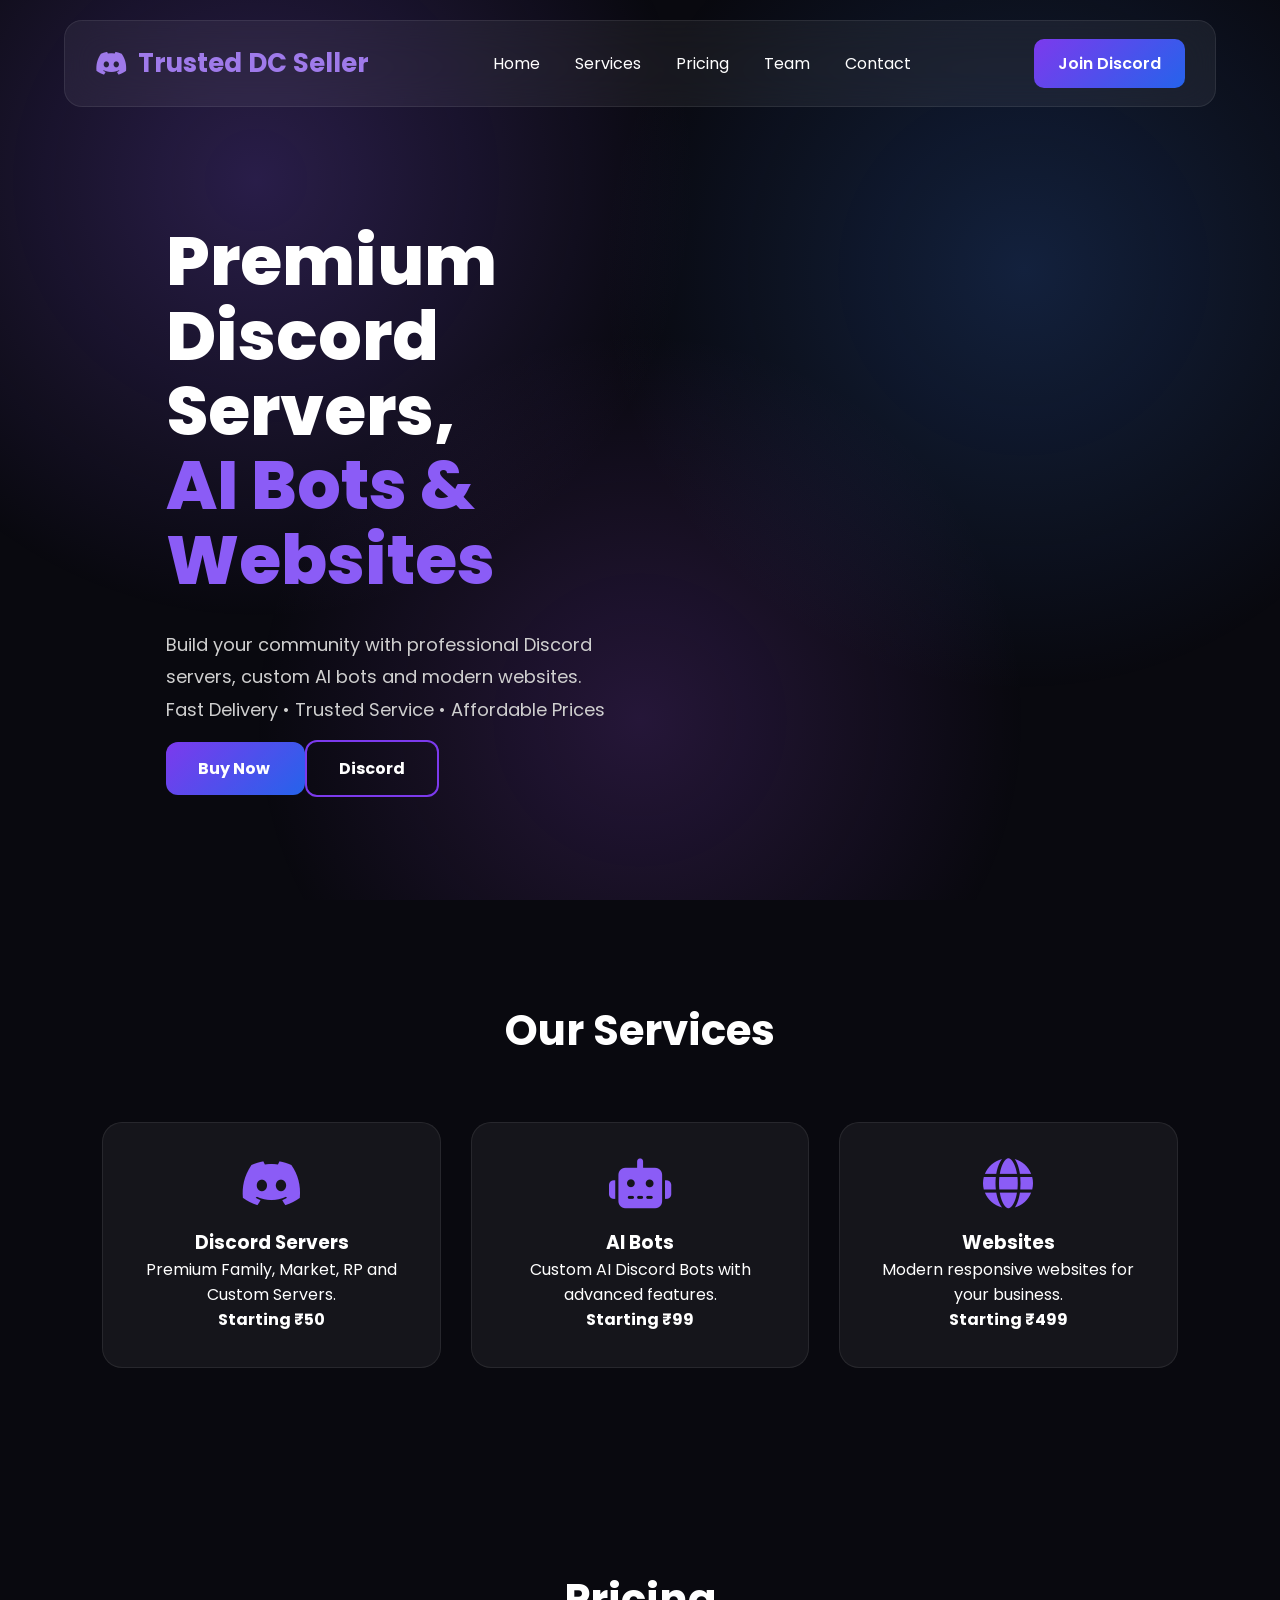
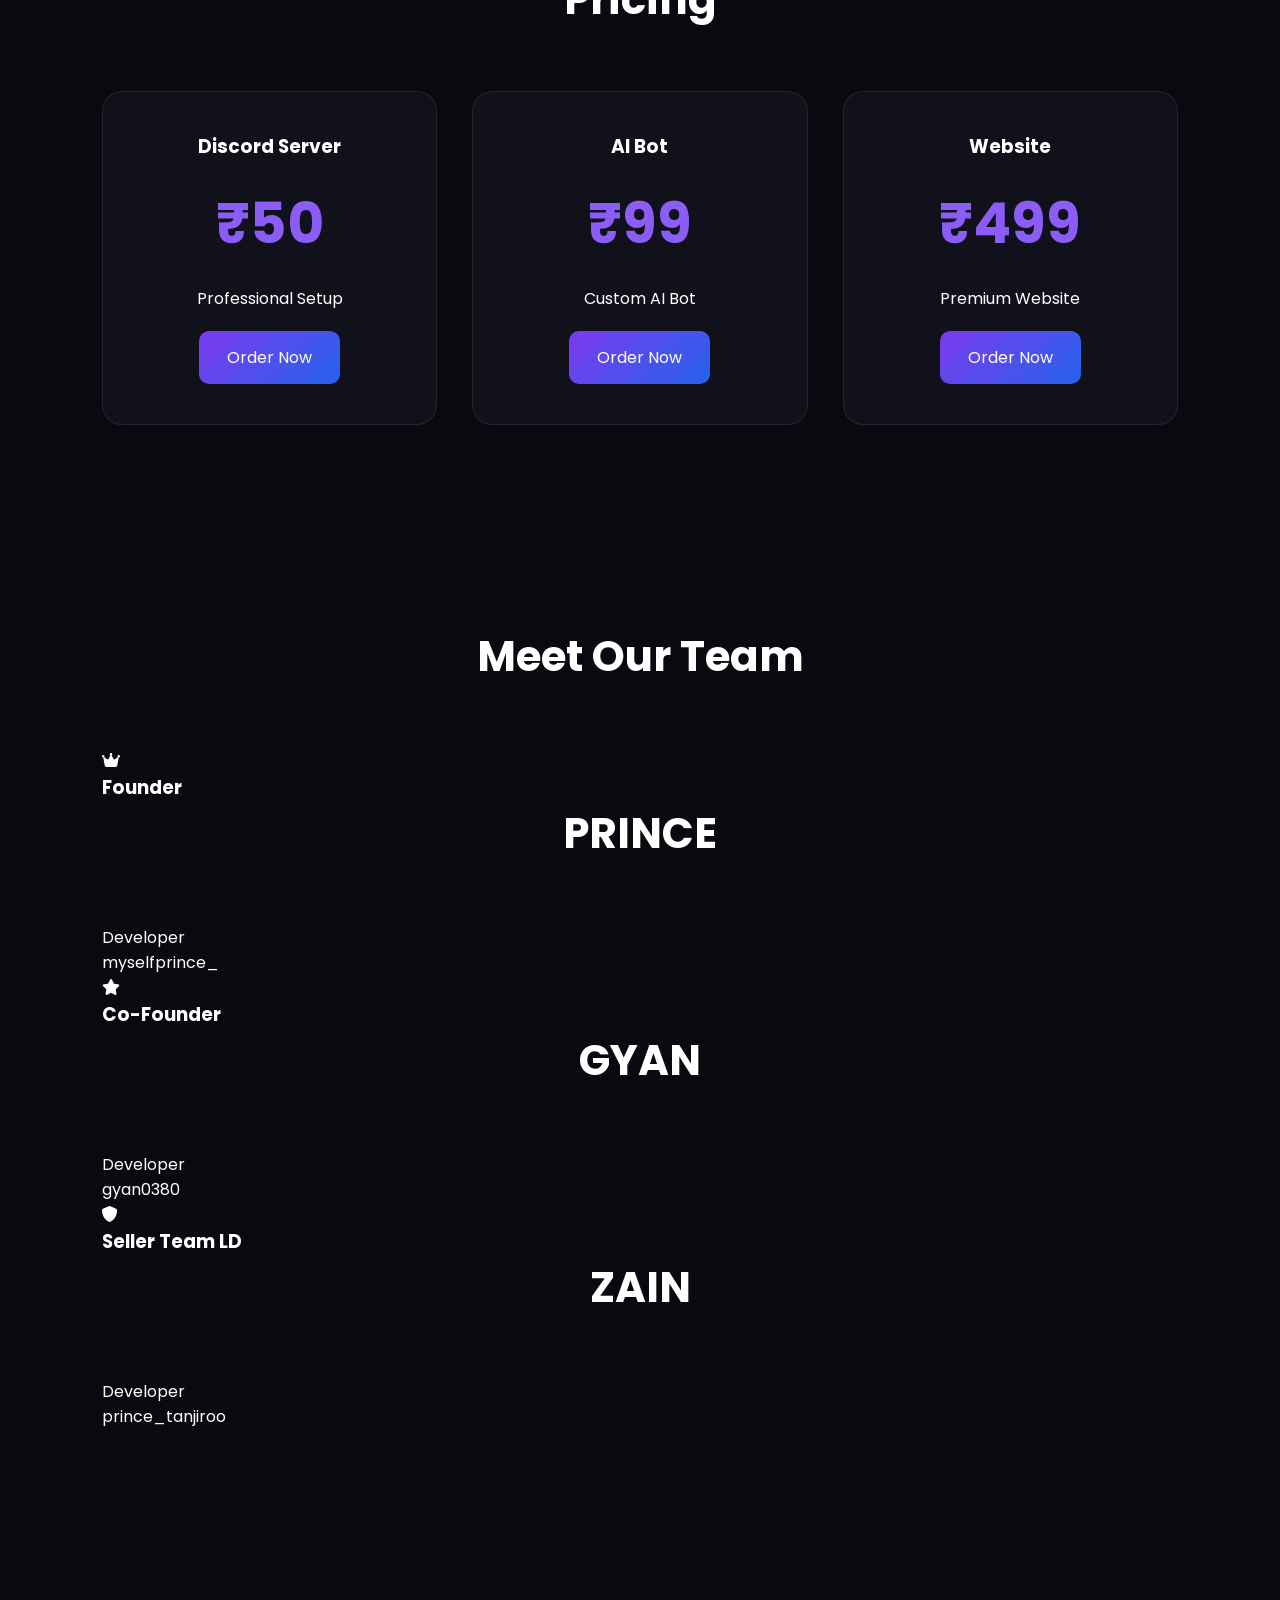
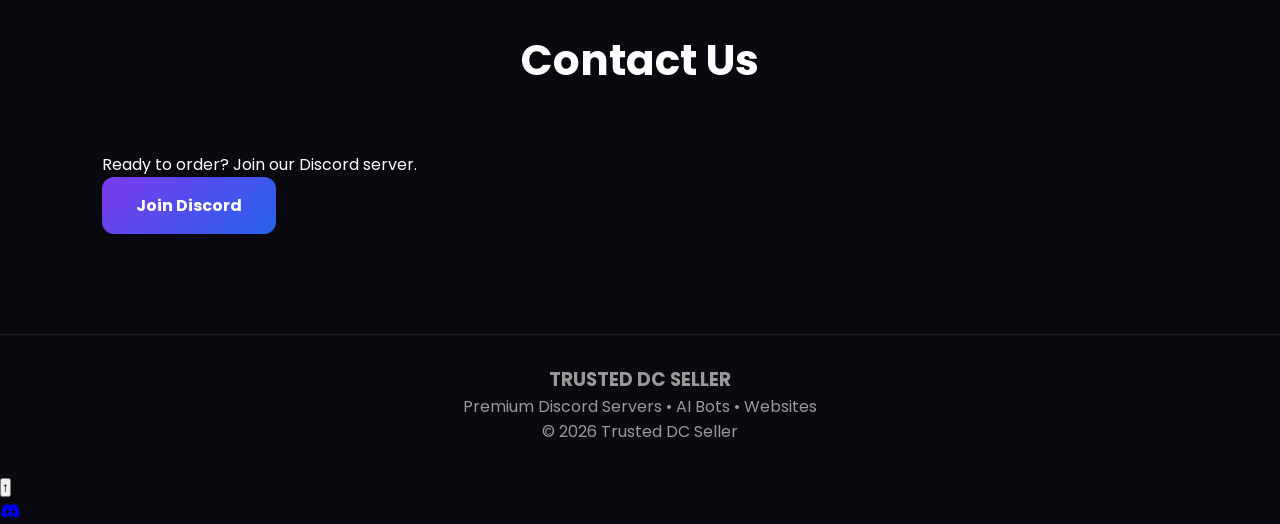
==== index.html @ 0cd04a30 "Update index.html" ====
<!DOCTYPE html>
<html lang="en">

<head>

<meta charset="UTF-8">
<meta name="viewport" content="width=device-width, initial-scale=1.0">

<title>Trusted DC Seller | Discord Servers, AI Bots & Websites</title>

<meta name="description" content="Trusted DC Seller - Premium Discord Servers, AI Bots and Websites at affordable prices.">

<link rel="stylesheet" href="style.css">

<link rel="stylesheet"
href="https://cdnjs.cloudflare.com/ajax/libs/font-awesome/6.7.0/css/all.min.css">

</head>


<body>


<!-- NAVBAR -->

<header>

<nav class="navbar">

<div class="logo">
<i class="fa-brands fa-discord"></i>
Trusted DC Seller
</div>


<ul>

<li><a href="#home">Home</a></li>

<li><a href="#services">Services</a></li>

<li><a href="#pricing">Pricing</a></li>

<li><a href="#team">Team</a></li>

<li><a href="#contact">Contact</a></li>

</ul>


<a href="https://discord.gg/3xh2aJM4d"
class="discord-btn"
target="_blank">

Join Discord

</a>


</nav>

</header>



<!-- HERO -->


<section class="hero" id="home">


<div class="hero-content">


<h1>

Premium Discord Servers,
<br>

<span>AI Bots & Websites</span>

</h1>


<p>

Build your community with professional Discord
servers, custom AI bots and modern websites.

Fast Delivery • Trusted Service • Affordable Prices

</p>


<div class="hero-buttons">


<a href="#pricing" class="btn1">

Buy Now

</a>


<a href="https://discord.gg/3xh2aJM4d"
target="_blank"
class="btn2">

Discord

</a>


</div>


</div>


</section>





<!-- SERVICES -->


<section id="services">


<h2>Our Services</h2>


<div class="service-grid">



<div class="card">

<i class="fa-brands fa-discord"></i>

<h3>Discord Servers</h3>

<p>

Premium Family, Market, RP and Custom Servers.

</p>

<h4>Starting ₹50</h4>

</div>



<div class="card">

<i class="fa-solid fa-robot"></i>

<h3>AI Bots</h3>

<p>

Custom AI Discord Bots with advanced features.

</p>

<h4>Starting ₹99</h4>

</div>




<div class="card">

<i class="fa-solid fa-globe"></i>

<h3>Websites</h3>

<p>

Modern responsive websites for your business.

</p>

<h4>Starting ₹499</h4>

</div>



</div>


</section>





<!-- PRICING -->


<section id="pricing">


<h2>Pricing</h2>


<div class="pricing-grid">



<div class="price-card">

<h3>Discord Server</h3>

<h1>₹50</h1>

<p>Professional Setup</p>

<a href="https://discord.gg/3xh2aJM4d">

Order Now

</a>

</div>




<div class="price-card popular">


<h3>AI Bot</h3>

<h1>₹99</h1>

<p>Custom AI Bot</p>

<a href="https://discord.gg/3xh2aJM4d">

Order Now

</a>


</div>





<div class="price-card">

<h3>Website</h3>

<h1>₹499</h1>

<p>Premium Website</p>

<a href="https://discord.gg/3xh2aJM4d">

Order Now

</a>


</div>



</div>


</section>





<!-- TEAM SECTION -->


<section id="team">


<h2>Meet Our Team</h2>



<div class="team-grid">



<div class="team-card">

<i class="fa-solid fa-crown"></i>

<h3>Founder</h3>

<h2>PRINCE</h2>

<p>

Developer

<br>

myselfprince_

</p>


</div>





<div class="team-card">

<i class="fa-solid fa-star"></i>

<h3>Co-Founder</h3>

<h2>GYAN</h2>

<p>

Developer

<br>

gyan0380

</p>


</div>





<div class="team-card">

<i class="fa-solid fa-shield"></i>

<h3>Seller Team LD</h3>

<h2>ZAIN</h2>

<p>

Developer

<br>

prince_tanjiroo

</p>


</div>



</div>


</section>






<!-- CONTACT -->


<section id="contact">


<h2>Contact Us</h2>


<p>

Ready to order? Join our Discord server.

</p>


<a href="https://discord.gg/3xh2aJM4d"
target="_blank"
class="contact-btn">

Join Discord

</a>


</section>





<footer>


<h3>

TRUSTED DC SELLER

</h3>


<p>

Premium Discord Servers • AI Bots • Websites

</p>


<p>

© 2026 Trusted DC Seller

</p>


</footer>



<script src="script.js"></script>


</body>

</html>
---- style.css ----
/* ===========================
   TRUSTED DC SELLER - V2 CSS
   =========================== */

@import url('https://fonts.googleapis.com/css2?family=Poppins:wght@300;400;500;600;700;800&display=swap');

*{
    margin:0;
    padding:0;
    box-sizing:border-box;
    scroll-behavior:smooth;
}

body{
    font-family:'Poppins',sans-serif;
    background:#09090f;
    color:#fff;
    overflow-x:hidden;
}

/* Animated Background */

body::before{
    content:"";
    position:fixed;
    inset:0;
    background:
    radial-gradient(circle at 20% 20%,rgba(139,92,246,.25),transparent 35%),
    radial-gradient(circle at 80% 30%,rgba(59,130,246,.20),transparent 35%),
    radial-gradient(circle at 50% 80%,rgba(168,85,247,.18),transparent 40%);
    animation:bgMove 18s ease infinite alternate;
    z-index:-2;
}

@keyframes bgMove{
    from{
        transform:scale(1);
    }
    to{
        transform:scale(1.15) rotate(4deg);
    }
}

.bg-animation{
    position:fixed;
    inset:0;
    background-image:
    linear-gradient(rgba(255,255,255,.03) 1px,transparent 1px),
    linear-gradient(90deg,rgba(255,255,255,.03) 1px,transparent 1px);
    background-size:40px 40px;
    z-index:-1;
}

/* Navbar */

.navbar{
    width:90%;
    max-width:1400px;
    margin:auto;
    margin-top:20px;
    padding:18px 30px;
    display:flex;
    justify-content:space-between;
    align-items:center;
    background:rgba(255,255,255,.06);
    backdrop-filter:blur(18px);
    border:1px solid rgba(255,255,255,.08);
    border-radius:18px;
}

.logo{
    display:flex;
    align-items:center;
    gap:10px;
    font-size:26px;
    font-weight:700;
    color:#9f7aea;
}

.navbar ul{
    display:flex;
    gap:35px;
    list-style:none;
}

.navbar a{
    color:white;
    text-decoration:none;
    transition:.3s;
}

.navbar ul a:hover{
    color:#8b5cf6;
}

.discord-btn{
    background:linear-gradient(135deg,#7c3aed,#2563eb);
    padding:12px 24px;
    border-radius:10px;
    font-weight:600;
    transition:.3s;
}

.discord-btn:hover{
    transform:translateY(-4px);
    box-shadow:0 0 25px rgba(124,58,237,.45);
}

/* Hero */

.hero{
    width:90%;
    max-width:1400px;
    margin:auto;
    min-height:88vh;
    display:grid;
    grid-template-columns:repeat(2,1fr);
    align-items:center;
    gap:60px;
}

.hero h1{
    font-size:68px;
    line-height:1.1;
    font-weight:800;
}

.hero span{
    color:#8b5cf6;
}

.hero p{
    margin:30px 0;
    color:#cfcfcf;
    font-size:18px;
    line-height:1.8;
}

.buttons{
    display:flex;
    gap:20px;
}

.btn1,
.btn2{
    text-decoration:none;
    padding:15px 32px;
    border-radius:12px;
    font-weight:700;
    transition:.35s;
}

.btn1{
    background:linear-gradient(135deg,#7c3aed,#2563eb);
    color:#fff;
}

.btn2{
    border:2px solid #7c3aed;
    color:white;
}

.btn1:hover,
.btn2:hover{
    transform:translateY(-5px);
    box-shadow:0 0 30px rgba(124,58,237,.45);
}

/* Glass Card */

.glass-card{
    background:rgba(255,255,255,.06);
    border:1px solid rgba(255,255,255,.08);
    backdrop-filter:blur(18px);
    border-radius:24px;
    padding:35px;
    box-shadow:0 25px 60px rgba(0,0,0,.45);
}

.price-box{
    display:grid;
    gap:18px;
    margin-top:20px;
}

.price-box div{
    display:flex;
    justify-content:space-between;
    padding:16px 20px;
    background:rgba(255,255,255,.05);
    border-radius:12px;
}

.price-box span{
    color:#8b5cf6;
    font-weight:700;
}

/* Sections */

section{
    padding:100px 8%;
}

section h2{
    text-align:center;
    font-size:42px;
    margin-bottom:60px;
}

/* Service Cards */

.service-grid{
    display:grid;
    grid-template-columns:repeat(auto-fit,minmax(280px,1fr));
    gap:30px;
}

.card{
    background:rgba(255,255,255,.05);
    border:1px solid rgba(255,255,255,.08);
    border-radius:20px;
    padding:35px;
    text-align:center;
    transition:.35s;
}

.card i{
    font-size:50px;
    color:#8b5cf6;
    margin-bottom:20px;
}

.card:hover{
    transform:translateY(-10px);
    box-shadow:0 20px 50px rgba(124,58,237,.25);
}

/* Pricing */

.pricing-grid{
    display:grid;
    grid-template-columns:repeat(auto-fit,minmax(280px,1fr));
    gap:35px;
}

.price-card{
    position:relative;
    background:#11111b;
    border-radius:20px;
    padding:40px;
    text-align:center;
    border:1px solid rgba(255,255,255,.08);
    transition:.35s;
}

.price-card:hover{
    transform:scale(1.05);
    box-shadow:0 20px 60px rgba(124,58,237,.35);
}

.price-card h1{
    font-size:56px;
    color:#8b5cf6;
    margin:20px 0;
}

.price-card a{
    display:inline-block;
    margin-top:20px;
    padding:14px 28px;
    border-radius:10px;
    text-decoration:none;
    color:white;
    background:linear-gradient(135deg,#7c3aed,#2563eb);
}

.badge{
    position:absolute;
    top:-12px;
    right:20px;
    background:#8b5cf6;
    color:white;
    padding:8px 15px;
    border-radius:30px;
    font-size:13px;
}

/* Reviews */

.review-box{
    max-width:700px;
    margin:auto;
    padding:30px;
    background:rgba(255,255,255,.05);
    border-radius:18px;
    text-align:center;
}

/* Contact */

.contact-btn{
    display:inline-block;
    padding:16px 34px;
    border-radius:12px;
    background:linear-gradient(135deg,#7c3aed,#2563eb);
    color:white;
    text-decoration:none;
    font-weight:700;
}

/* Footer */

footer{
    padding:30px;
    text-align:center;
    color:#999;
    border-top:1px solid rgba(255,255,255,.08);
}

/* Responsive */

@media(max-width:900px){

.hero{
grid-template-columns:1fr;
text-align:center;
}

.hero h1{
font-size:46px;
}

.navbar{
flex-direction:column;
gap:20px;
}

.navbar ul{
flex-wrap:wrap;
justify-content:center;
}

.buttons{
justify-content:center;
}

}
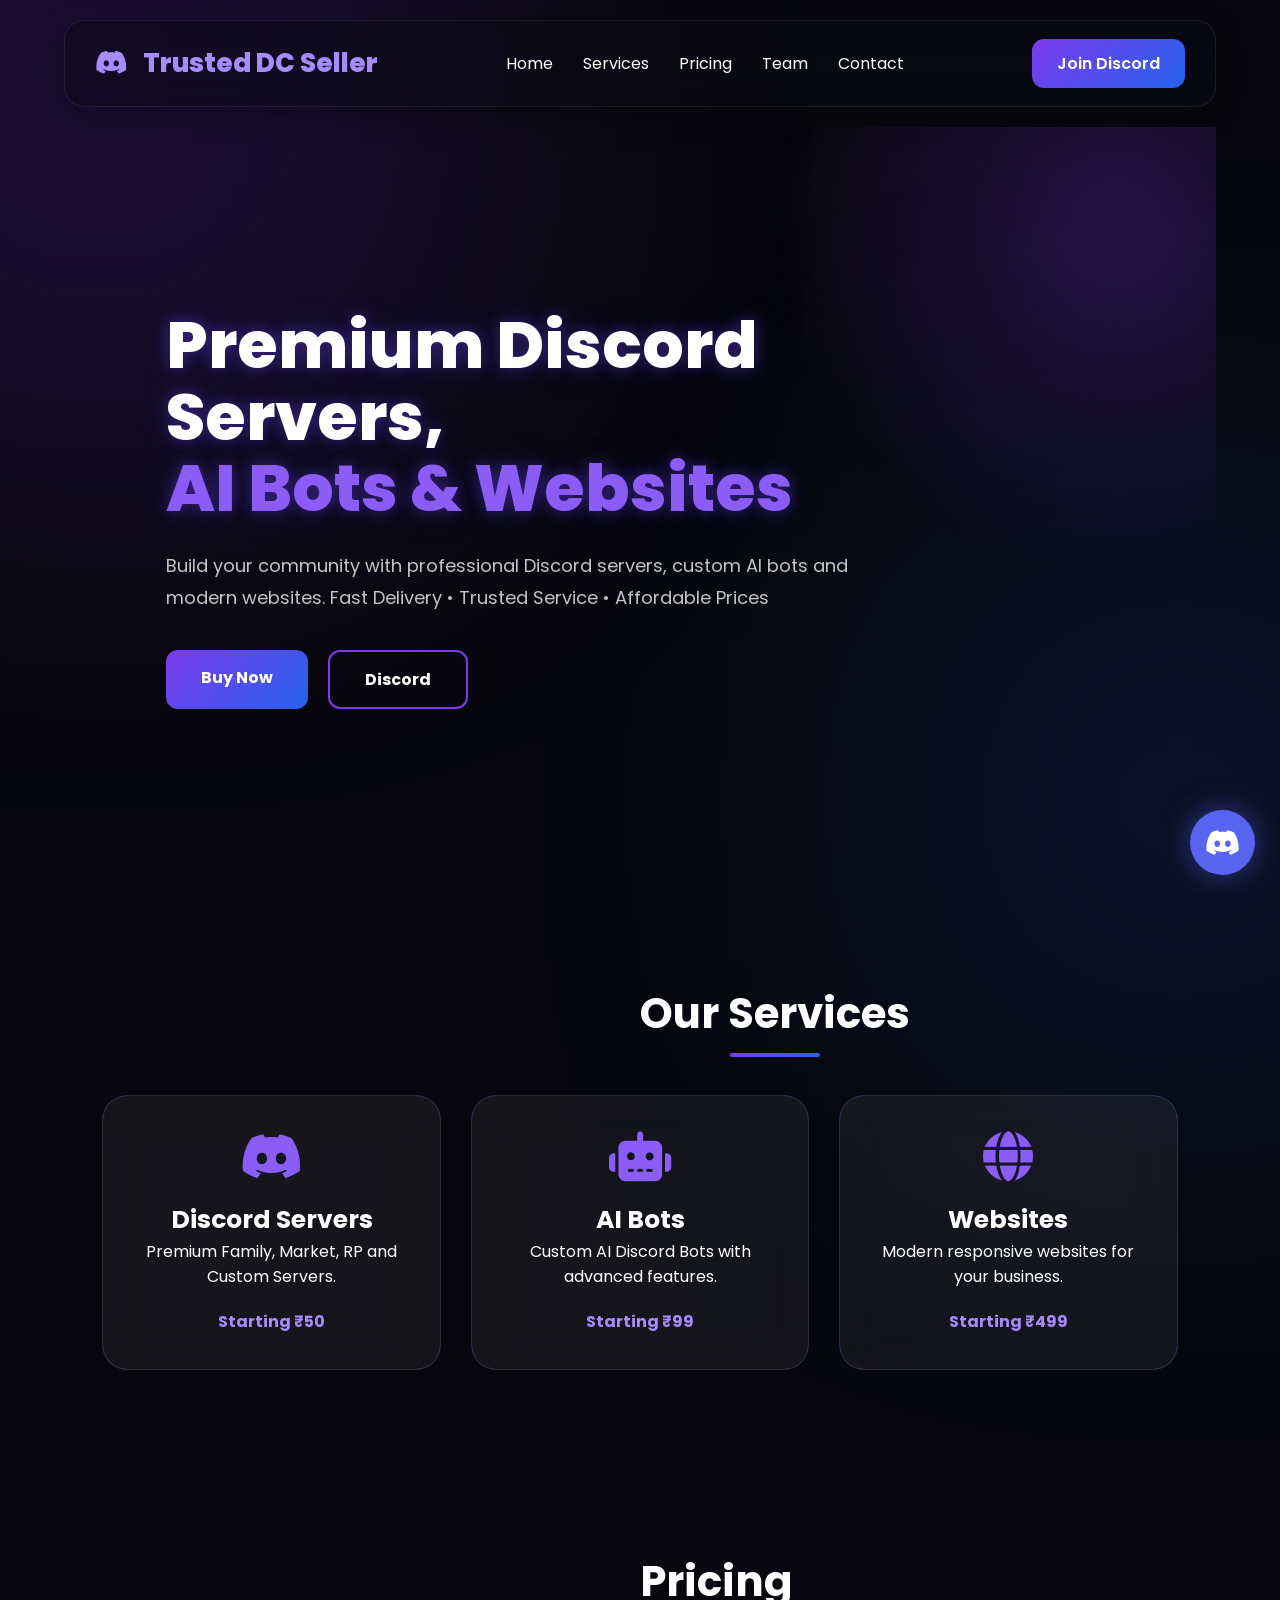
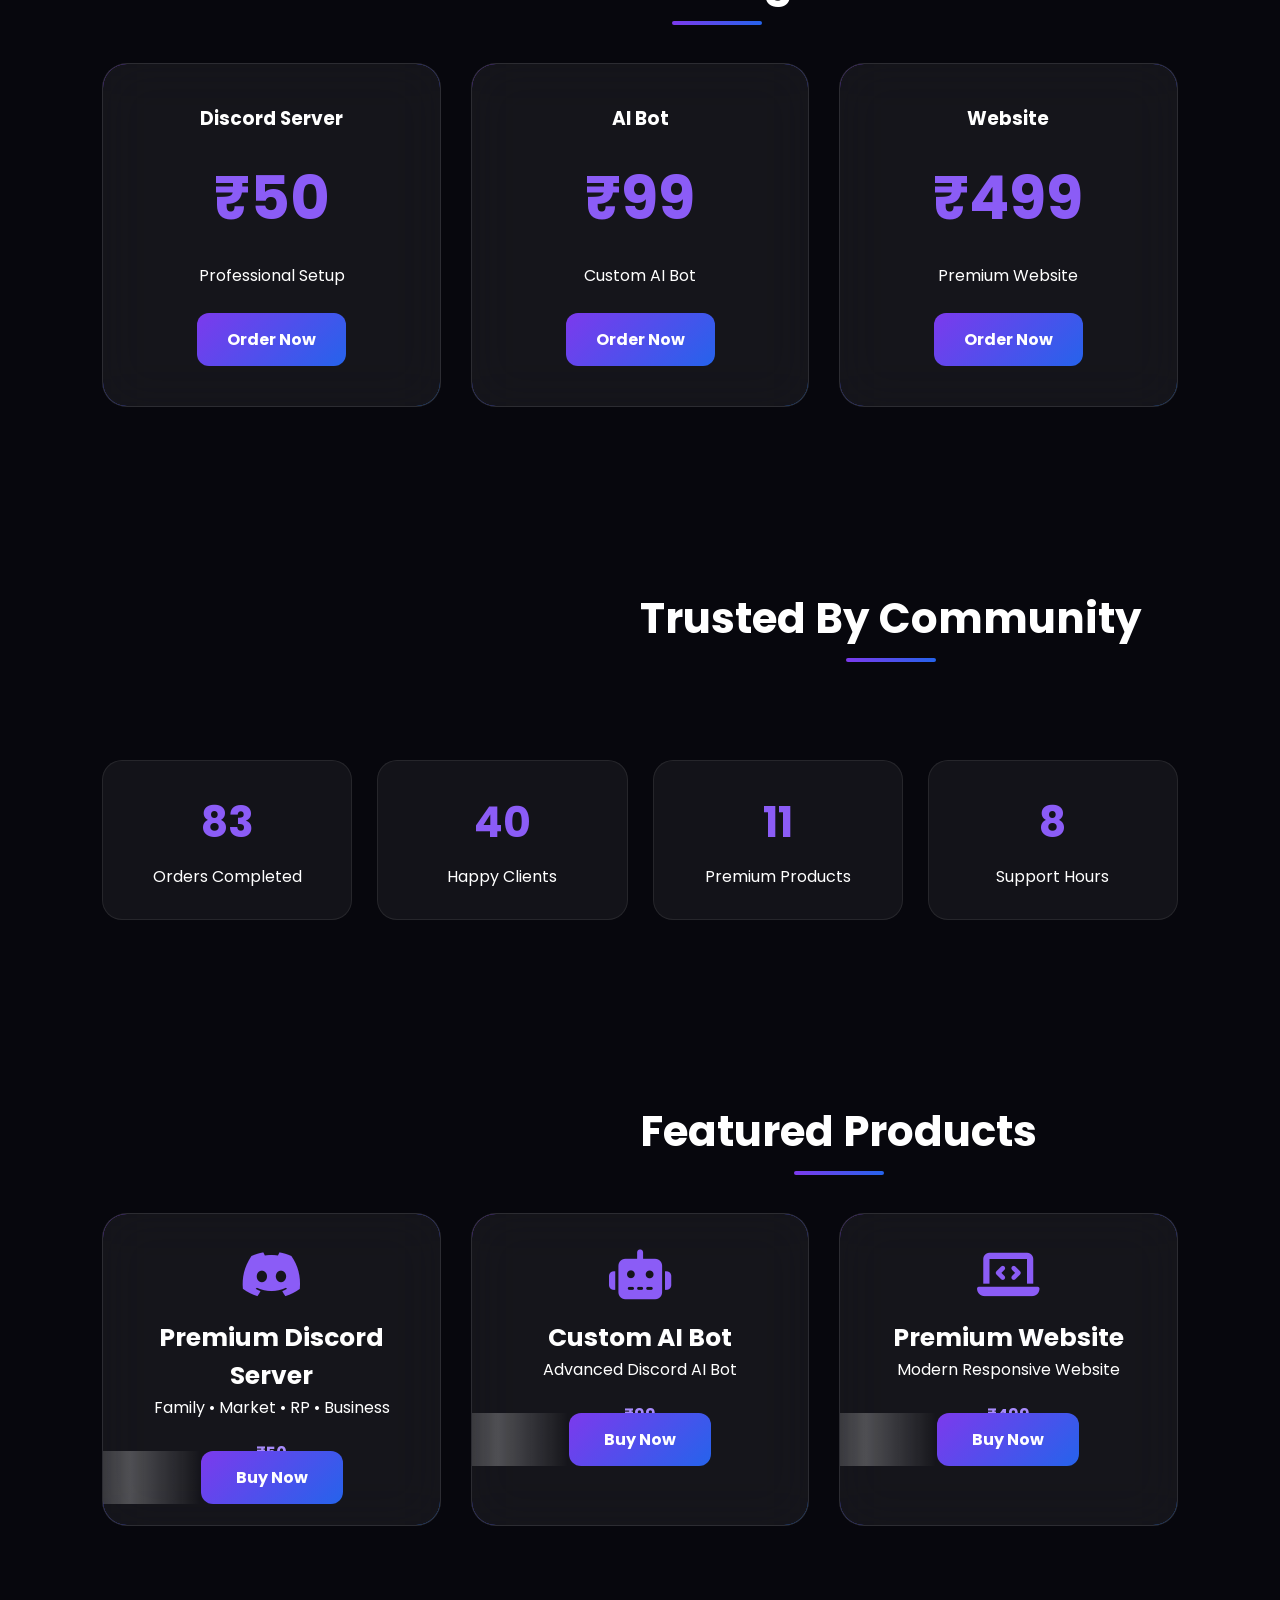
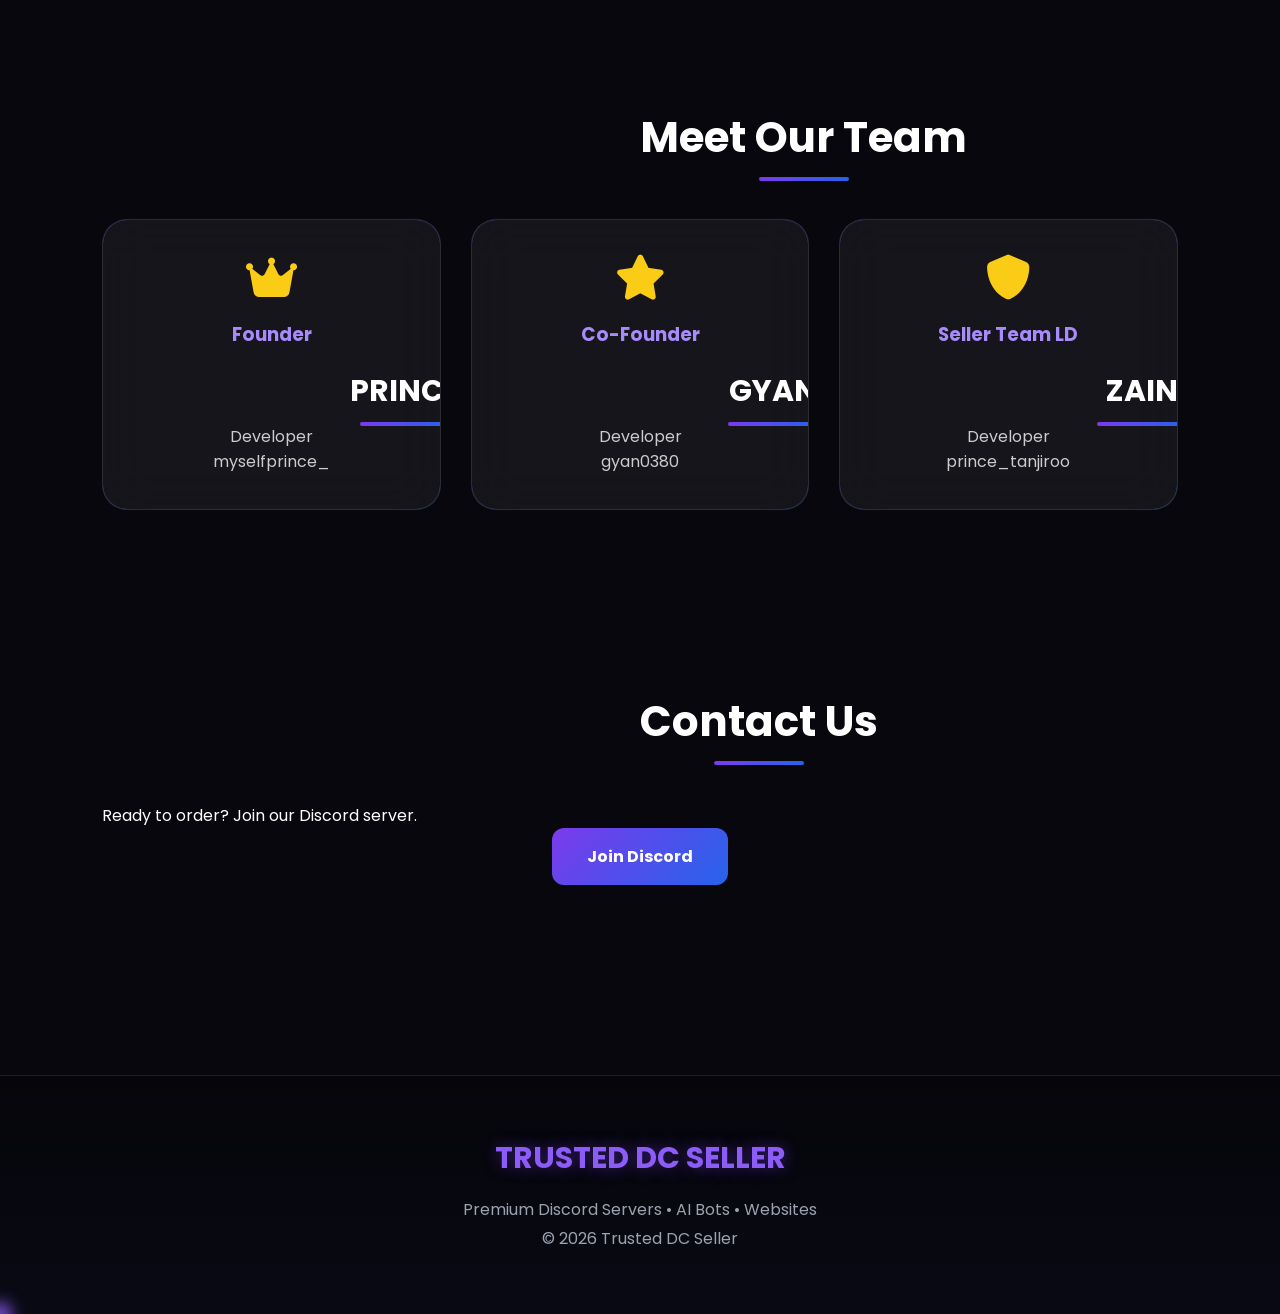
==== commit 6eeaa02d: "Update index.html" ====
--- a/index.html
+++ b/index.html
@@ -278,7 +278,121 @@
 
 </section>
 
-
+<!-- =========================
+     LIVE STATS
+========================== -->
+
+<section id="stats">
+
+<h2>Trusted By Community</h2>
+
+<div class="stats">
+
+<div class="stat-card">
+<h3 class="counter" data-target="250">0</h3>
+<p>Orders Completed</p>
+</div>
+
+<div class="stat-card">
+<h3 class="counter" data-target="120">0</h3>
+<p>Happy Clients</p>
+</div>
+
+<div class="stat-card">
+<h3 class="counter" data-target="35">0</h3>
+<p>Premium Products</p>
+</div>
+
+<div class="stat-card">
+<h3 class="counter" data-target="24">0</h3>
+<p>Support Hours</p>
+</div>
+
+</div>
+
+</section>
+
+<!-- =========================
+     FEATURED PRODUCTS
+========================== -->
+
+<section id="products">
+
+<h2>Featured Products</h2>
+
+<div class="service-grid">
+
+<div class="card">
+
+<i class="fa-brands fa-discord"></i>
+
+<h3>Premium Discord Server</h3>
+
+<p>
+Family • Market • RP • Business
+</p>
+
+<h4>₹50</h4>
+
+<a href="https://discord.gg/3xh2aJM4d"
+class="btn1"
+target="_blank">
+
+Buy Now
+
+</a>
+
+</div>
+
+
+<div class="card">
+
+<i class="fa-solid fa-robot"></i>
+
+<h3>Custom AI Bot</h3>
+
+<p>
+Advanced Discord AI Bot
+</p>
+
+<h4>₹99</h4>
+
+<a href="https://discord.gg/3xh2aJM4d"
+class="btn1"
+target="_blank">
+
+Buy Now
+
+</a>
+
+</div>
+
+
+<div class="card">
+
+<i class="fa-solid fa-laptop-code"></i>
+
+<h3>Premium Website</h3>
+
+<p>
+Modern Responsive Website
+</p>
+
+<h4>₹499</h4>
+
+<a href="https://discord.gg/3xh2aJM4d"
+class="btn1"
+target="_blank">
+
+Buy Now
+
+</a>
+
+</div>
+
+</div>
+
+</section>
 
 
 
--- a/style.css
+++ b/style.css
@@ -1,8 +1,10 @@
-/* ===========================
-   TRUSTED DC SELLER - V2 CSS
-   =========================== */
+/* =================================
+   TRUSTED DC SELLER
+   PREMIUM CSS V2
+================================= */
 
 @import url('https://fonts.googleapis.com/css2?family=Poppins:wght@300;400;500;600;700;800&display=swap');
+
 
 *{
     margin:0;
@@ -11,338 +13,2175 @@
     scroll-behavior:smooth;
 }
 
+
 body{
+
     font-family:'Poppins',sans-serif;
-    background:#09090f;
-    color:#fff;
+    background:#07070d;
+    color:white;
     overflow-x:hidden;
-}
-
-/* Animated Background */
+
+}
+
+
+/* Background Glow */
 
 body::before{
-    content:"";
+
+content:"";
+position:fixed;
+width:600px;
+height:600px;
+background:#7c3aed;
+filter:blur(180px);
+opacity:.25;
+top:-200px;
+left:-200px;
+z-index:-1;
+
+}
+
+
+body::after{
+
+content:"";
+position:fixed;
+width:500px;
+height:500px;
+background:#2563eb;
+filter:blur(180px);
+opacity:.20;
+right:-150px;
+bottom:-150px;
+z-index:-1;
+
+}
+
+
+
+/* NAVBAR */
+
+.navbar{
+
+width:90%;
+margin:20px auto;
+padding:18px 30px;
+
+display:flex;
+justify-content:space-between;
+align-items:center;
+
+background:rgba(255,255,255,.06);
+
+border:1px solid rgba(255,255,255,.1);
+
+backdrop-filter:blur(20px);
+
+border-radius:20px;
+
+}
+
+
+.logo{
+
+font-size:26px;
+font-weight:800;
+
+color:#a78bfa;
+
+}
+
+
+.logo i{
+
+margin-right:10px;
+
+}
+
+
+
+.navbar ul{
+
+display:flex;
+gap:30px;
+list-style:none;
+
+}
+
+
+.navbar ul a{
+
+text-decoration:none;
+color:white;
+transition:.3s;
+
+}
+
+
+.navbar ul a:hover{
+
+color:#8b5cf6;
+
+}
+
+
+
+.discord-btn{
+
+padding:12px 25px;
+
+background:linear-gradient(
+135deg,
+#7c3aed,
+#2563eb
+);
+
+border-radius:12px;
+
+text-decoration:none;
+color:white;
+
+font-weight:600;
+
+transition:.3s;
+
+}
+
+
+.discord-btn:hover{
+
+transform:translateY(-5px);
+
+box-shadow:
+0 0 30px #7c3aed;
+
+}
+
+
+
+/* HERO */
+
+
+.hero{
+
+min-height:85vh;
+
+display:flex;
+align-items:center;
+
+width:90%;
+margin:auto;
+
+}
+
+
+.hero-content{
+
+max-width:750px;
+
+}
+
+
+
+.hero h1{
+
+font-size:65px;
+font-weight:800;
+
+line-height:1.1;
+
+}
+
+
+.hero span{
+
+color:#8b5cf6;
+
+}
+
+
+.hero p{
+
+margin-top:25px;
+
+font-size:18px;
+
+color:#c4c4c4;
+
+line-height:1.8;
+
+}
+
+
+
+.hero-buttons{
+
+display:flex;
+gap:20px;
+
+margin-top:35px;
+
+}
+
+
+
+.btn1,
+.btn2{
+
+padding:15px 35px;
+
+border-radius:12px;
+
+text-decoration:none;
+
+font-weight:700;
+
+transition:.3s;
+
+}
+
+
+
+.btn1{
+
+background:
+linear-gradient(135deg,#7c3aed,#2563eb);
+
+color:white;
+
+}
+
+
+
+.btn2{
+
+border:2px solid #7c3aed;
+
+color:white;
+
+}
+
+
+
+.btn1:hover,
+.btn2:hover{
+
+transform:translateY(-5px);
+
+box-shadow:
+0 0 30px #7c3aed;
+
+}
+
+
+
+/* SECTION */
+
+section{
+
+padding:90px 8%;
+
+}
+
+
+section h2{
+
+text-align:center;
+
+font-size:42px;
+
+margin-bottom:50px;
+
+color:#fff;
+
+}
+
+
+
+
+/* SERVICES */
+
+
+.service-grid{
+
+display:grid;
+
+grid-template-columns:
+repeat(auto-fit,minmax(280px,1fr));
+
+gap:30px;
+
+}
+
+
+
+.card{
+
+background:
+rgba(255,255,255,.06);
+
+border:
+
+1px solid rgba(255,255,255,.1);
+
+padding:35px;
+
+border-radius:25px;
+
+text-align:center;
+
+transition:.4s;
+
+backdrop-filter:blur(20px);
+
+}
+
+
+
+.card i{
+
+font-size:50px;
+
+color:#8b5cf6;
+
+margin-bottom:20px;
+
+}
+
+
+
+.card h3{
+
+font-size:25px;
+
+}
+
+
+
+.card h4{
+
+margin-top:20px;
+
+color:#a78bfa;
+
+}
+
+
+
+.card:hover{
+
+transform:
+translateY(-12px);
+
+box-shadow:
+
+0 20px 50px
+rgba(124,58,237,.35);
+
+}
+
+
+
+
+
+/* PRICING */
+
+
+.pricing-grid{
+
+display:grid;
+
+grid-template-columns:
+repeat(auto-fit,minmax(280px,1fr));
+
+gap:30px;
+
+}
+
+
+
+.price-card{
+
+
+background:
+
+rgba(255,255,255,.06);
+
+
+border:
+
+1px solid rgba(255,255,255,.1);
+
+
+padding:40px;
+
+
+border-radius:25px;
+
+
+text-align:center;
+
+
+transition:.4s;
+
+
+}
+
+
+
+.price-card h1{
+
+font-size:60px;
+
+color:#8b5cf6;
+
+margin:20px;
+
+}
+
+
+
+.price-card a{
+
+
+display:inline-block;
+
+
+margin-top:25px;
+
+
+padding:14px 30px;
+
+
+background:
+
+linear-gradient(
+135deg,
+#7c3aed,
+#2563eb
+);
+
+
+border-radius:12px;
+
+
+color:white;
+
+
+text-decoration:none;
+
+
+font-weight:700;
+
+
+}
+
+
+
+.price-card:hover{
+
+
+transform:scale(1.05);
+
+
+box-shadow:
+
+0 0 40px
+rgba(124,58,237,.4);
+
+
+}
+
+
+
+
+/* TEAM SECTION */
+
+
+.team-grid{
+
+
+display:grid;
+
+
+grid-template-columns:
+
+repeat(auto-fit,minmax(250px,1fr));
+
+
+gap:30px;
+
+
+}
+
+
+
+.team-card{
+
+
+background:
+
+rgba(255,255,255,.06);
+
+
+border:
+
+1px solid rgba(255,255,255,.1);
+
+
+padding:35px;
+
+
+border-radius:25px;
+
+
+text-align:center;
+
+
+transition:.4s;
+
+
+}
+
+
+
+.team-card i{
+
+
+font-size:45px;
+
+
+color:#facc15;
+
+
+margin-bottom:20px;
+
+
+}
+
+
+
+.team-card h3{
+
+
+color:#a78bfa;
+
+
+margin-bottom:10px;
+
+
+}
+
+
+
+.team-card h2{
+
+
+font-size:30px;
+
+
+margin:10px 0;
+
+
+}
+
+
+
+.team-card p{
+
+
+color:#ccc;
+
+
+}
+
+
+
+.team-card:hover{
+
+
+transform:
+translateY(-12px);
+
+
+box-shadow:
+
+0 20px 50px
+rgba(124,58,237,.35);
+
+
+}
+
+
+
+
+
+/* CONTACT */
+
+
+.contact-btn{
+
+
+display:block;
+
+
+width:max-content;
+
+
+margin:auto;
+
+
+padding:16px 35px;
+
+
+background:
+
+linear-gradient(
+135deg,
+#7c3aed,
+#2563eb
+);
+
+
+border-radius:12px;
+
+
+color:white;
+
+
+text-decoration:none;
+
+
+font-weight:700;
+
+
+}
+
+
+
+
+/* FOOTER */
+
+
+footer{
+
+
+text-align:center;
+
+
+padding:40px;
+
+
+border-top:
+
+1px solid rgba(255,255,255,.1);
+
+
+color:#aaa;
+
+
+}
+
+
+
+
+/* MOBILE */
+
+
+@media(max-width:900px){
+
+
+.navbar{
+
+flex-direction:column;
+
+gap:20px;
+
+}
+
+
+.navbar ul{
+
+flex-wrap:wrap;
+
+justify-content:center;
+
+}
+
+
+
+.hero h1{
+
+font-size:42px;
+
+}
+
+
+.hero-buttons{
+
+justify-content:center;
+
+}
+
+
+}
+/* ==========================================
+   TRUSTED DC SELLER
+   V3 PREMIUM EFFECTS
+========================================== */
+
+/* Aurora Animation */
+
+@keyframes auroraMove{
+    0%{
+        transform:translate(-10%,-10%) rotate(0deg);
+    }
+    100%{
+        transform:translate(10%,10%) rotate(360deg);
+    }
+}
+
+.aurora{
     position:fixed;
     inset:0;
-    background:
-    radial-gradient(circle at 20% 20%,rgba(139,92,246,.25),transparent 35%),
-    radial-gradient(circle at 80% 30%,rgba(59,130,246,.20),transparent 35%),
-    radial-gradient(circle at 50% 80%,rgba(168,85,247,.18),transparent 40%);
-    animation:bgMove 18s ease infinite alternate;
-    z-index:-2;
-}
-
-@keyframes bgMove{
+    overflow:hidden;
+    z-index:-5;
+}
+
+.aurora::before,
+.aurora::after{
+
+content:"";
+position:absolute;
+width:700px;
+height:700px;
+border-radius:50%;
+filter:blur(150px);
+
+}
+
+.aurora::before{
+
+background:#7c3aed;
+top:-250px;
+left:-250px;
+
+animation:auroraMove 18s linear infinite;
+
+}
+
+.aurora::after{
+
+background:#2563eb;
+
+bottom:-250px;
+right:-250px;
+
+animation:auroraMove 25s linear infinite reverse;
+
+}
+
+
+/* Cursor Glow */
+
+.cursor-glow{
+
+position:fixed;
+
+width:22px;
+height:22px;
+
+background:#8b5cf6;
+
+border-radius:50%;
+
+pointer-events:none;
+
+transform:translate(-50%,-50%);
+
+filter:blur(8px);
+
+z-index:99999;
+
+transition:
+left .08s linear,
+top .08s linear;
+
+}
+
+
+/* Floating Discord */
+
+.floating-discord{
+
+position:fixed;
+
+bottom:25px;
+right:25px;
+
+width:65px;
+height:65px;
+
+display:flex;
+
+justify-content:center;
+align-items:center;
+
+background:#5865F2;
+
+border-radius:50%;
+
+font-size:28px;
+
+color:white;
+
+text-decoration:none;
+
+box-shadow:
+0 0 30px rgba(88,101,242,.5);
+
+z-index:999;
+
+transition:.35s;
+
+}
+
+.floating-discord:hover{
+
+transform:
+translateY(-8px)
+scale(1.1);
+
+}
+
+
+/* Ripple */
+
+.ripple{
+
+position:absolute;
+
+width:10px;
+height:10px;
+
+background:white;
+
+border-radius:50%;
+
+opacity:.45;
+
+transform:translate(-50%,-50%);
+
+animation:ripple .7s linear;
+
+}
+
+@keyframes ripple{
+
+to{
+
+width:320px;
+height:320px;
+
+opacity:0;
+
+}
+
+}
+
+
+/* Scroll Reveal */
+
+.hidden{
+
+opacity:0;
+
+transform:
+translateY(70px);
+
+transition:1s;
+
+}
+
+.show{
+
+opacity:1;
+
+transform:
+translateY(0);
+
+}
+
+
+/* Back To Top */
+
+.top-btn{
+
+position:fixed;
+
+bottom:110px;
+right:25px;
+
+width:55px;
+height:55px;
+
+border:none;
+
+border-radius:50%;
+
+background:
+linear-gradient(135deg,#7c3aed,#2563eb);
+
+color:white;
+
+font-size:24px;
+
+cursor:pointer;
+
+opacity:0;
+
+pointer-events:none;
+
+transition:.35s;
+
+z-index:999;
+
+}
+
+.show-top{
+
+opacity:1;
+
+pointer-events:auto;
+
+}
+
+
+/* Navbar Sticky */
+
+.sticky{
+
+position:fixed;
+
+top:15px;
+
+left:50%;
+
+transform:translateX(-50%);
+
+width:90%;
+
+z-index:1000;
+
+animation:sticky .4s ease;
+
+}
+
+@keyframes sticky{
+
+from{
+
+opacity:0;
+transform:
+translate(-50%,-30px);
+
+}
+
+to{
+
+opacity:1;
+transform:
+translate(-50%,0);
+
+}
+
+}
+
+
+/* Toast */
+
+.toast{
+
+position:fixed;
+
+top:25px;
+right:25px;
+
+background:#111827;
+
+color:white;
+
+padding:15px 22px;
+
+border-left:5px solid #8b5cf6;
+
+border-radius:12px;
+
+opacity:0;
+
+transform:translateX(100px);
+
+transition:.35s;
+
+z-index:9999;
+
+}
+
+.toast.show{
+
+opacity:1;
+
+transform:translateX(0);
+
+}
+
+
+/* Glass Hover */
+
+.card,
+.team-card,
+.price-card{
+
+overflow:hidden;
+position:relative;
+
+}
+
+.card::before,
+.team-card::before,
+.price-card::before{
+
+content:"";
+
+position:absolute;
+
+top:-120%;
+left:-50%;
+
+width:80px;
+height:300%;
+
+background:
+rgba(255,255,255,.18);
+
+transform:
+rotate(25deg);
+
+transition:.7s;
+
+}
+
+.card:hover::before,
+.team-card:hover::before,
+.price-card:hover::before{
+
+left:140%;
+
+}
+
+
+/* Selection */
+
+::selection{
+
+background:#8b5cf6;
+
+color:white;
+
+}
+
+
+/* Scrollbar */
+
+::-webkit-scrollbar{
+
+width:10px;
+
+}
+
+::-webkit-scrollbar-track{
+
+background:#09090f;
+
+}
+
+::-webkit-scrollbar-thumb{
+
+background:#7c3aed;
+
+border-radius:20px;
+
+}
+
+::-webkit-scrollbar-thumb:hover{
+
+background:#9f7aea;
+
+}
+
+
+/* Loader */
+
+.loader{
+
+position:fixed;
+
+inset:0;
+
+background:#050505;
+
+display:flex;
+
+justify-content:center;
+
+align-items:center;
+
+z-index:999999;
+
+}
+
+.loader::before{
+
+content:"";
+
+width:80px;
+height:80px;
+
+border:6px solid rgba(255,255,255,.15);
+
+border-top:6px solid #8b5cf6;
+
+border-radius:50%;
+
+animation:spin 1s linear infinite;
+
+}
+
+@keyframes spin{
+
+100%{
+
+transform:rotate(360deg);
+
+}
+
+}
+
+
+/* Premium Hover */
+
+.discord-btn,
+.btn1,
+.btn2,
+.contact-btn{
+
+position:relative;
+
+overflow:hidden;
+
+}
+
+.discord-btn::before,
+.btn1::before,
+.btn2::before,
+.contact-btn::before{
+
+content:"";
+
+position:absolute;
+
+top:0;
+left:-100%;
+
+width:100%;
+height:100%;
+
+background:
+linear-gradient(
+90deg,
+transparent,
+rgba(255,255,255,.25),
+transparent);
+
+transition:.6s;
+
+}
+
+.discord-btn:hover::before,
+.btn1:hover::before,
+.btn2:hover::before,
+.contact-btn:hover::before{
+
+left:100%;
+
+}
+/* ==========================================
+   TRUSTED DC SELLER
+   V4 CSS PART 1
+========================================== */
+
+/* Premium Stars */
+
+.stars{
+    position:fixed;
+    inset:0;
+    z-index:-10;
+    overflow:hidden;
+}
+
+.star{
+
+    position:absolute;
+
+    width:2px;
+    height:2px;
+
+    background:#fff;
+
+    border-radius:50%;
+
+    animation:twinkle 4s infinite ease-in-out;
+
+}
+
+@keyframes twinkle{
+
+0%,100%{
+
+opacity:.2;
+
+transform:scale(.5);
+
+}
+
+50%{
+
+opacity:1;
+
+transform:scale(1.8);
+
+}
+
+}
+
+
+/* Animated Border */
+
+.card,
+.team-card,
+.price-card{
+
+position:relative;
+
+}
+
+.card::after,
+.team-card::after,
+.price-card::after{
+
+content:"";
+
+position:absolute;
+
+inset:-1px;
+
+border-radius:25px;
+
+padding:1px;
+
+background:
+linear-gradient(
+135deg,
+#7c3aed,
+#2563eb,
+#06b6d4,
+#7c3aed);
+
+background-size:400%;
+
+animation:borderMove 8s linear infinite;
+
+-webkit-mask:
+linear-gradient(#fff 0 0) content-box,
+linear-gradient(#fff 0 0);
+
+-webkit-mask-composite:xor;
+
+mask-composite:exclude;
+
+pointer-events:none;
+
+}
+
+@keyframes borderMove{
+
+0%{
+
+background-position:0%;
+
+}
+
+100%{
+
+background-position:400%;
+
+}
+
+}
+
+
+/* Floating Cards */
+
+.card,
+.team-card,
+.price-card{
+
+animation:floatCard 5s ease-in-out infinite;
+
+}
+
+.card:nth-child(2){
+
+animation-delay:.5s;
+
+}
+
+.card:nth-child(3){
+
+animation-delay:1s;
+
+}
+
+@keyframes floatCard{
+
+0%{
+
+transform:translateY(0px);
+
+}
+
+50%{
+
+transform:translateY(-12px);
+
+}
+
+100%{
+
+transform:translateY(0px);
+
+}
+
+}
+
+
+/* Neon Text */
+
+.hero h1{
+
+text-shadow:
+
+0 0 15px rgba(124,58,237,.4),
+
+0 0 35px rgba(37,99,235,.2);
+
+}
+
+
+/* Pricing Glow */
+
+.price-card h1{
+
+animation:priceGlow 2s infinite alternate;
+
+}
+
+@keyframes priceGlow{
+
+from{
+
+text-shadow:
+
+0 0 10px #7c3aed;
+
+}
+
+to{
+
+text-shadow:
+
+0 0 30px #2563eb,
+
+0 0 60px #7c3aed;
+
+}
+
+}
+
+
+/* Hero Background */
+
+.hero{
+
+position:relative;
+
+overflow:hidden;
+
+}
+
+.hero::before{
+
+content:"";
+
+position:absolute;
+
+width:700px;
+height:700px;
+
+background:
+radial-gradient(circle,
+rgba(124,58,237,.25),
+transparent 70%);
+
+top:-250px;
+right:-250px;
+
+animation:rotateHero 20s linear infinite;
+
+}
+
+@keyframes rotateHero{
+
+100%{
+
+transform:rotate(360deg);
+
+}
+
+}
+
+
+/* Team Icons */
+
+.team-card i{
+
+transition:.4s;
+
+}
+
+.team-card:hover i{
+
+transform:scale(1.3) rotate(10deg);
+
+color:#FFD700;
+
+}
+
+
+/* Glass Blur */
+
+.card,
+.team-card,
+.price-card{
+
+backdrop-filter:blur(25px);
+
+-webkit-backdrop-filter:blur(25px);
+
+}
+
+
+/* Better Shadows */
+
+.card:hover,
+.team-card:hover,
+.price-card:hover{
+
+box-shadow:
+
+0 20px 80px rgba(124,58,237,.4),
+
+0 10px 40px rgba(37,99,235,.25);
+
+}
+/* ==========================================
+   TRUSTED DC SELLER
+   V4 CSS PART 2
+========================================== */
+
+/* Animated Grid Background */
+
+.grid-bg{
+    position:fixed;
+    inset:0;
+    z-index:-20;
+    background-image:
+        linear-gradient(rgba(255,255,255,.04) 1px, transparent 1px),
+        linear-gradient(90deg, rgba(255,255,255,.04) 1px, transparent 1px);
+    background-size:60px 60px;
+    animation:gridMove 18s linear infinite;
+}
+
+@keyframes gridMove{
     from{
-        transform:scale(1);
+        transform:translateY(0);
     }
     to{
-        transform:scale(1.15) rotate(4deg);
+        transform:translateY(60px);
     }
 }
 
-.bg-animation{
+/* Section Title */
+
+section h2{
+    position:relative;
+    display:inline-block;
+    left:50%;
+    transform:translateX(-50%);
+}
+
+section h2::after{
+
+content:"";
+
+position:absolute;
+
+left:50%;
+bottom:-12px;
+
+transform:translateX(-50%);
+
+width:90px;
+height:4px;
+
+border-radius:10px;
+
+background:linear-gradient(90deg,#7c3aed,#2563eb);
+
+}
+
+
+/* Hero Badge */
+
+.hero-badge{
+
+display:inline-block;
+
+padding:10px 20px;
+
+margin-bottom:20px;
+
+border-radius:30px;
+
+background:rgba(124,58,237,.15);
+
+border:1px solid rgba(124,58,237,.35);
+
+color:#c4b5fd;
+
+font-weight:600;
+
+}
+
+
+/* Floating Shapes */
+
+.shape{
+
+position:absolute;
+
+border-radius:50%;
+
+filter:blur(3px);
+
+opacity:.2;
+
+animation:floatShape 12s ease-in-out infinite;
+
+}
+
+.shape.one{
+
+width:120px;
+height:120px;
+
+background:#7c3aed;
+
+top:15%;
+left:10%;
+
+}
+
+.shape.two{
+
+width:180px;
+height:180px;
+
+background:#2563eb;
+
+bottom:15%;
+right:8%;
+
+animation-delay:3s;
+
+}
+
+@keyframes floatShape{
+
+0%,100%{
+
+transform:translateY(0);
+
+}
+
+50%{
+
+transform:translateY(-40px);
+
+}
+
+}
+
+
+/* Stats Cards */
+
+.stats{
+
+display:grid;
+
+grid-template-columns:repeat(auto-fit,minmax(220px,1fr));
+
+gap:25px;
+
+margin-top:60px;
+
+}
+
+.stat-card{
+
+padding:30px;
+
+text-align:center;
+
+border-radius:20px;
+
+background:rgba(255,255,255,.05);
+
+border:1px solid rgba(255,255,255,.08);
+
+transition:.35s;
+
+}
+
+.stat-card h3{
+
+font-size:42px;
+
+color:#8b5cf6;
+
+margin-bottom:10px;
+
+}
+
+.stat-card:hover{
+
+transform:translateY(-10px);
+
+box-shadow:0 20px 50px rgba(124,58,237,.35);
+
+}
+
+
+/* Premium Footer */
+
+footer{
+
+background:#05050a;
+
+margin-top:100px;
+
+padding:60px 20px;
+
+text-align:center;
+
+border-top:1px solid rgba(255,255,255,.08);
+
+}
+
+footer h3{
+
+font-size:30px;
+
+margin-bottom:15px;
+
+color:#8b5cf6;
+
+}
+
+footer p{
+
+color:#9ca3af;
+
+line-height:1.8;
+
+}
+
+
+/* Footer Social */
+
+.footer-social{
+
+display:flex;
+
+justify-content:center;
+
+gap:18px;
+
+margin-top:25px;
+
+}
+
+.footer-social a{
+
+width:48px;
+
+height:48px;
+
+display:flex;
+
+align-items:center;
+
+justify-content:center;
+
+border-radius:50%;
+
+background:rgba(255,255,255,.06);
+
+color:white;
+
+font-size:20px;
+
+text-decoration:none;
+
+transition:.3s;
+
+}
+
+.footer-social a:hover{
+
+background:#7c3aed;
+
+transform:translateY(-6px);
+
+}
+
+
+/* Better Mobile */
+
+@media(max-width:768px){
+
+.hero{
+
+text-align:center;
+
+padding-top:80px;
+
+}
+
+.hero h1{
+
+font-size:42px;
+
+}
+
+.hero-buttons{
+
+justify-content:center;
+
+flex-wrap:wrap;
+
+}
+
+.navbar{
+
+padding:15px;
+
+}
+
+.navbar ul{
+
+gap:15px;
+
+}
+
+.team-grid,
+.service-grid,
+.pricing-grid{
+
+grid-template-columns:1fr;
+
+}
+
+}
+/* ==========================================
+   TRUSTED DC SELLER
+   V4 CSS PART 3
+========================================== */
+
+/* =============================
+   Aurora Background
+============================= */
+
+body::before,
+body::after{
+    animation:auroraRotate 30s linear infinite;
+}
+
+@keyframes auroraRotate{
+    0%{
+        transform:rotate(0deg) scale(1);
+    }
+    50%{
+        transform:rotate(180deg) scale(1.15);
+    }
+    100%{
+        transform:rotate(360deg) scale(1);
+    }
+}
+
+/* =============================
+   Shooting Stars
+============================= */
+
+.shooting-star{
+
     position:fixed;
-    inset:0;
-    background-image:
-    linear-gradient(rgba(255,255,255,.03) 1px,transparent 1px),
-    linear-gradient(90deg,rgba(255,255,255,.03) 1px,transparent 1px);
-    background-size:40px 40px;
-    z-index:-1;
-}
-
-/* Navbar */
+
+    width:160px;
+    height:2px;
+
+    background:linear-gradient(
+    90deg,
+    #ffffff,
+    transparent);
+
+    border-radius:20px;
+
+    opacity:.7;
+
+    animation:shoot 8s linear infinite;
+
+    z-index:-3;
+
+}
+
+@keyframes shoot{
+
+0%{
+
+transform:
+translate(-200px,-200px)
+rotate(35deg);
+
+opacity:0;
+
+}
+
+15%{
+
+opacity:1;
+
+}
+
+100%{
+
+transform:
+translate(1800px,900px)
+rotate(35deg);
+
+opacity:0;
+
+}
+
+}
+
+/* =============================
+   Mouse Spotlight
+============================= */
+
+.spotlight{
+
+position:fixed;
+
+width:250px;
+height:250px;
+
+border-radius:50%;
+
+background:
+radial-gradient(circle,
+rgba(124,58,237,.20),
+transparent 70%);
+
+pointer-events:none;
+
+transform:
+translate(-50%,-50%);
+
+z-index:-2;
+
+filter:blur(25px);
+
+}
+
+/* =============================
+   Hero Floating Animation
+============================= */
+
+.hero-content{
+
+animation:heroFloat 6s ease-in-out infinite;
+
+}
+
+@keyframes heroFloat{
+
+0%{
+
+transform:
+translateY(0);
+
+}
+
+50%{
+
+transform:
+translateY(-12px);
+
+}
+
+100%{
+
+transform:
+translateY(0);
+
+}
+
+}
+
+/* =============================
+   Animated Logo
+============================= */
+
+.logo{
+
+animation:logoGlow 2.5s infinite alternate;
+
+}
+
+@keyframes logoGlow{
+
+from{
+
+text-shadow:
+0 0 10px #7c3aed;
+
+}
+
+to{
+
+text-shadow:
+0 0 35px #2563eb;
+
+}
+
+}
+
+/* =============================
+   Premium Image Effect
+============================= */
+
+.hero img{
+
+width:100%;
+
+animation:imageFloat 7s ease-in-out infinite;
+
+filter:
+drop-shadow(
+0 0 35px
+rgba(124,58,237,.4));
+
+}
+
+@keyframes imageFloat{
+
+0%{
+
+transform:
+translateY(0);
+
+}
+
+50%{
+
+transform:
+translateY(-20px);
+
+}
+
+100%{
+
+transform:
+translateY(0);
+
+}
+
+}
+
+/* =============================
+   Glass Navbar
+============================= */
 
 .navbar{
-    width:90%;
-    max-width:1400px;
-    margin:auto;
-    margin-top:20px;
-    padding:18px 30px;
-    display:flex;
-    justify-content:space-between;
-    align-items:center;
-    background:rgba(255,255,255,.06);
-    backdrop-filter:blur(18px);
-    border:1px solid rgba(255,255,255,.08);
-    border-radius:18px;
+
+background:
+rgba(10,10,20,.55);
+
+backdrop-filter:blur(24px);
+
+-webkit-backdrop-filter:blur(24px);
+
+border:
+1px solid rgba(255,255,255,.08);
+
+box-shadow:
+0 8px 30px rgba(0,0,0,.35);
+
+}
+
+/* =============================
+   Footer Glow
+============================= */
+
+footer{
+
+background:
+linear-gradient(
+180deg,
+#05050a,
+#090914);
+
+}
+
+footer h3{
+
+text-shadow:
+0 0 15px rgba(124,58,237,.5);
+
+}
+
+/* =============================
+   Premium Button Hover
+============================= */
+
+.btn1:hover,
+.btn2:hover,
+.discord-btn:hover,
+.contact-btn:hover{
+
+transform:
+translateY(-6px)
+scale(1.04);
+
+transition:.35s;
+
+}
+
+/* =============================
+   Card Shine
+============================= */
+
+.card,
+.team-card,
+.price-card{
+
+transition:
+transform .35s,
+box-shadow .35s;
+
+}
+
+.card:hover,
+.team-card:hover,
+.price-card:hover{
+
+transform:
+translateY(-12px)
+scale(1.03);
+
+}
+
+/* =============================
+   Better Responsive
+============================= */
+
+@media(max-width:600px){
+
+.hero{
+
+padding-top:60px;
+
+}
+
+.hero h1{
+
+font-size:34px;
+
+}
+
+.hero p{
+
+font-size:16px;
+
 }
 
 .logo{
-    display:flex;
-    align-items:center;
-    gap:10px;
-    font-size:26px;
-    font-weight:700;
-    color:#9f7aea;
-}
-
-.navbar ul{
-    display:flex;
-    gap:35px;
-    list-style:none;
-}
-
-.navbar a{
-    color:white;
-    text-decoration:none;
-    transition:.3s;
-}
-
-.navbar ul a:hover{
-    color:#8b5cf6;
-}
-
-.discord-btn{
-    background:linear-gradient(135deg,#7c3aed,#2563eb);
-    padding:12px 24px;
-    border-radius:10px;
-    font-weight:600;
-    transition:.3s;
-}
-
-.discord-btn:hover{
-    transform:translateY(-4px);
-    box-shadow:0 0 25px rgba(124,58,237,.45);
-}
-
-/* Hero */
-
-.hero{
-    width:90%;
-    max-width:1400px;
-    margin:auto;
-    min-height:88vh;
-    display:grid;
-    grid-template-columns:repeat(2,1fr);
-    align-items:center;
-    gap:60px;
-}
-
-.hero h1{
-    font-size:68px;
-    line-height:1.1;
-    font-weight:800;
-}
-
-.hero span{
-    color:#8b5cf6;
-}
-
-.hero p{
-    margin:30px 0;
-    color:#cfcfcf;
-    font-size:18px;
-    line-height:1.8;
-}
-
-.buttons{
-    display:flex;
-    gap:20px;
-}
-
-.btn1,
-.btn2{
-    text-decoration:none;
-    padding:15px 32px;
-    border-radius:12px;
-    font-weight:700;
-    transition:.35s;
-}
-
-.btn1{
-    background:linear-gradient(135deg,#7c3aed,#2563eb);
-    color:#fff;
-}
-
-.btn2{
-    border:2px solid #7c3aed;
-    color:white;
-}
-
-.btn1:hover,
-.btn2:hover{
-    transform:translateY(-5px);
-    box-shadow:0 0 30px rgba(124,58,237,.45);
-}
-
-/* Glass Card */
-
-.glass-card{
-    background:rgba(255,255,255,.06);
-    border:1px solid rgba(255,255,255,.08);
-    backdrop-filter:blur(18px);
-    border-radius:24px;
-    padding:35px;
-    box-shadow:0 25px 60px rgba(0,0,0,.45);
-}
-
-.price-box{
-    display:grid;
-    gap:18px;
-    margin-top:20px;
-}
-
-.price-box div{
-    display:flex;
-    justify-content:space-between;
-    padding:16px 20px;
-    background:rgba(255,255,255,.05);
-    border-radius:12px;
-}
-
-.price-box span{
-    color:#8b5cf6;
-    font-weight:700;
-}
-
-/* Sections */
-
-section{
-    padding:100px 8%;
-}
-
-section h2{
-    text-align:center;
-    font-size:42px;
-    margin-bottom:60px;
-}
-
-/* Service Cards */
-
-.service-grid{
-    display:grid;
-    grid-template-columns:repeat(auto-fit,minmax(280px,1fr));
-    gap:30px;
-}
-
-.card{
-    background:rgba(255,255,255,.05);
-    border:1px solid rgba(255,255,255,.08);
-    border-radius:20px;
-    padding:35px;
-    text-align:center;
-    transition:.35s;
-}
-
-.card i{
-    font-size:50px;
-    color:#8b5cf6;
-    margin-bottom:20px;
-}
-
-.card:hover{
-    transform:translateY(-10px);
-    box-shadow:0 20px 50px rgba(124,58,237,.25);
-}
-
-/* Pricing */
-
-.pricing-grid{
-    display:grid;
-    grid-template-columns:repeat(auto-fit,minmax(280px,1fr));
-    gap:35px;
-}
-
-.price-card{
-    position:relative;
-    background:#11111b;
-    border-radius:20px;
-    padding:40px;
-    text-align:center;
-    border:1px solid rgba(255,255,255,.08);
-    transition:.35s;
-}
-
-.price-card:hover{
-    transform:scale(1.05);
-    box-shadow:0 20px 60px rgba(124,58,237,.35);
-}
-
-.price-card h1{
-    font-size:56px;
-    color:#8b5cf6;
-    margin:20px 0;
-}
-
-.price-card a{
-    display:inline-block;
-    margin-top:20px;
-    padding:14px 28px;
-    border-radius:10px;
-    text-decoration:none;
-    color:white;
-    background:linear-gradient(135deg,#7c3aed,#2563eb);
-}
-
-.badge{
-    position:absolute;
-    top:-12px;
-    right:20px;
-    background:#8b5cf6;
-    color:white;
-    padding:8px 15px;
-    border-radius:30px;
-    font-size:13px;
-}
-
-/* Reviews */
-
-.review-box{
-    max-width:700px;
-    margin:auto;
-    padding:30px;
-    background:rgba(255,255,255,.05);
-    border-radius:18px;
-    text-align:center;
-}
-
-/* Contact */
-
-.contact-btn{
-    display:inline-block;
-    padding:16px 34px;
-    border-radius:12px;
-    background:linear-gradient(135deg,#7c3aed,#2563eb);
-    color:white;
-    text-decoration:none;
-    font-weight:700;
-}
-
-/* Footer */
-
-footer{
-    padding:30px;
-    text-align:center;
-    color:#999;
-    border-top:1px solid rgba(255,255,255,.08);
-}
-
-/* Responsive */
-
-@media(max-width:900px){
-
-.hero{
-grid-template-columns:1fr;
-text-align:center;
-}
-
-.hero h1{
-font-size:46px;
+
+font-size:22px;
+
 }
 
 .navbar{
-flex-direction:column;
-gap:20px;
-}
-
-.navbar ul{
-flex-wrap:wrap;
-justify-content:center;
-}
-
-.buttons{
-justify-content:center;
-}
-
-}
+
+padding:14px;
+
+}
+
+}
+
+/* =============================
+   Smooth Fade
+============================= */
+
+body{
+
+animation:fadePage .8s ease;
+
+}
+
+@keyframes fadePage{
+
+from{
+
+opacity:0;
+
+}
+
+to{
+
+opacity:1;
+
+}
+
+}
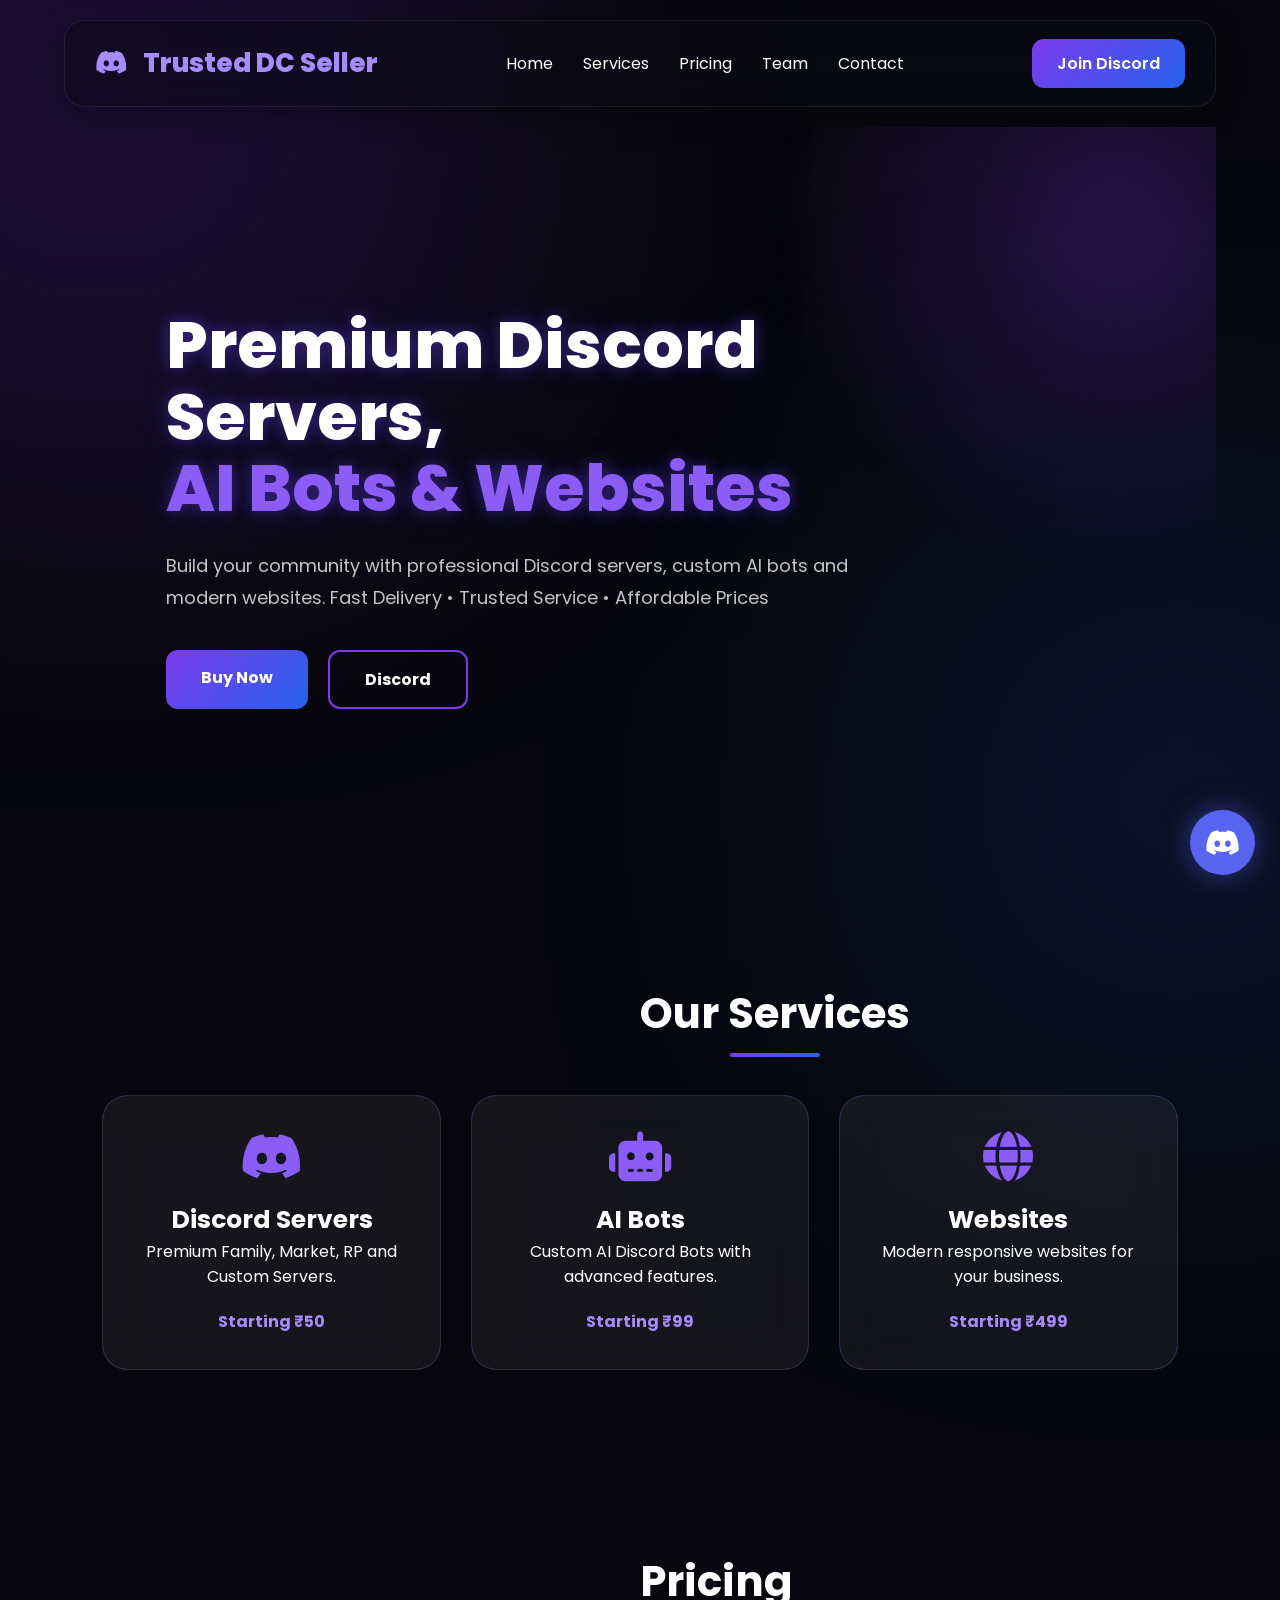
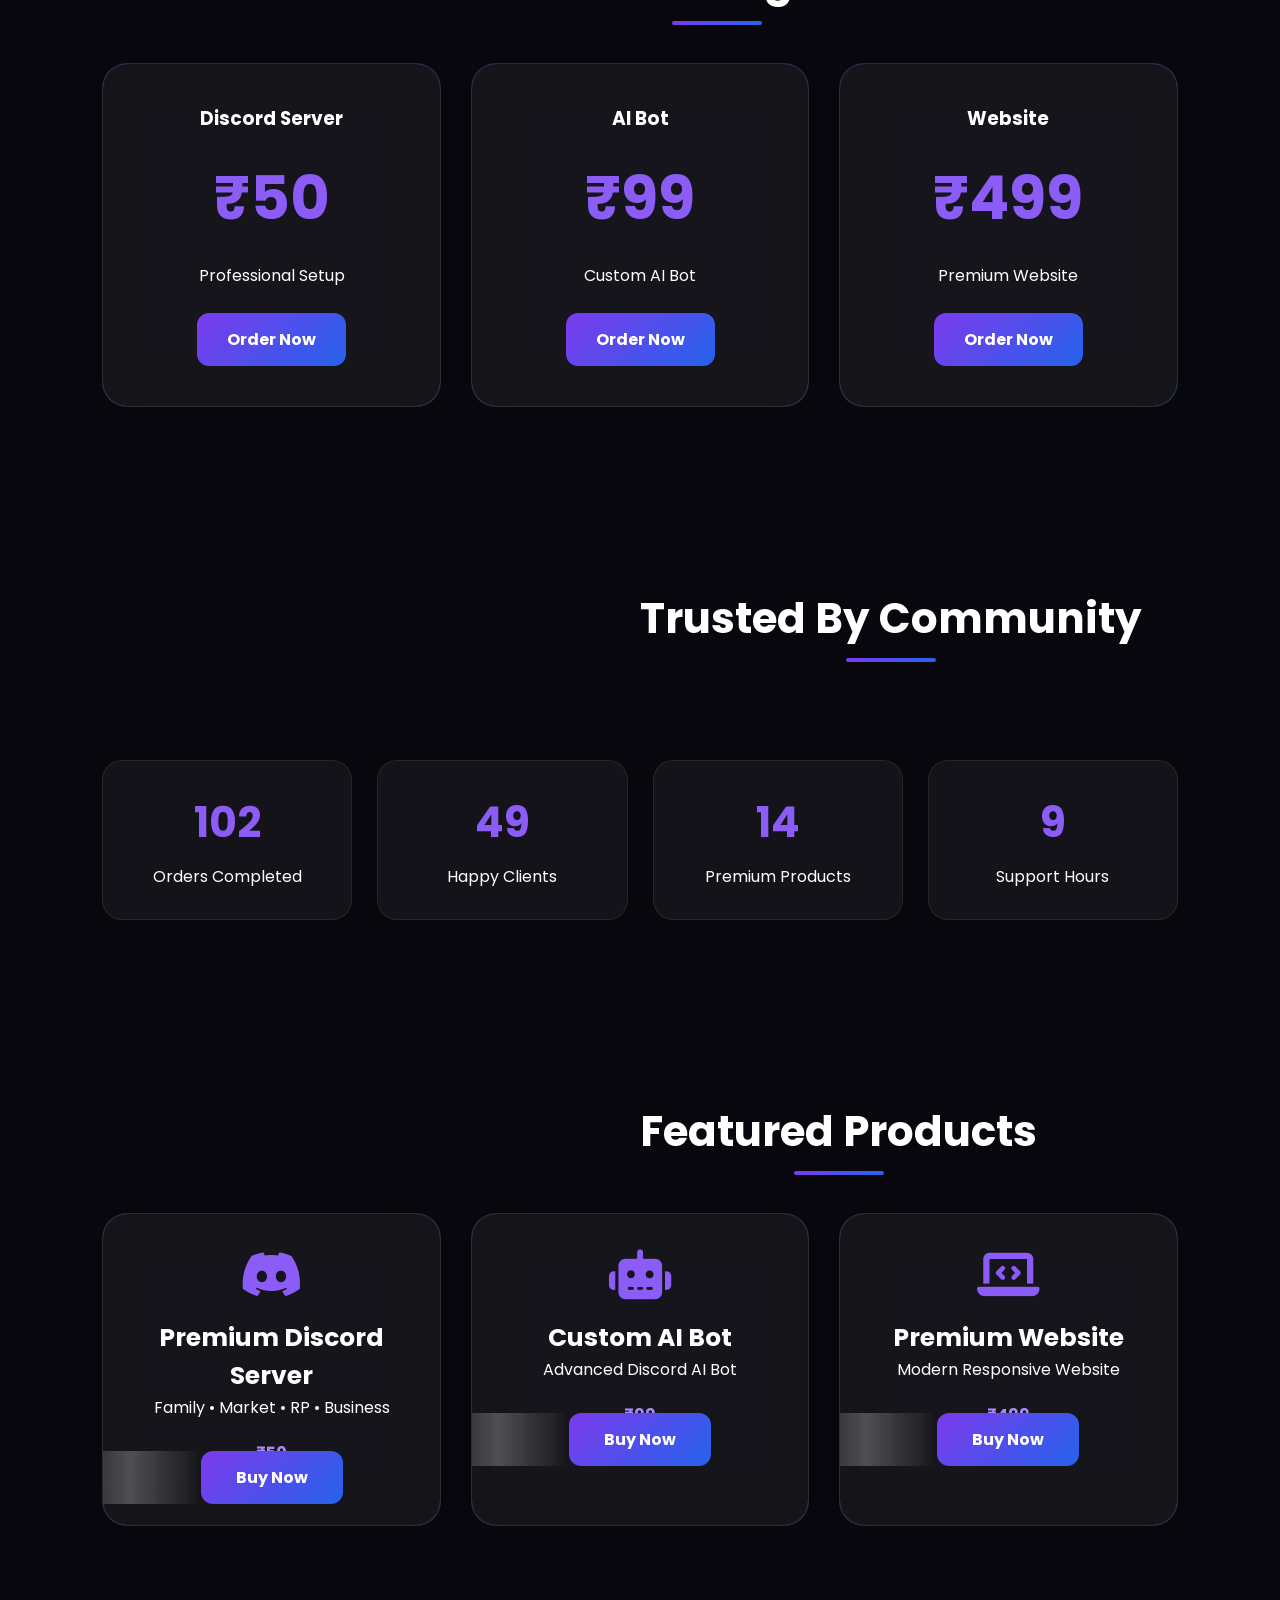
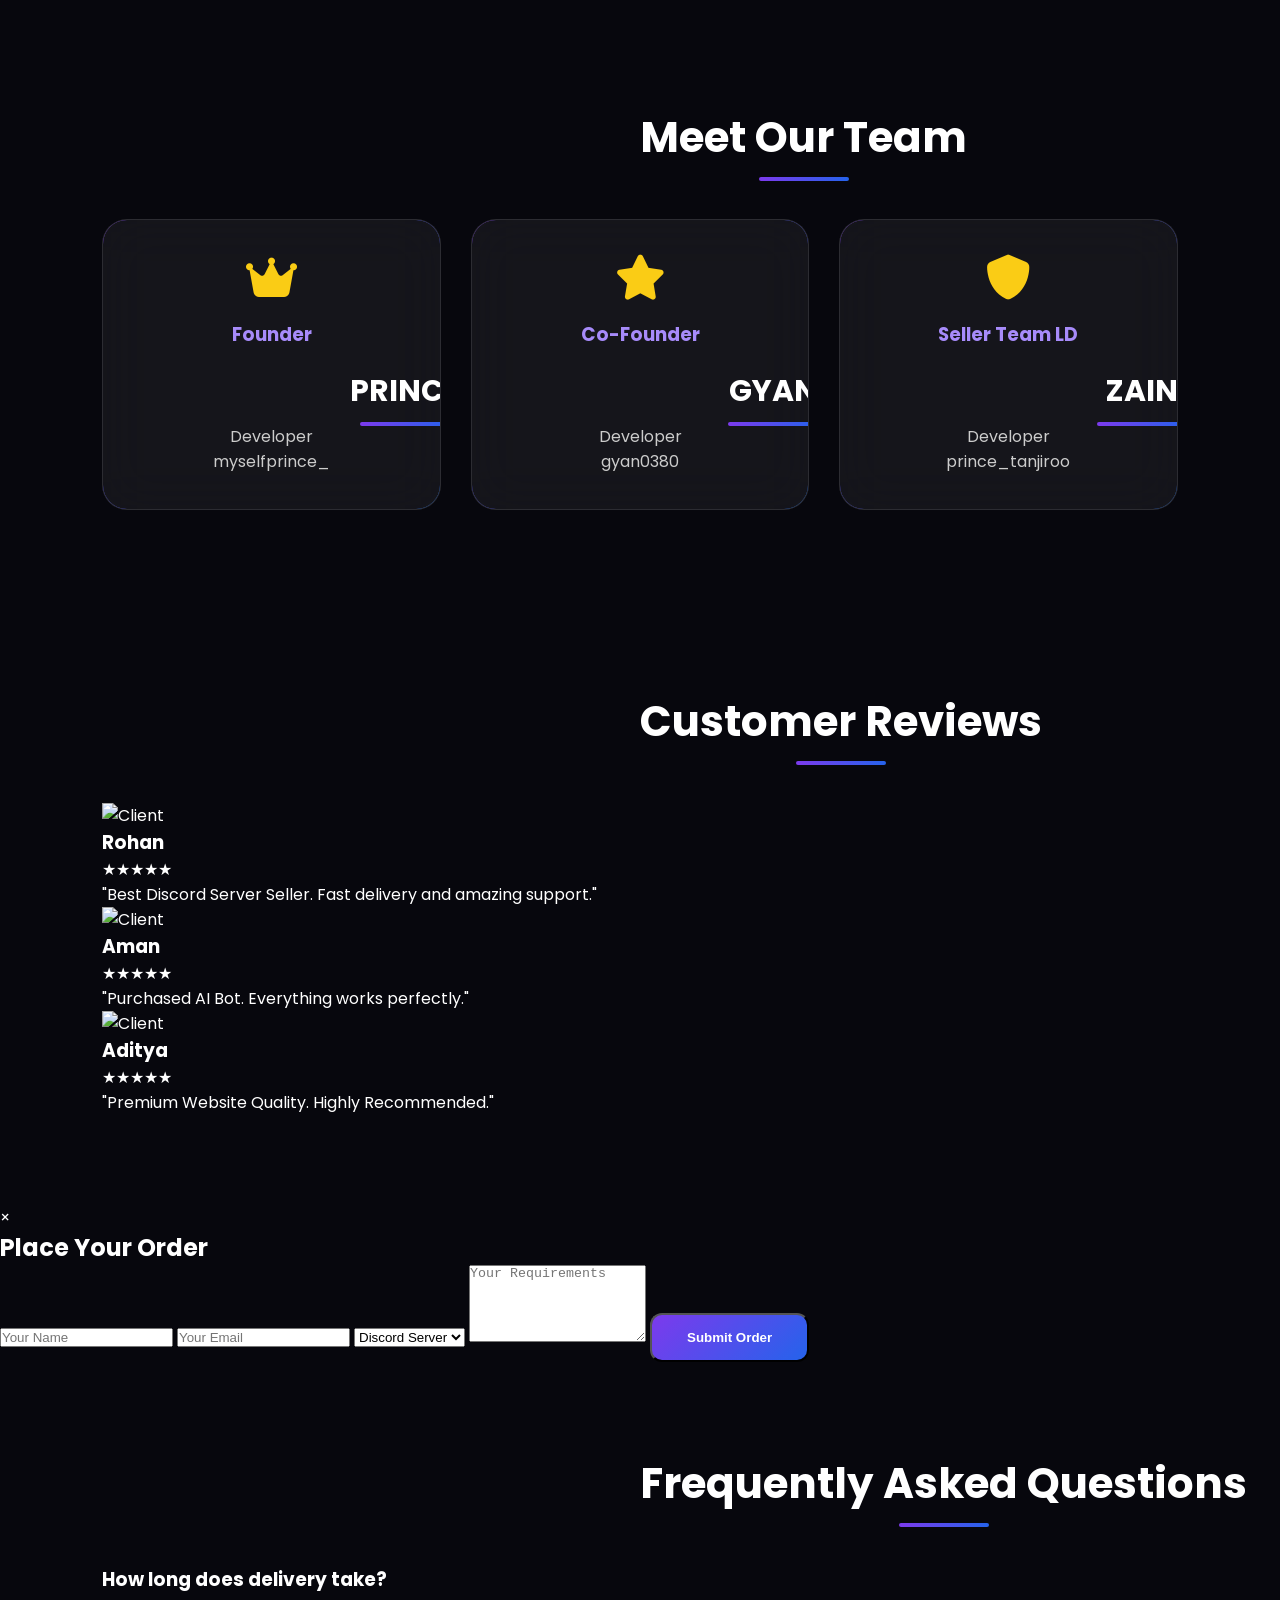
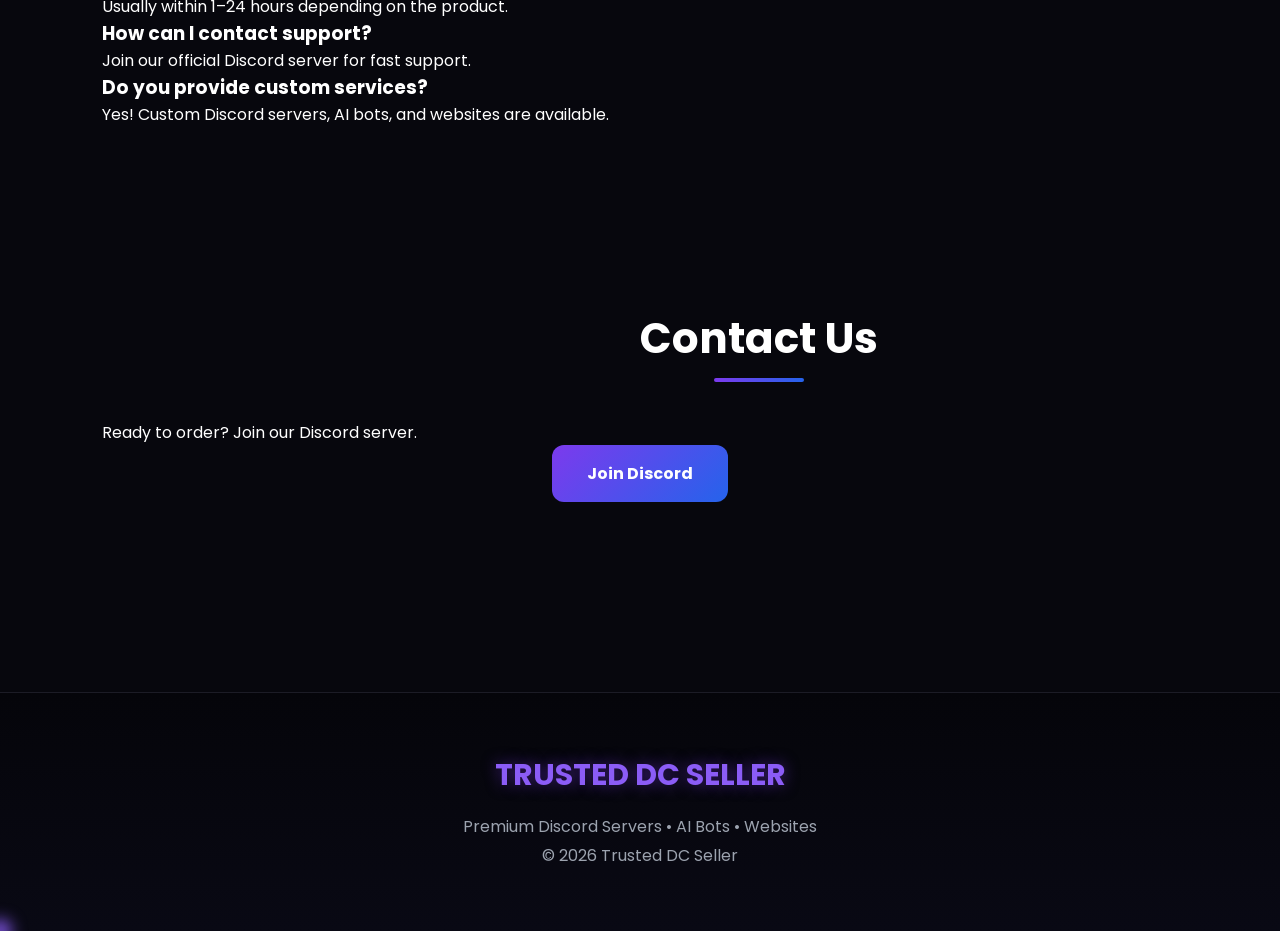
==== commit bd5bb07c: "Update index.html" ====
--- a/index.html
+++ b/index.html
@@ -488,7 +488,176 @@
 
 </section>
 
-
+<!-- =========================
+     CUSTOMER REVIEWS
+========================== -->
+
+<section id="reviews">
+
+<h2>Customer Reviews</h2>
+
+<div class="review-slider">
+
+<div class="review-box">
+
+<img src="https://i.pravatar.cc/120?img=1" alt="Client">
+
+<h3>Rohan</h3>
+
+★★★★★
+
+<p>
+
+"Best Discord Server Seller.
+Fast delivery and amazing support."
+
+</p>
+
+</div>
+
+
+<div class="review-box">
+
+<img src="https://i.pravatar.cc/120?img=8" alt="Client">
+
+<h3>Aman</h3>
+
+★★★★★
+
+<p>
+
+"Purchased AI Bot.
+Everything works perfectly."
+
+</p>
+
+</div>
+
+
+<div class="review-box">
+
+<img src="https://i.pravatar.cc/120?img=12" alt="Client">
+
+<h3>Aditya</h3>
+
+★★★★★
+
+<p>
+
+"Premium Website Quality.
+Highly Recommended."
+
+</p>
+
+</div>
+
+</div>
+
+</section>
+
+<!-- =========================
+     ORDER POPUP
+========================== -->
+
+<div id="orderModal" class="modal">
+
+<div class="modal-content">
+
+<span class="close">&times;</span>
+
+<h2>Place Your Order</h2>
+
+<form>
+
+<input
+type="text"
+placeholder="Your Name"
+required>
+
+<input
+type="email"
+placeholder="Your Email"
+required>
+
+<select>
+
+<option>
+Discord Server
+</option>
+
+<option>
+AI Bot
+</option>
+
+<option>
+Website
+</option>
+
+</select>
+
+<textarea
+placeholder="Your Requirements"
+rows="5"></textarea>
+
+<button
+type="submit"
+class="btn1">
+
+Submit Order
+
+</button>
+
+</form>
+
+</div>
+
+</div>
+
+<!-- =========================
+     FAQ
+========================== -->
+
+<section id="faq">
+
+<h2>Frequently Asked Questions</h2>
+
+<div class="faq-item">
+
+<h3>
+How long does delivery take?
+</h3>
+
+<p>
+Usually within 1–24 hours depending on the product.
+</p>
+
+</div>
+
+<div class="faq-item">
+
+<h3>
+How can I contact support?
+</h3>
+
+<p>
+Join our official Discord server for fast support.
+</p>
+
+</div>
+
+<div class="faq-item">
+
+<h3>
+Do you provide custom services?
+</h3>
+
+<p>
+Yes! Custom Discord servers, AI bots, and websites are available.
+</p>
+
+</div>
+
+</section>
 
 
 
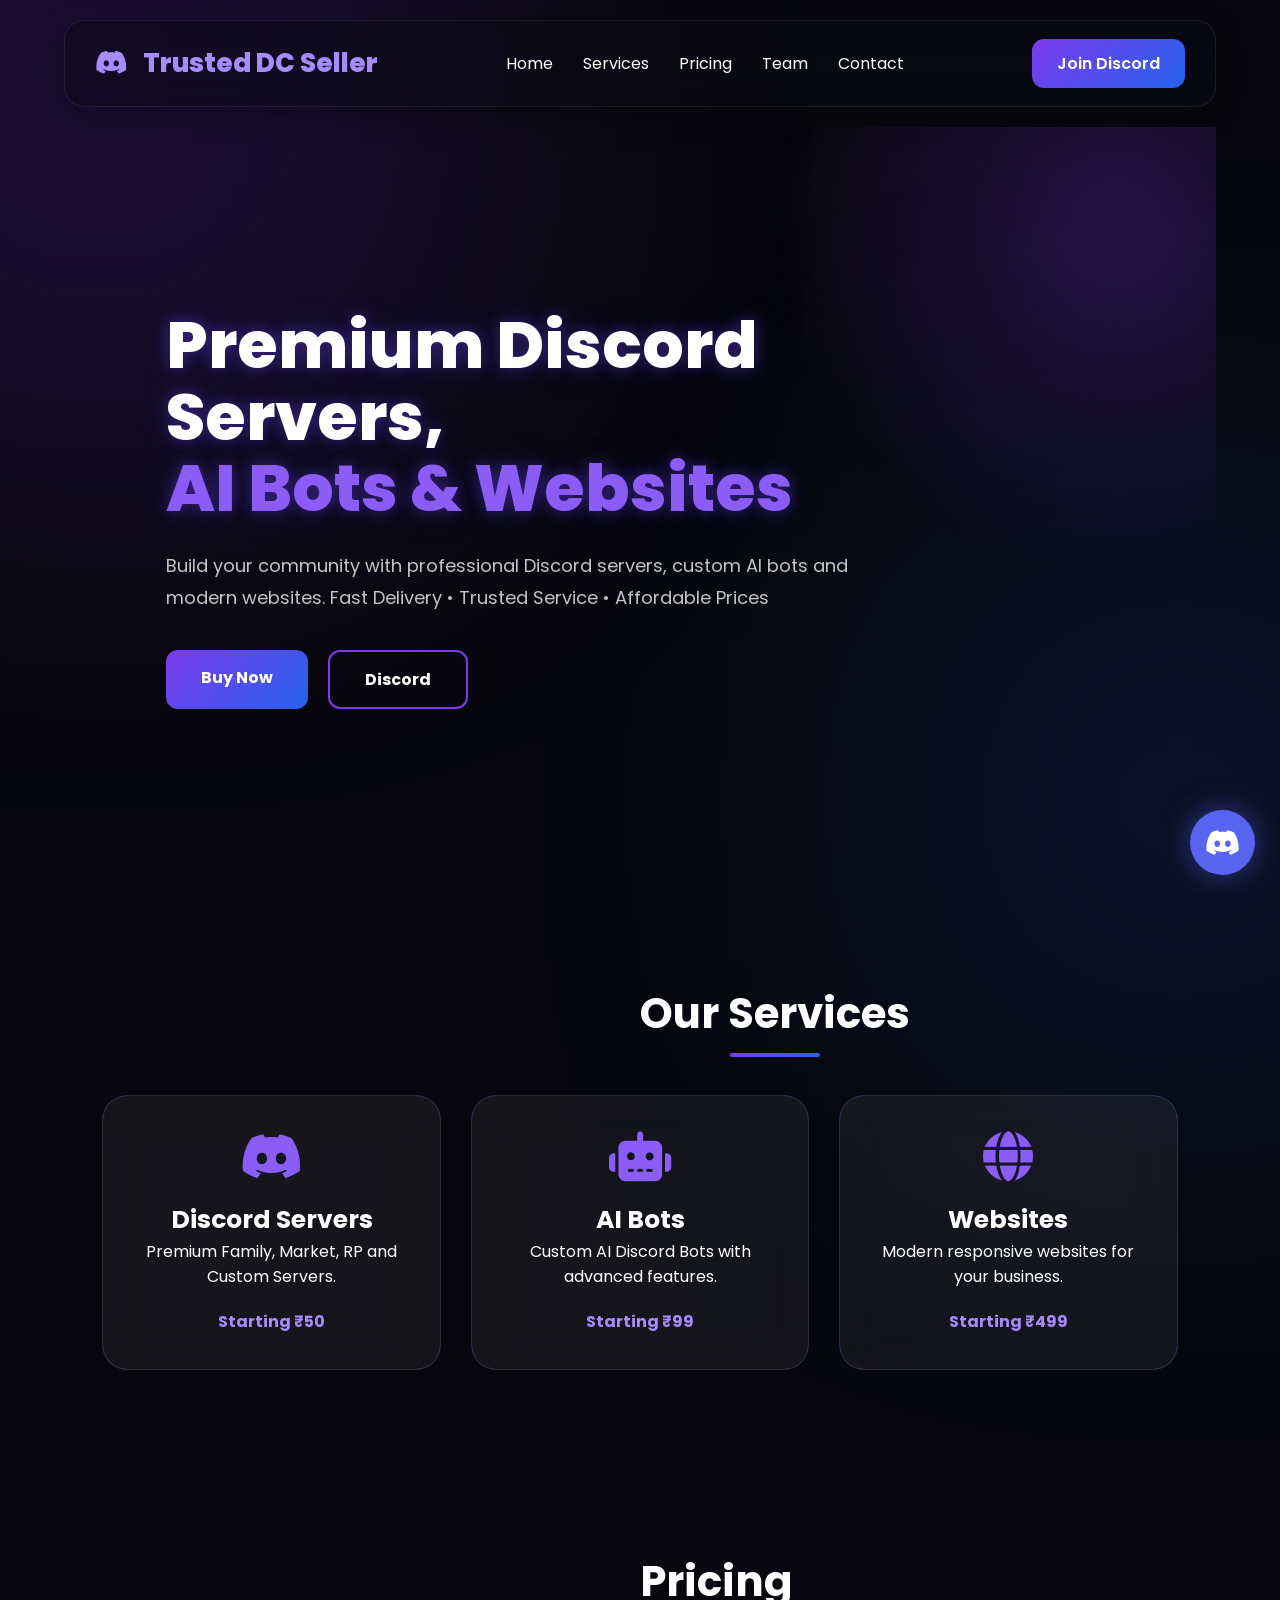
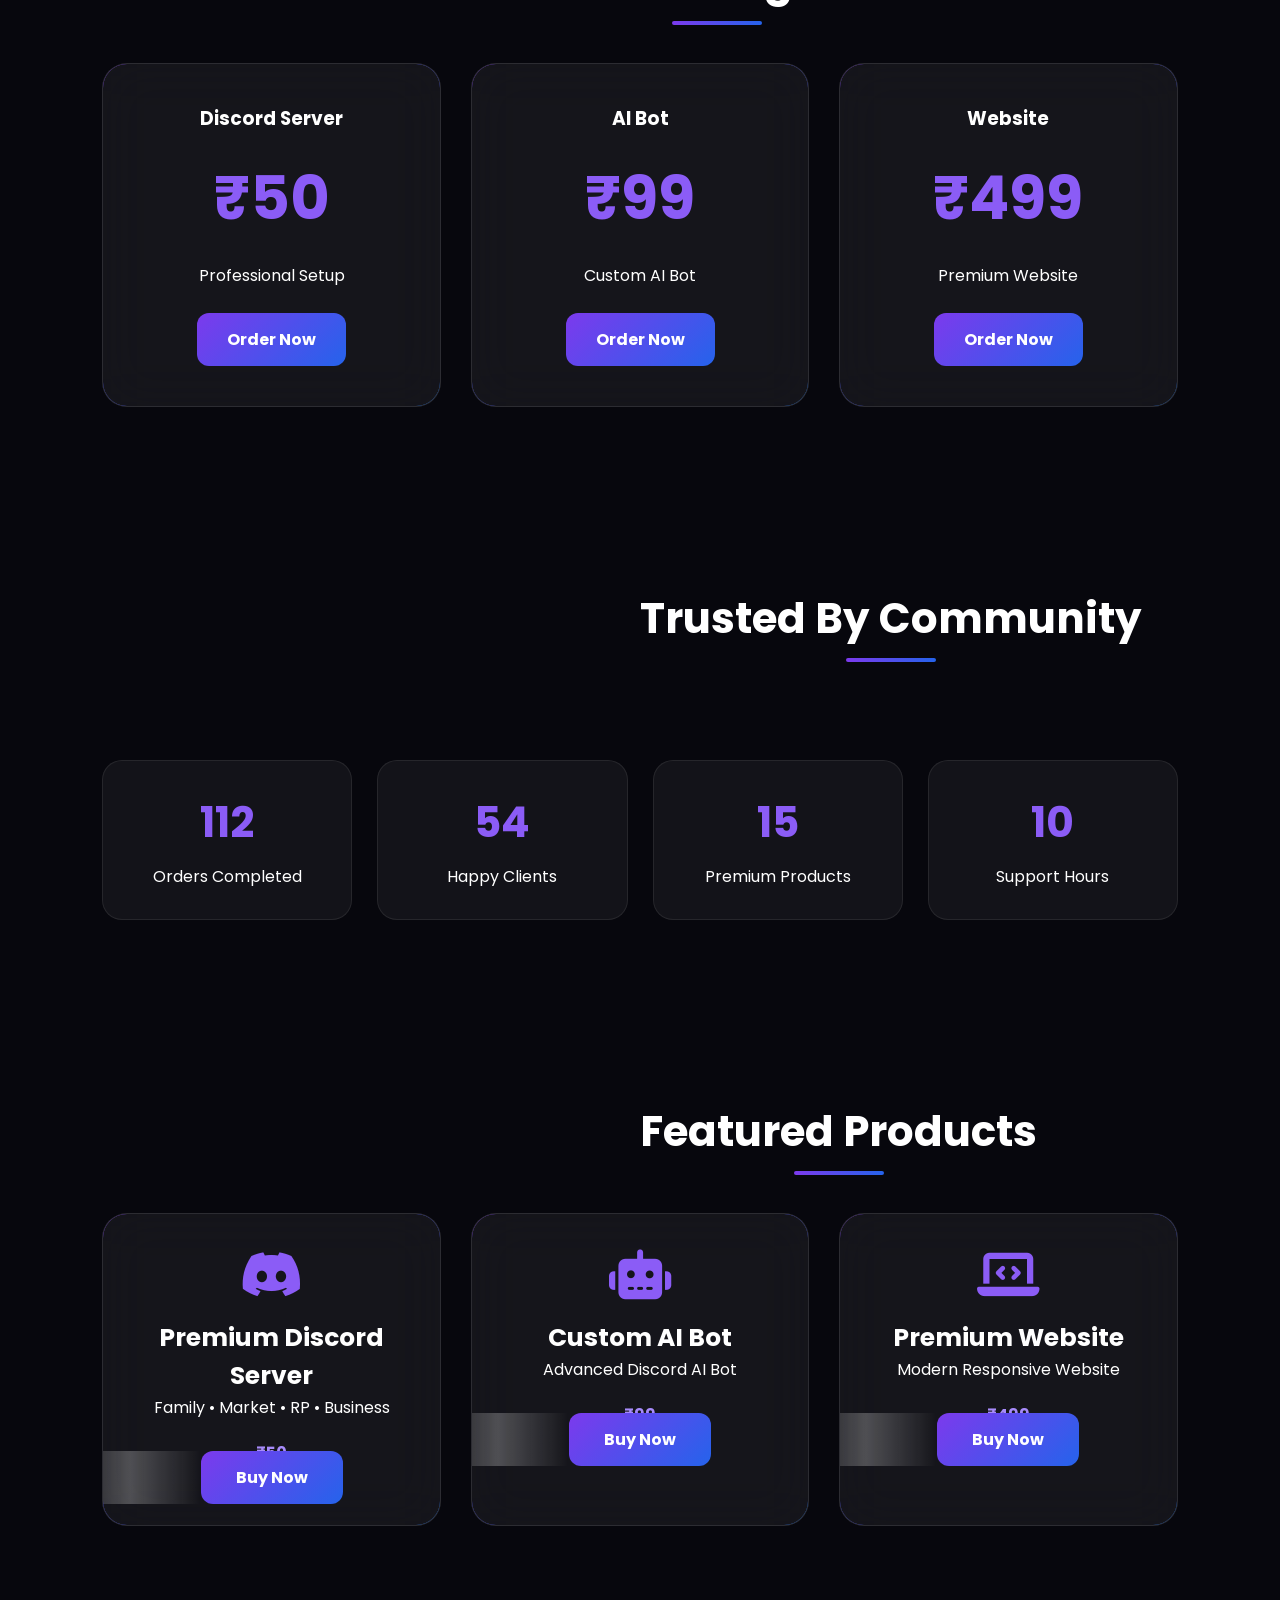
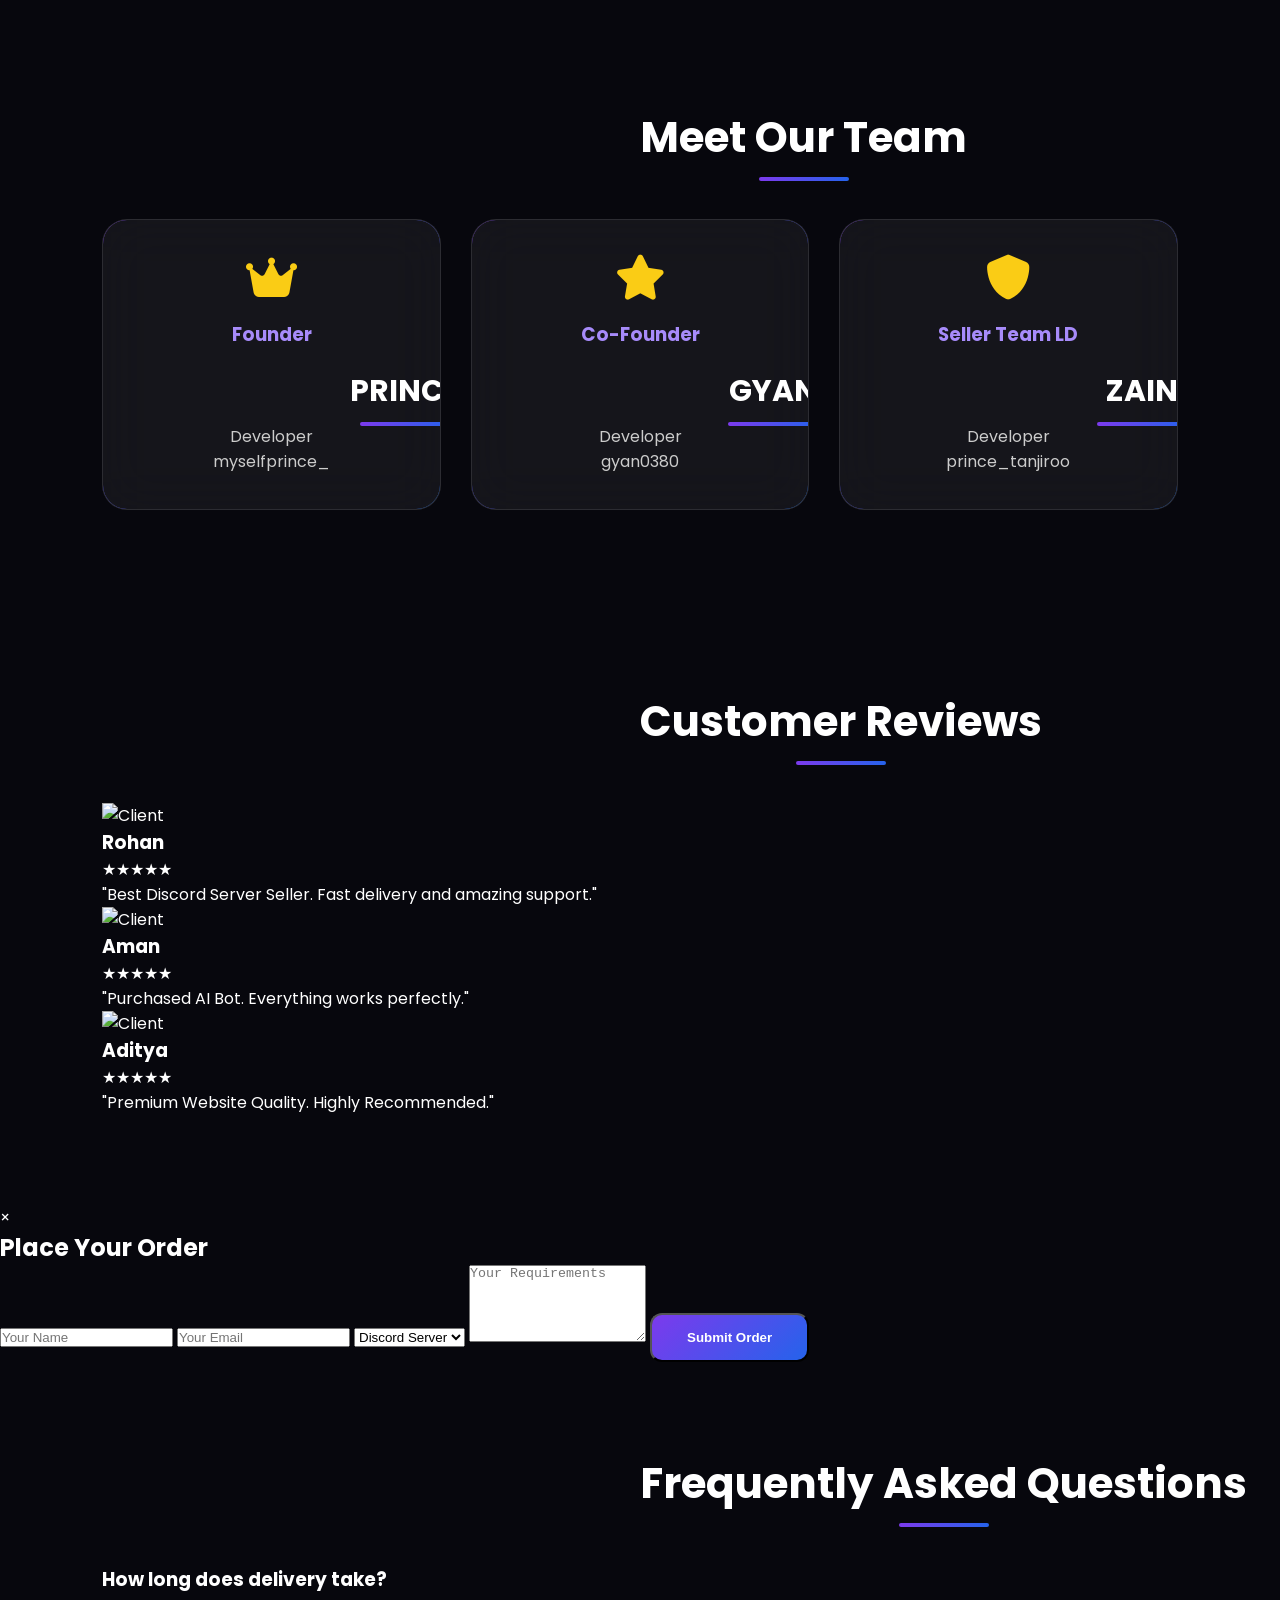
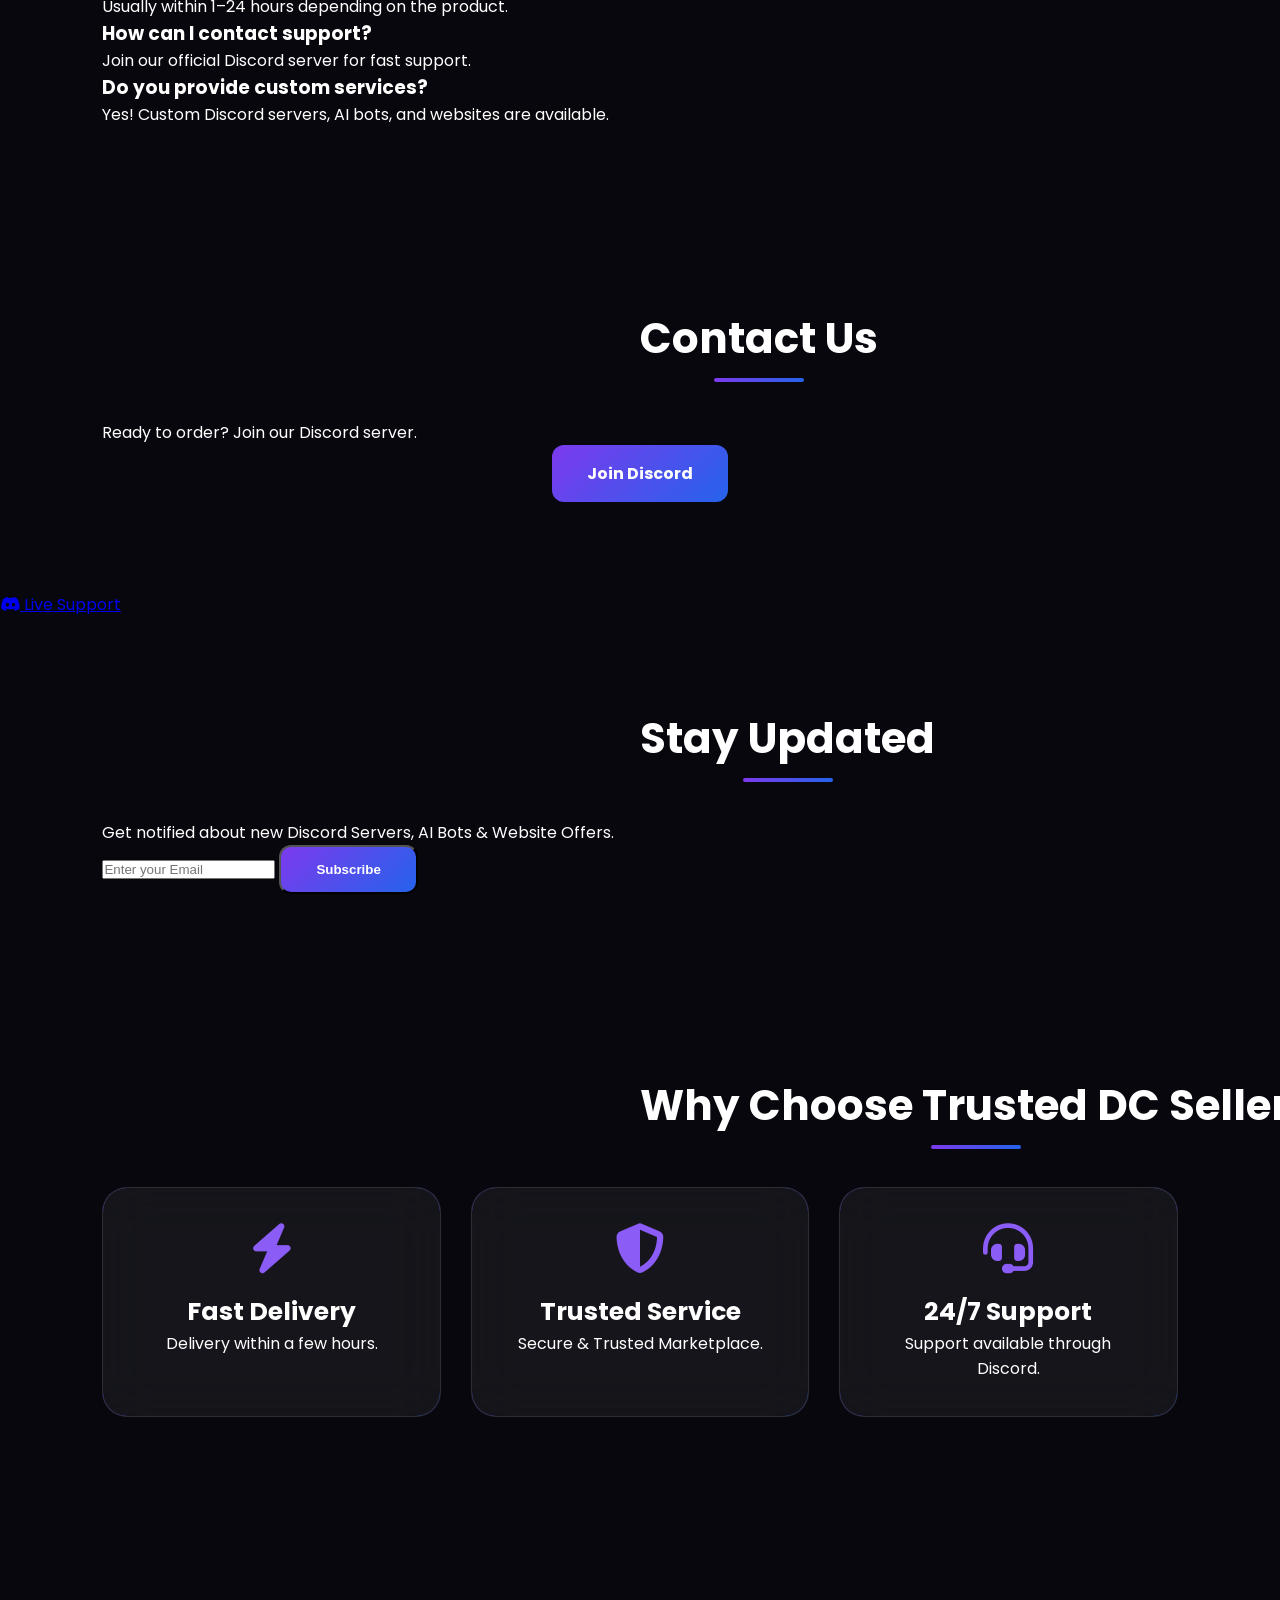
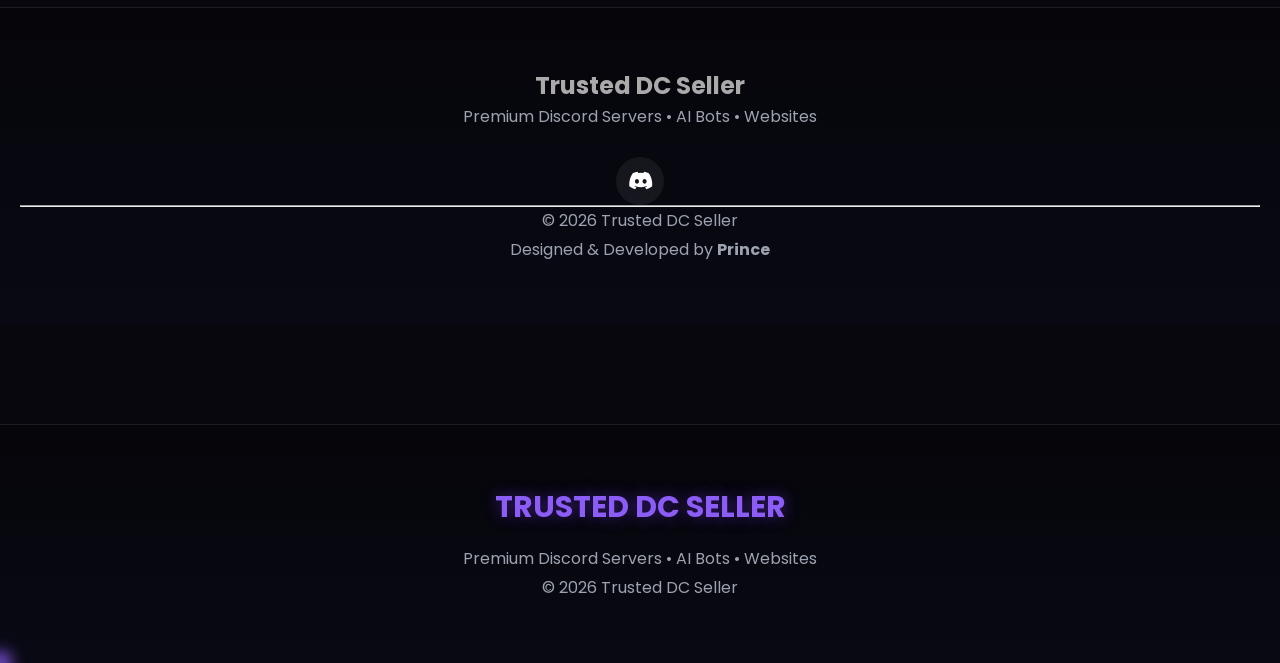
==== commit 32770153: "Update index.html" ====
--- a/index.html
+++ b/index.html
@@ -689,12 +689,151 @@
 
 </section>
 
-
-
-
+<!-- ==========================================
+     TRUSTED DC SELLER - V5 PART 3
+========================================== -->
+
+<!-- LIVE CHAT BUTTON -->
+
+<a href="https://discord.gg/3xh2aJM4d"
+target="_blank"
+class="live-chat">
+
+<i class="fa-brands fa-discord"></i>
+
+Live Support
+
+</a>
+
+
+<!-- NEWSLETTER -->
+
+<section id="newsletter">
+
+<h2>Stay Updated</h2>
+
+<p>
+
+Get notified about new Discord Servers,
+AI Bots & Website Offers.
+
+</p>
+
+<form class="newsletter-form">
+
+<input
+type="email"
+placeholder="Enter your Email"
+required>
+
+<button class="btn1">
+
+Subscribe
+
+</button>
+
+</form>
+
+</section>
+
+
+<!-- WHY CHOOSE US -->
+
+<section id="why">
+
+<h2>Why Choose Trusted DC Seller?</h2>
+
+<div class="service-grid">
+
+<div class="card">
+
+<i class="fa-solid fa-bolt"></i>
+
+<h3>Fast Delivery</h3>
+
+<p>
+
+Delivery within a few hours.
+
+</p>
+
+</div>
+
+<div class="card">
+
+<i class="fa-solid fa-shield-halved"></i>
+
+<h3>Trusted Service</h3>
+
+<p>
+
+Secure & Trusted Marketplace.
+
+</p>
+
+</div>
+
+<div class="card">
+
+<i class="fa-solid fa-headset"></i>
+
+<h3>24/7 Support</h3>
+
+<p>
+
+Support available through Discord.
+
+</p>
+
+</div>
+
+</div>
+
+</section>
+
+
+<!-- FINAL FOOTER -->
 
 <footer>
 
+<h2>Trusted DC Seller</h2>
+
+<p>
+
+Premium Discord Servers • AI Bots • Websites
+
+</p>
+
+<div class="footer-social">
+
+<a href="https://discord.gg/3xh2aJM4d" target="_blank">
+
+<i class="fa-brands fa-discord"></i>
+
+</a>
+
+</div>
+
+<hr>
+
+<p>
+
+© 2026 Trusted DC Seller
+
+<br>
+
+Designed & Developed by
+
+<strong>Prince</strong>
+
+</p>
+
+</footer>
+
+
+
+<footer>
+
 
 <h3>
 
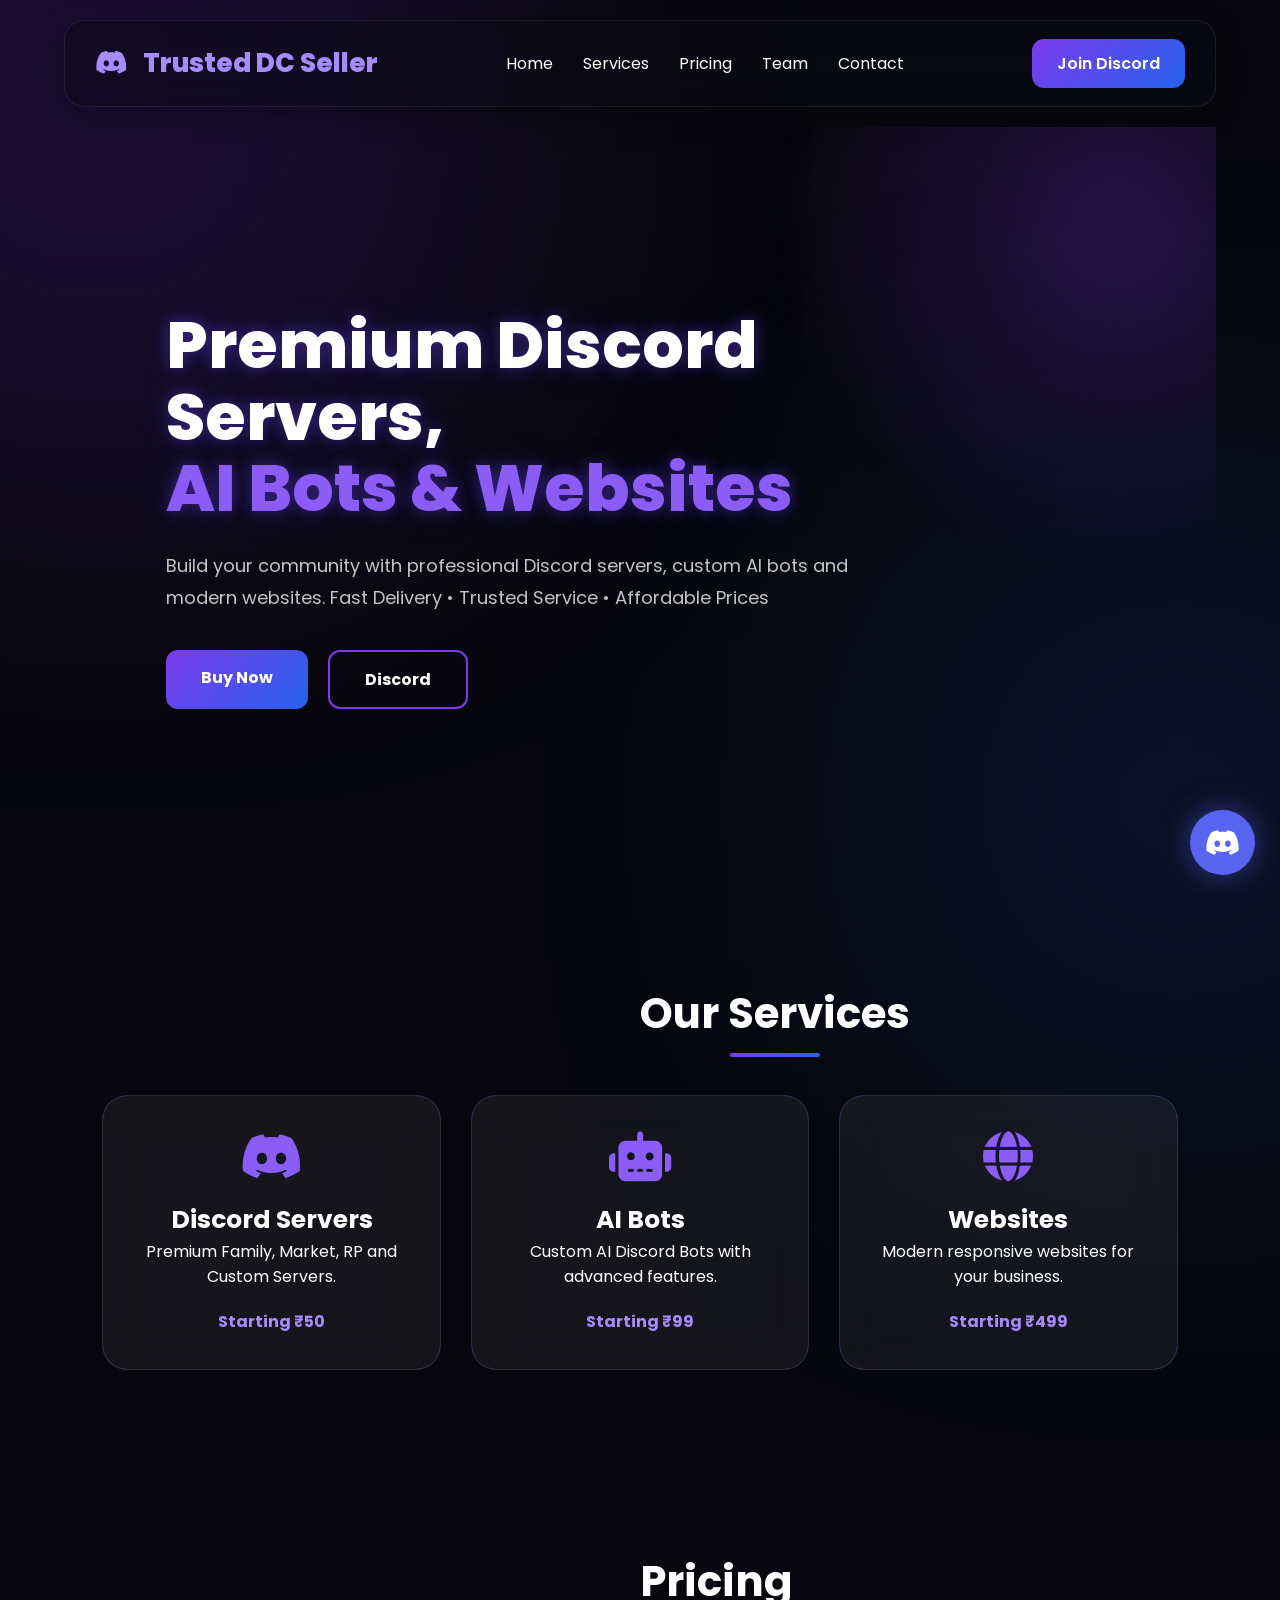
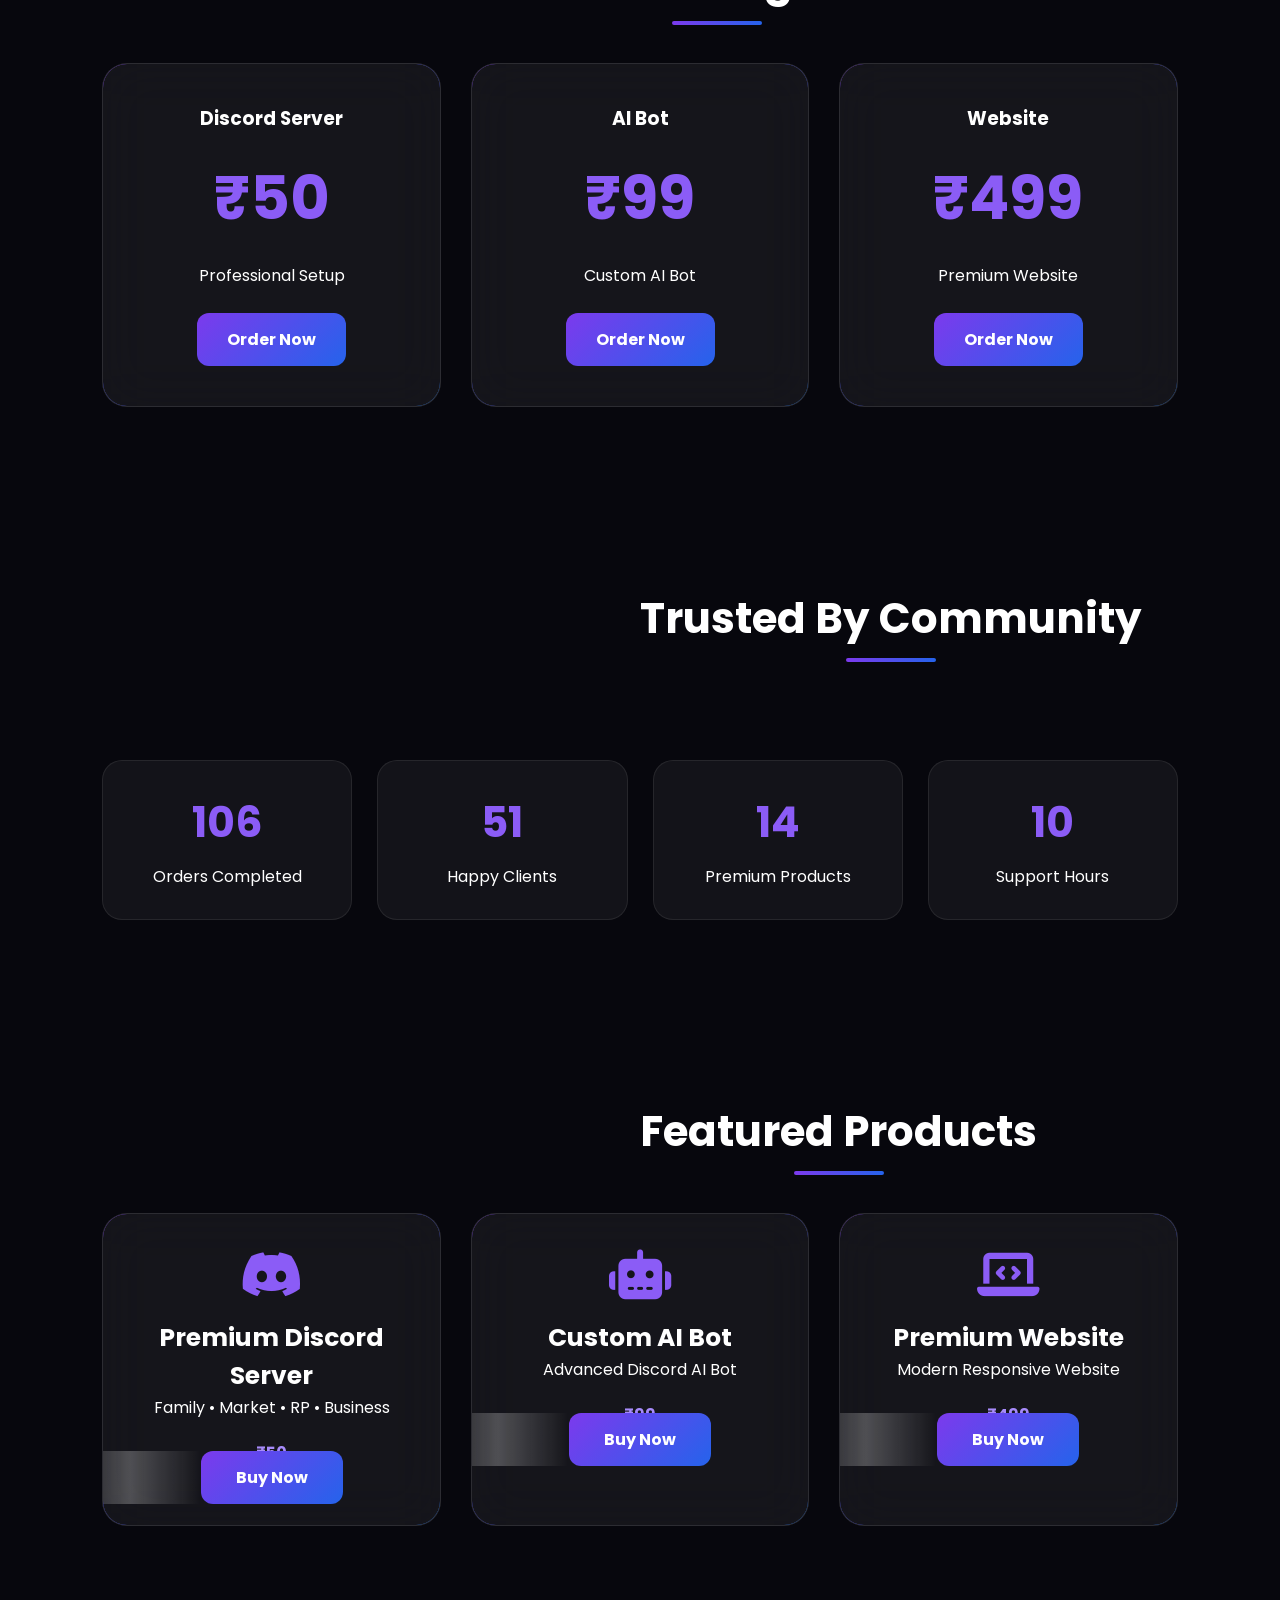
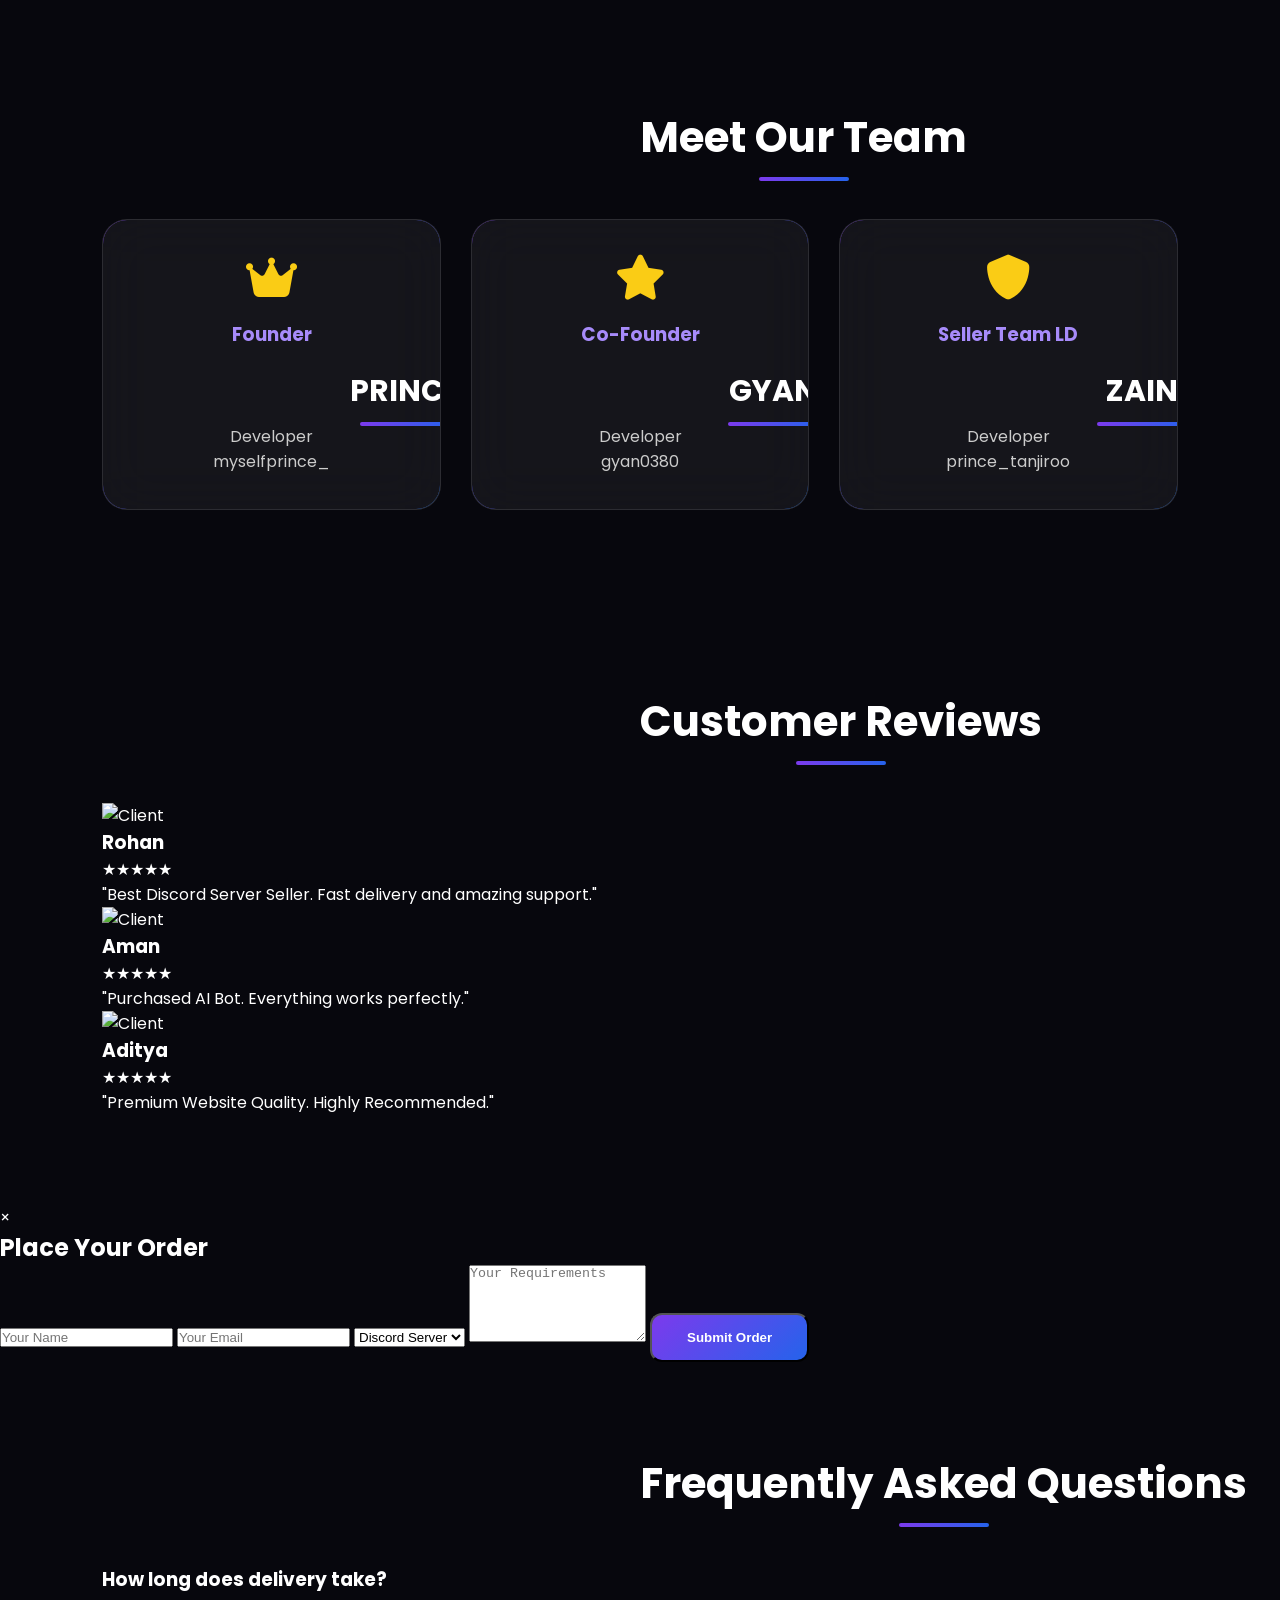
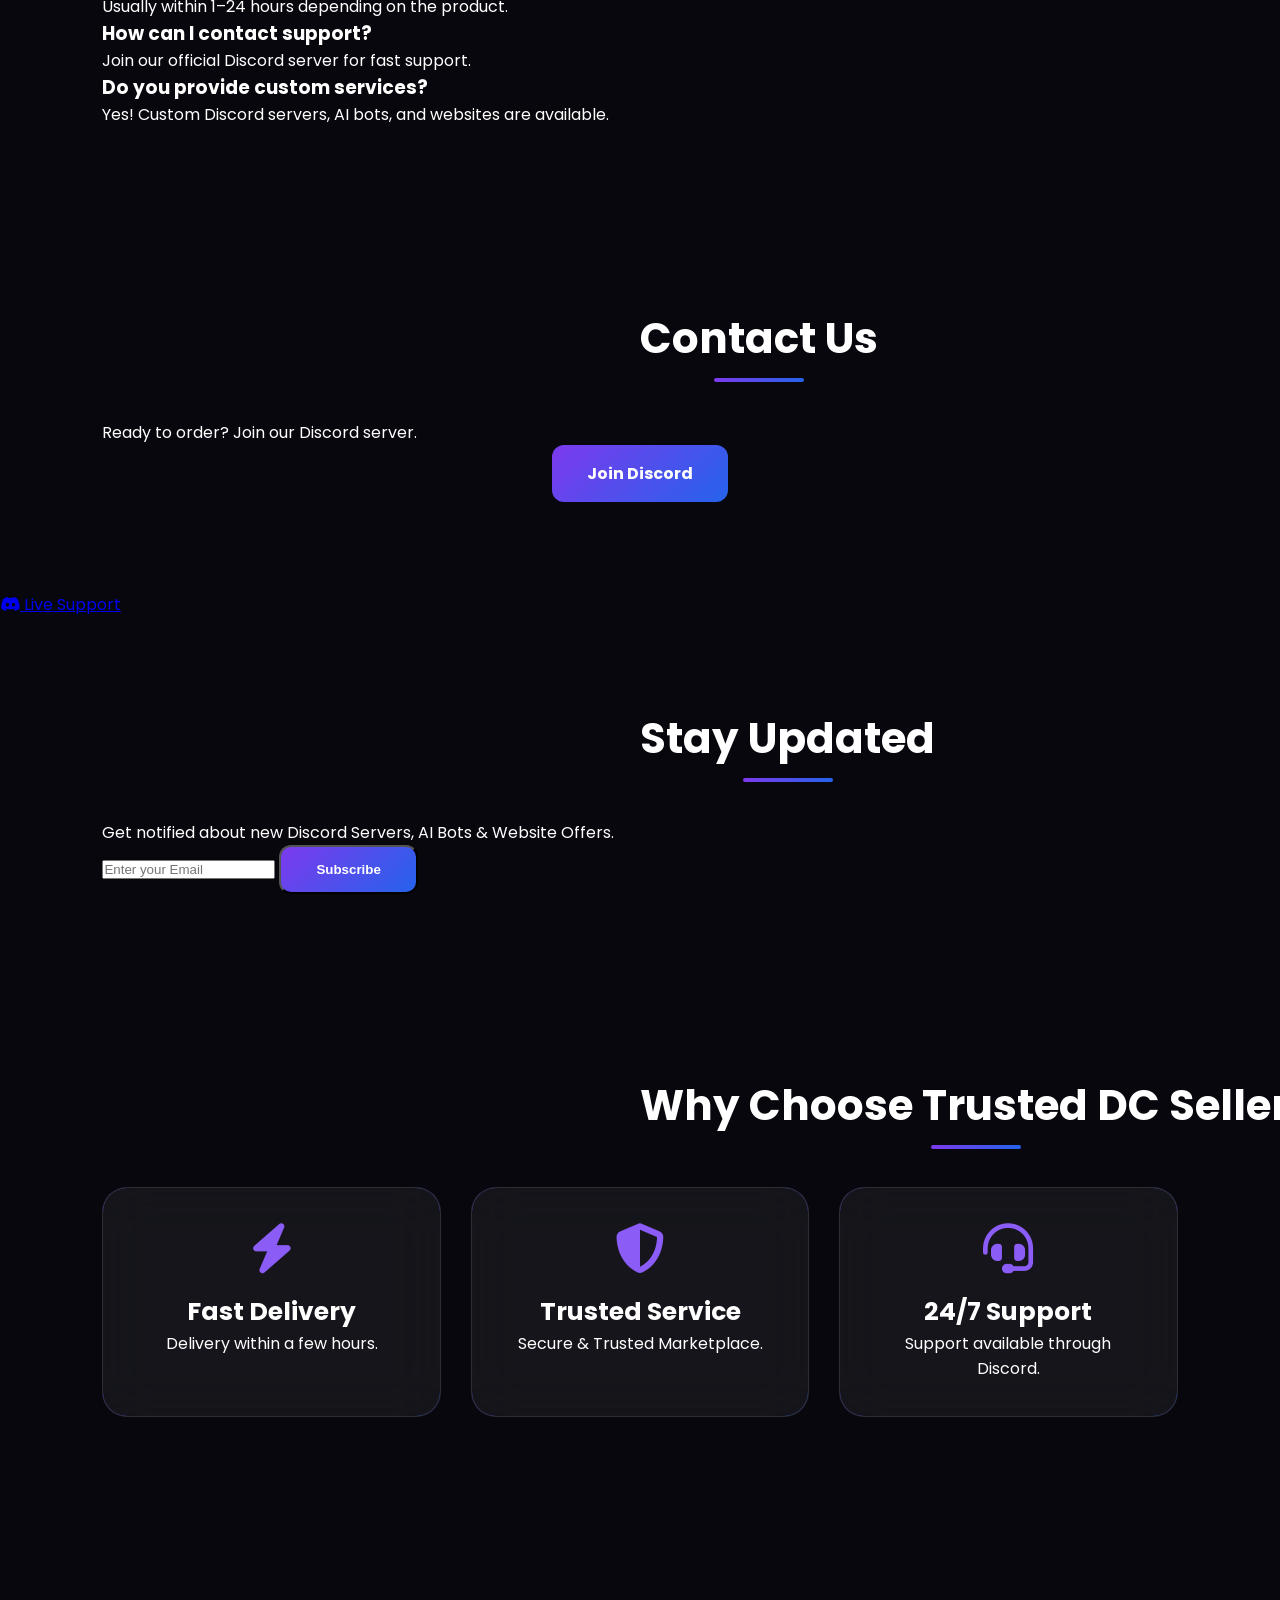
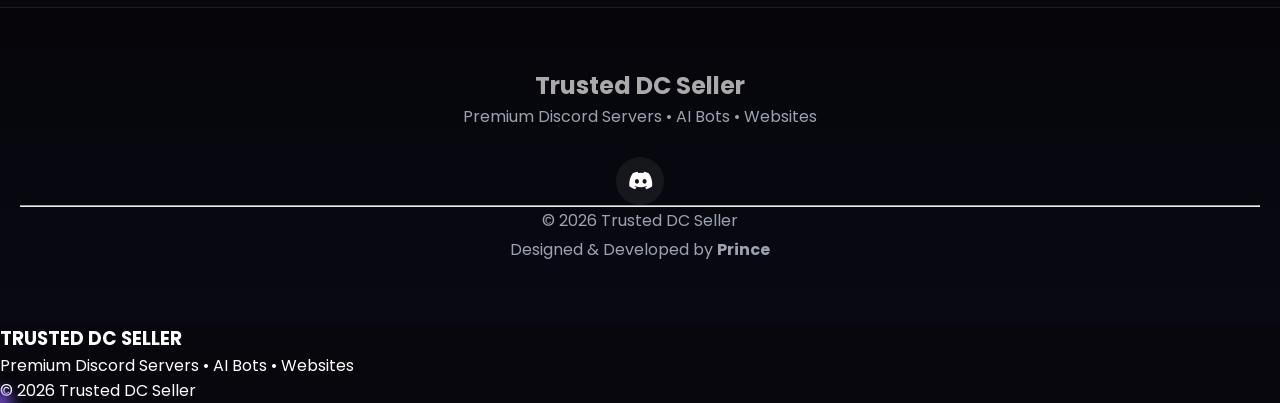
==== commit 468423b9: "Update index.html" ====
--- a/index.html
+++ b/index.html
@@ -830,11 +830,6 @@
 
 </footer>
 
-
-
-<footer>
-
-
 <h3>
 
 TRUSTED DC SELLER
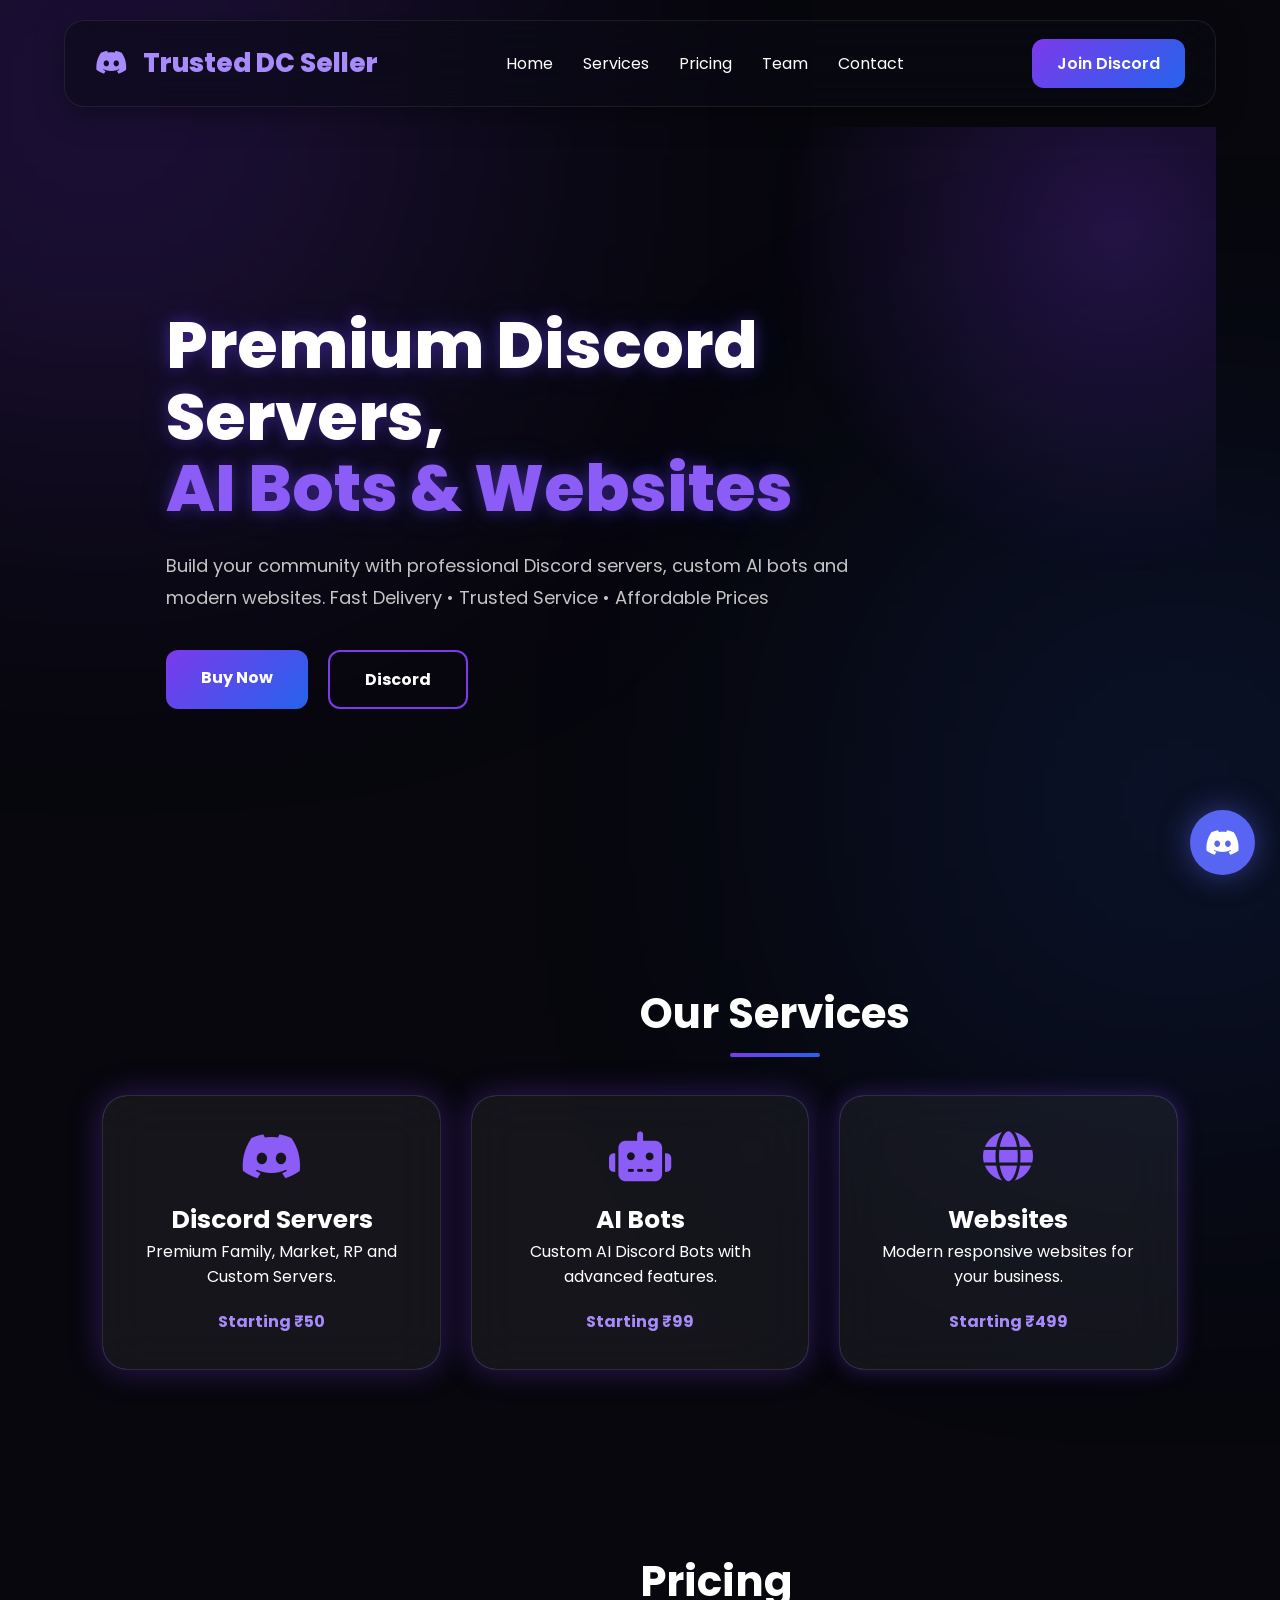
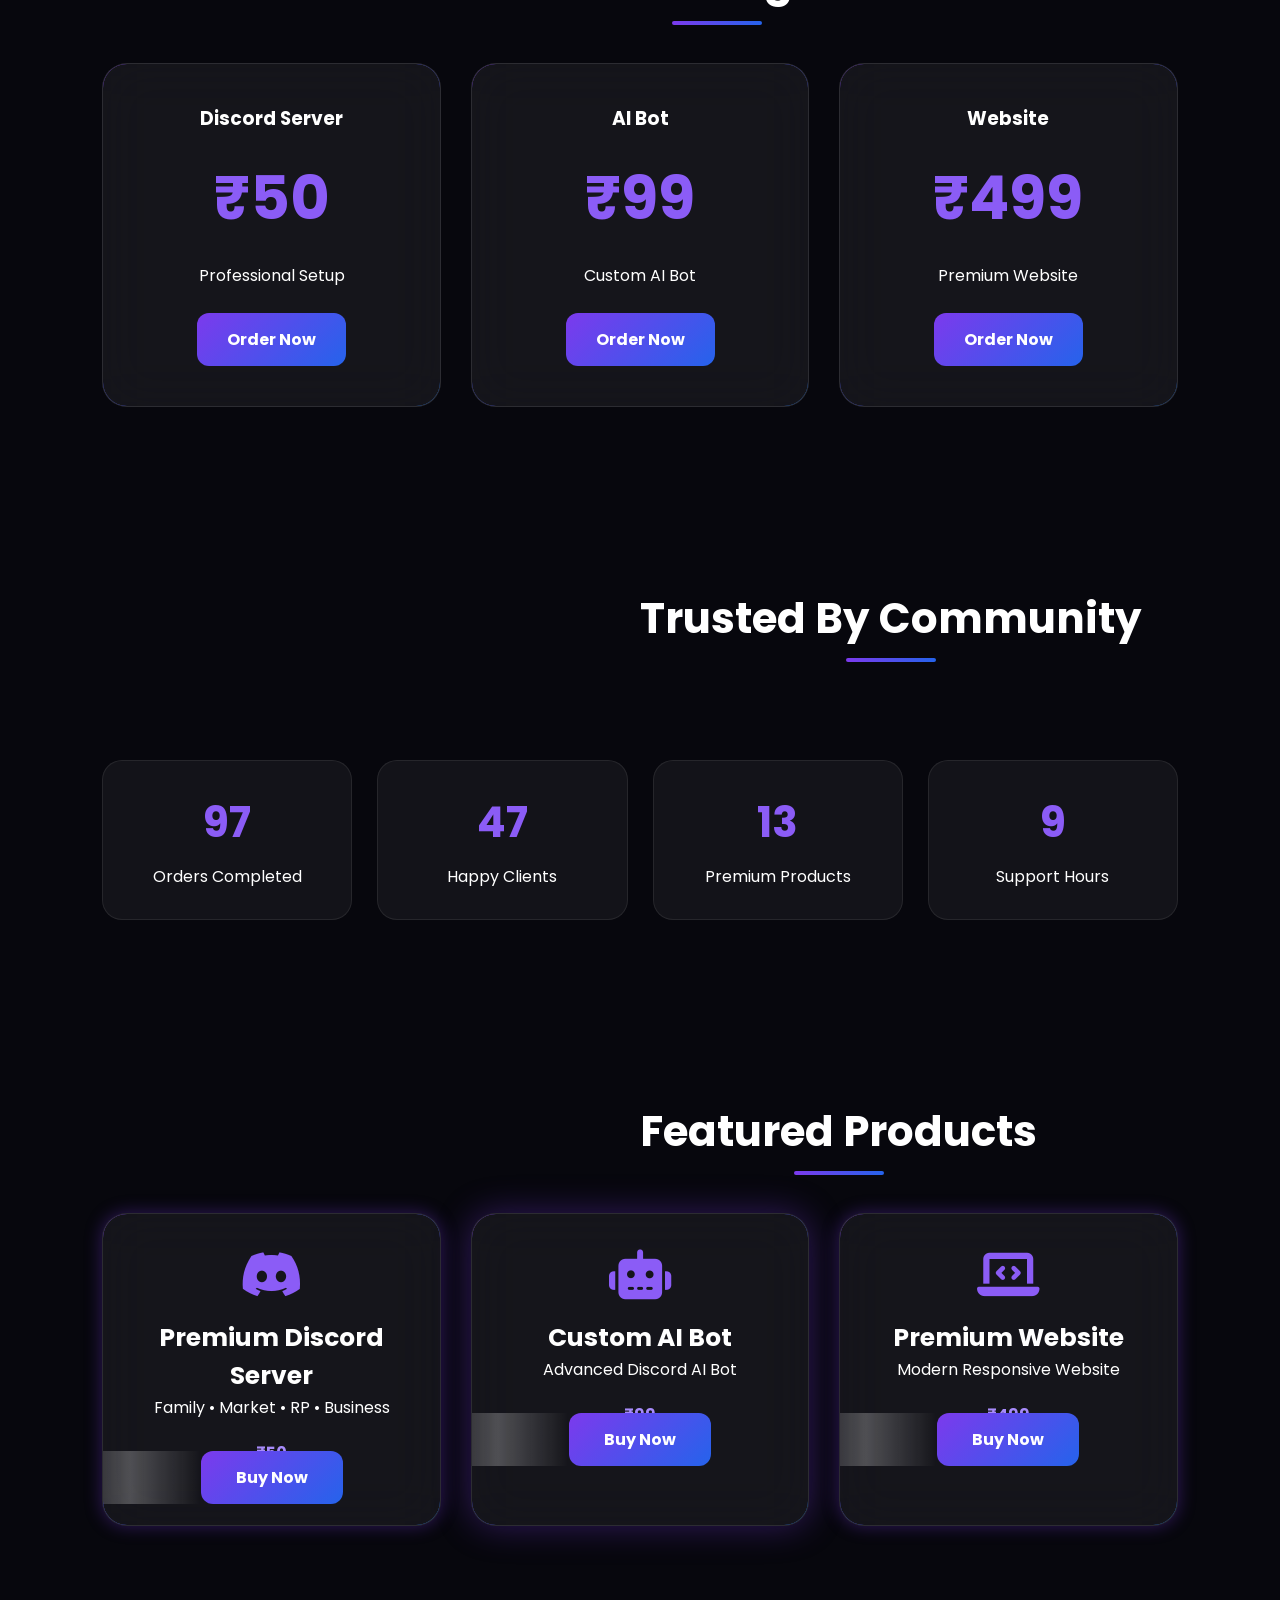
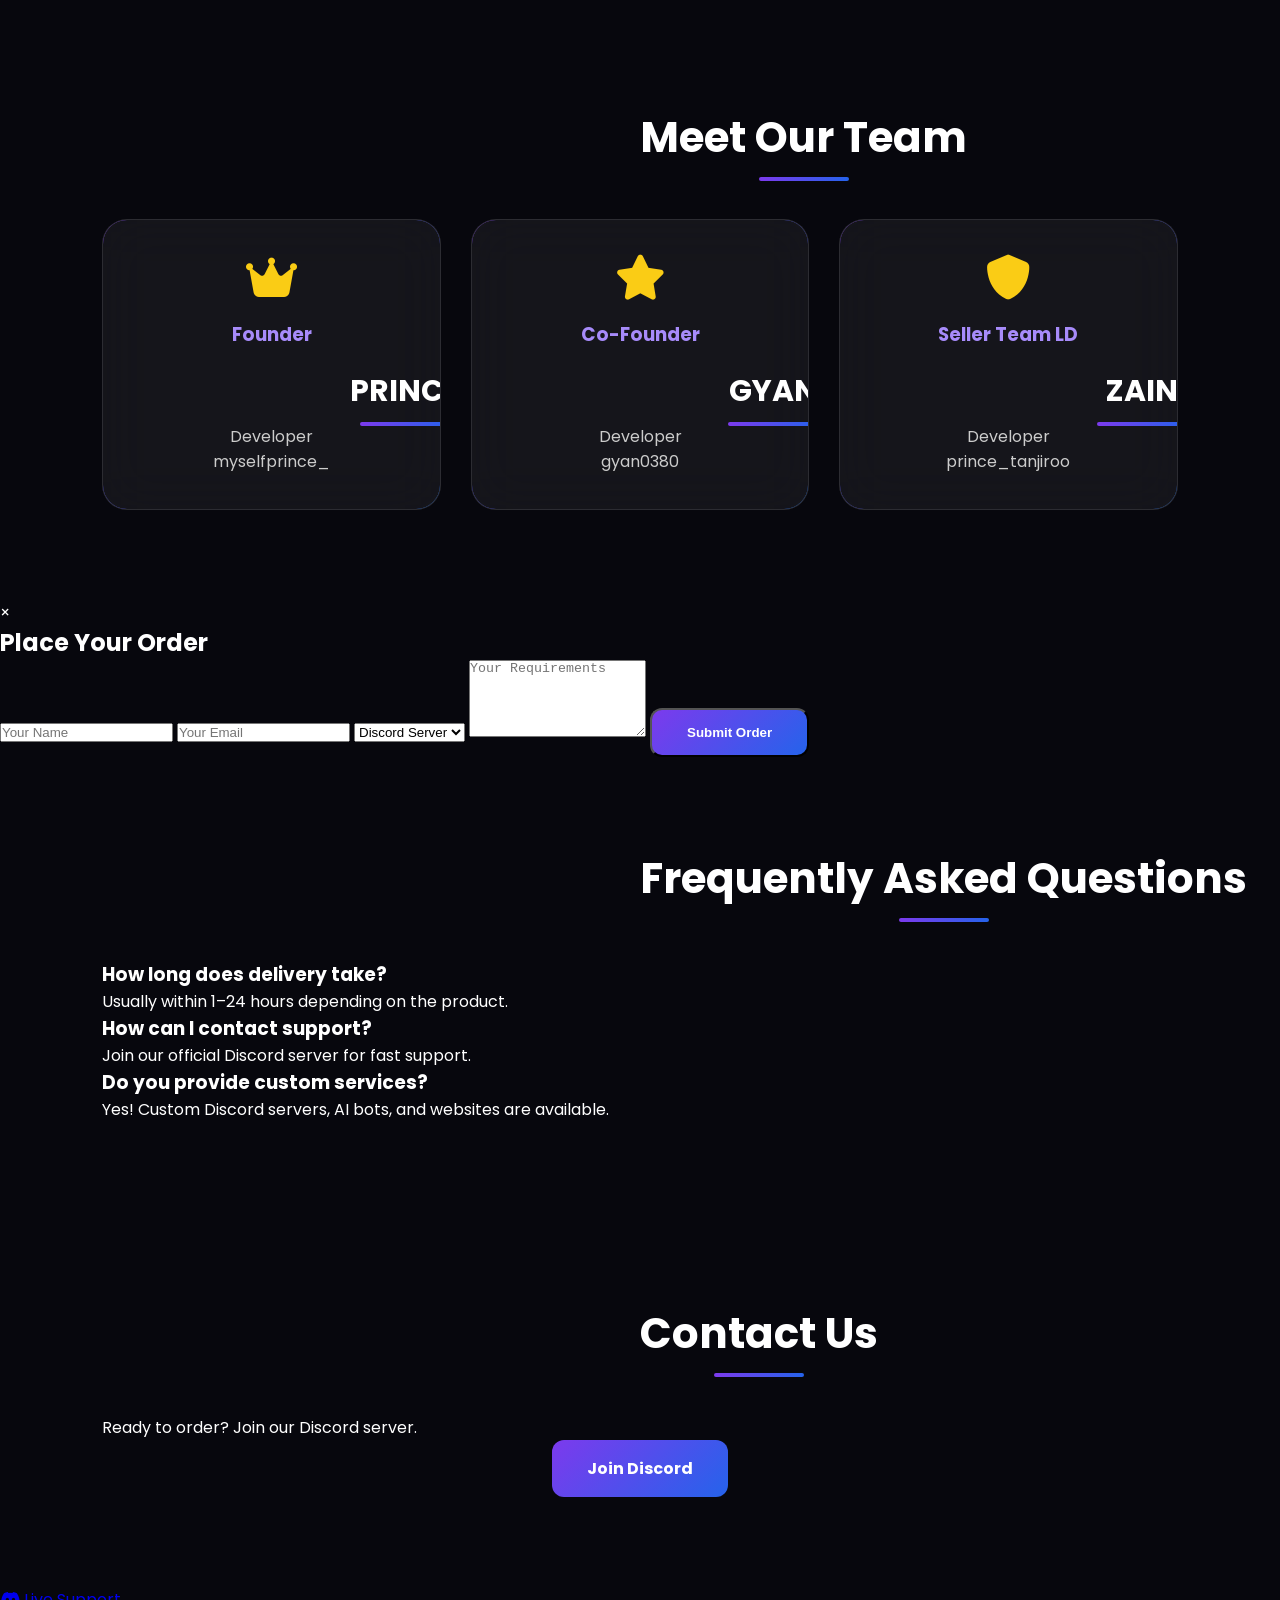
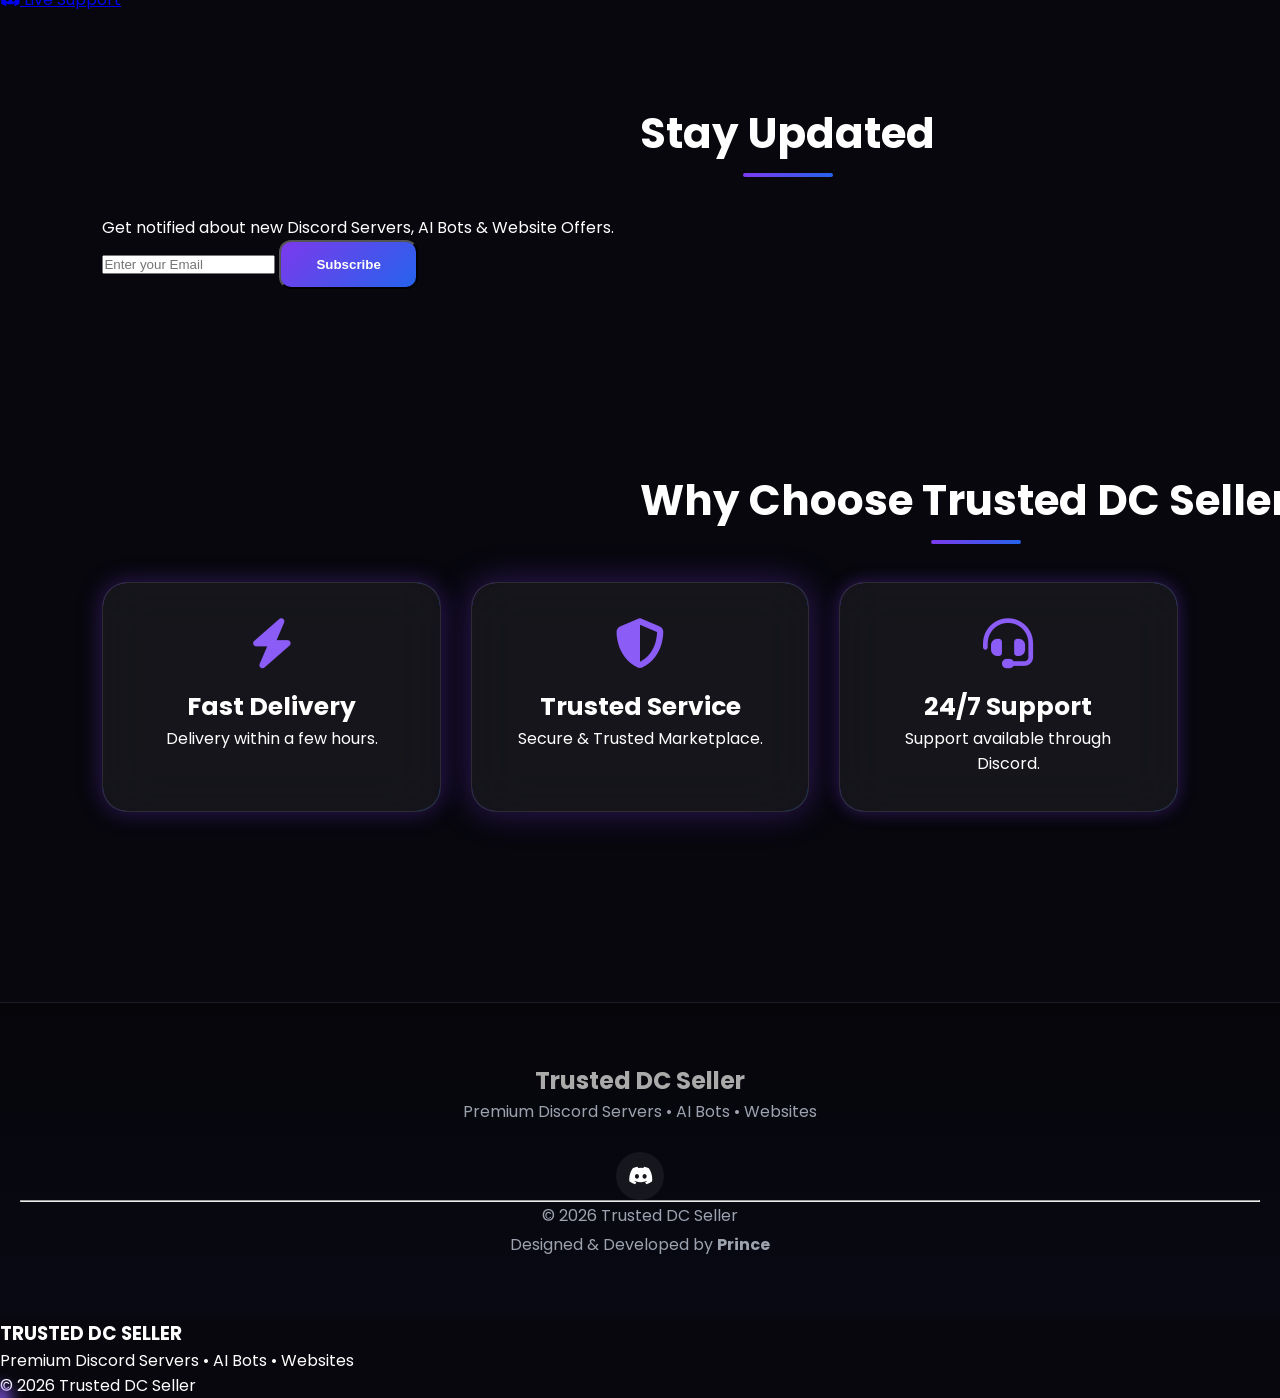
==== commit df720317: "Update index.html" ====
--- a/index.html
+++ b/index.html
@@ -488,72 +488,7 @@
 
 </section>
 
-<!-- =========================
-     CUSTOMER REVIEWS
-========================== -->
-
-<section id="reviews">
-
-<h2>Customer Reviews</h2>
-
-<div class="review-slider">
-
-<div class="review-box">
-
-<img src="https://i.pravatar.cc/120?img=1" alt="Client">
-
-<h3>Rohan</h3>
-
-★★★★★
-
-<p>
-
-"Best Discord Server Seller.
-Fast delivery and amazing support."
-
-</p>
-
-</div>
-
-
-<div class="review-box">
-
-<img src="https://i.pravatar.cc/120?img=8" alt="Client">
-
-<h3>Aman</h3>
-
-★★★★★
-
-<p>
-
-"Purchased AI Bot.
-Everything works perfectly."
-
-</p>
-
-</div>
-
-
-<div class="review-box">
-
-<img src="https://i.pravatar.cc/120?img=12" alt="Client">
-
-<h3>Aditya</h3>
-
-★★★★★
-
-<p>
-
-"Premium Website Quality.
-Highly Recommended."
-
-</p>
-
-</div>
-
-</div>
-
-</section>
+
 
 <!-- =========================
      ORDER POPUP
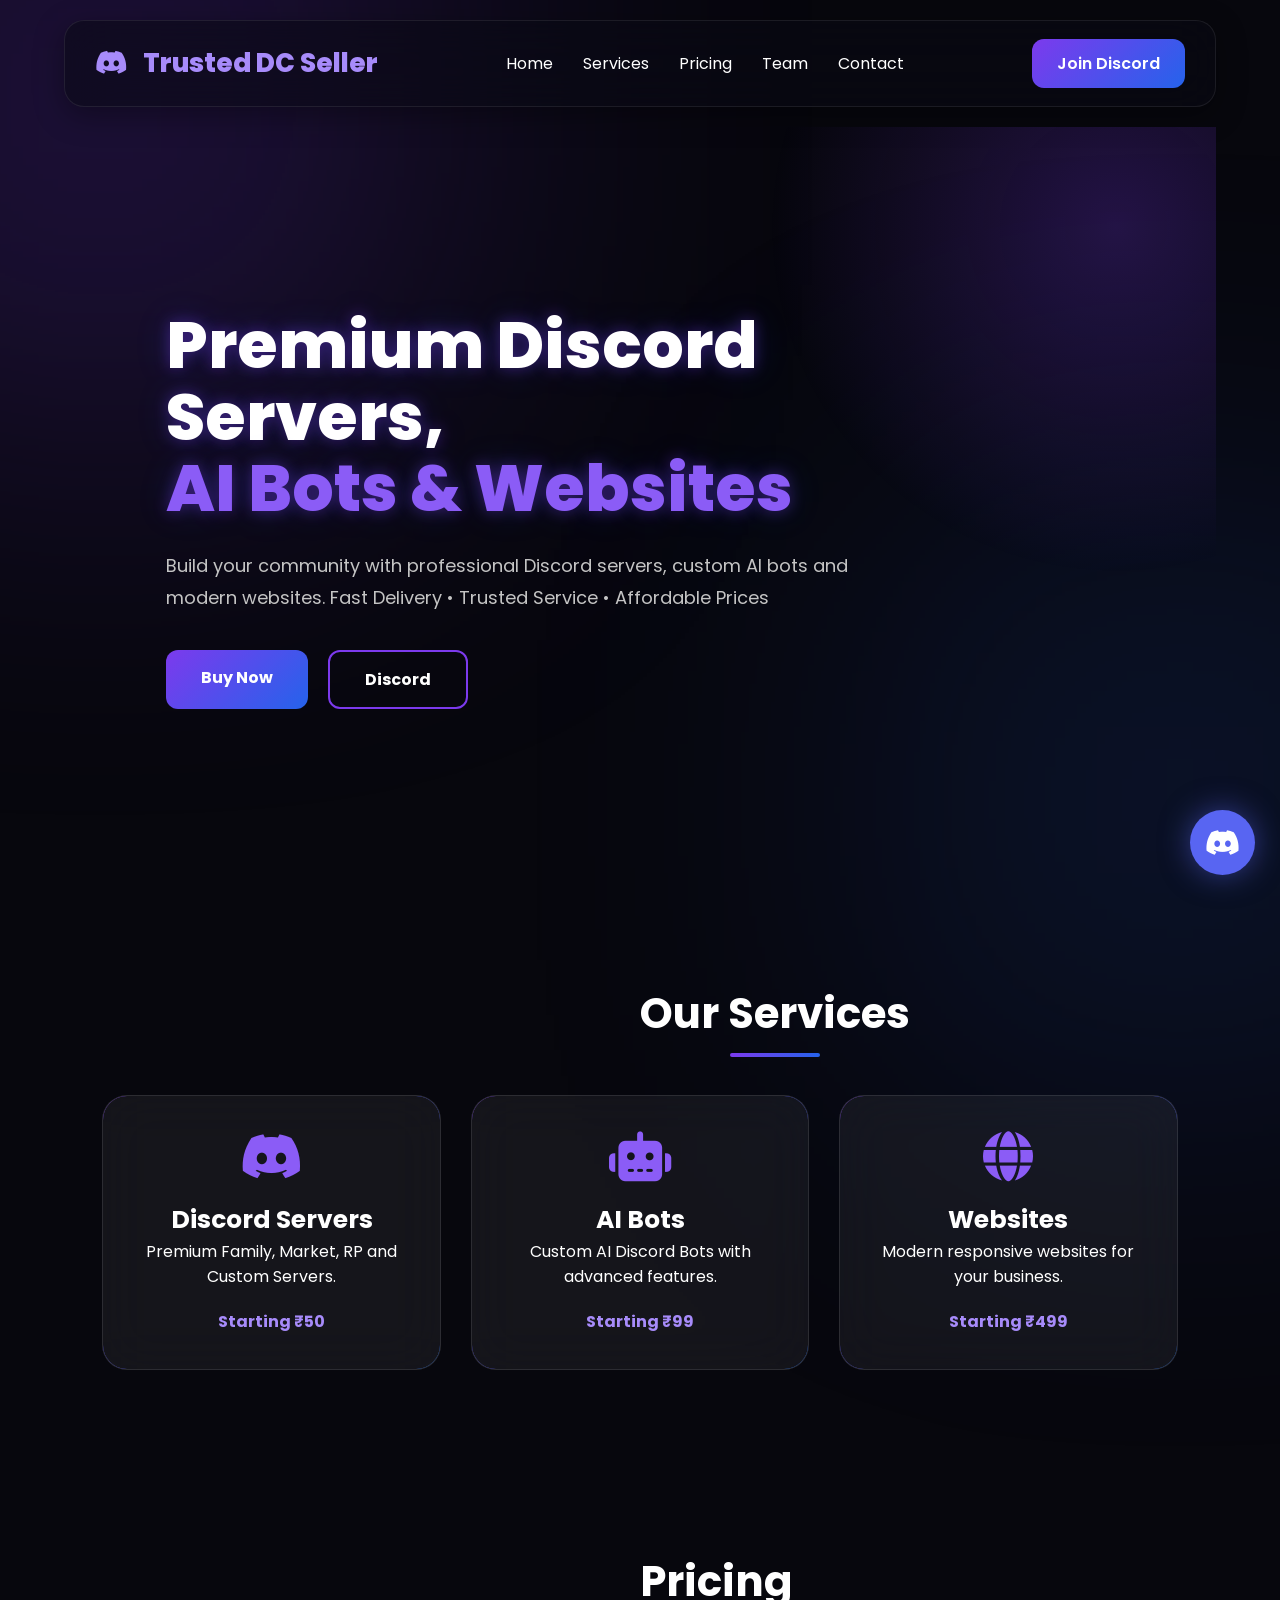
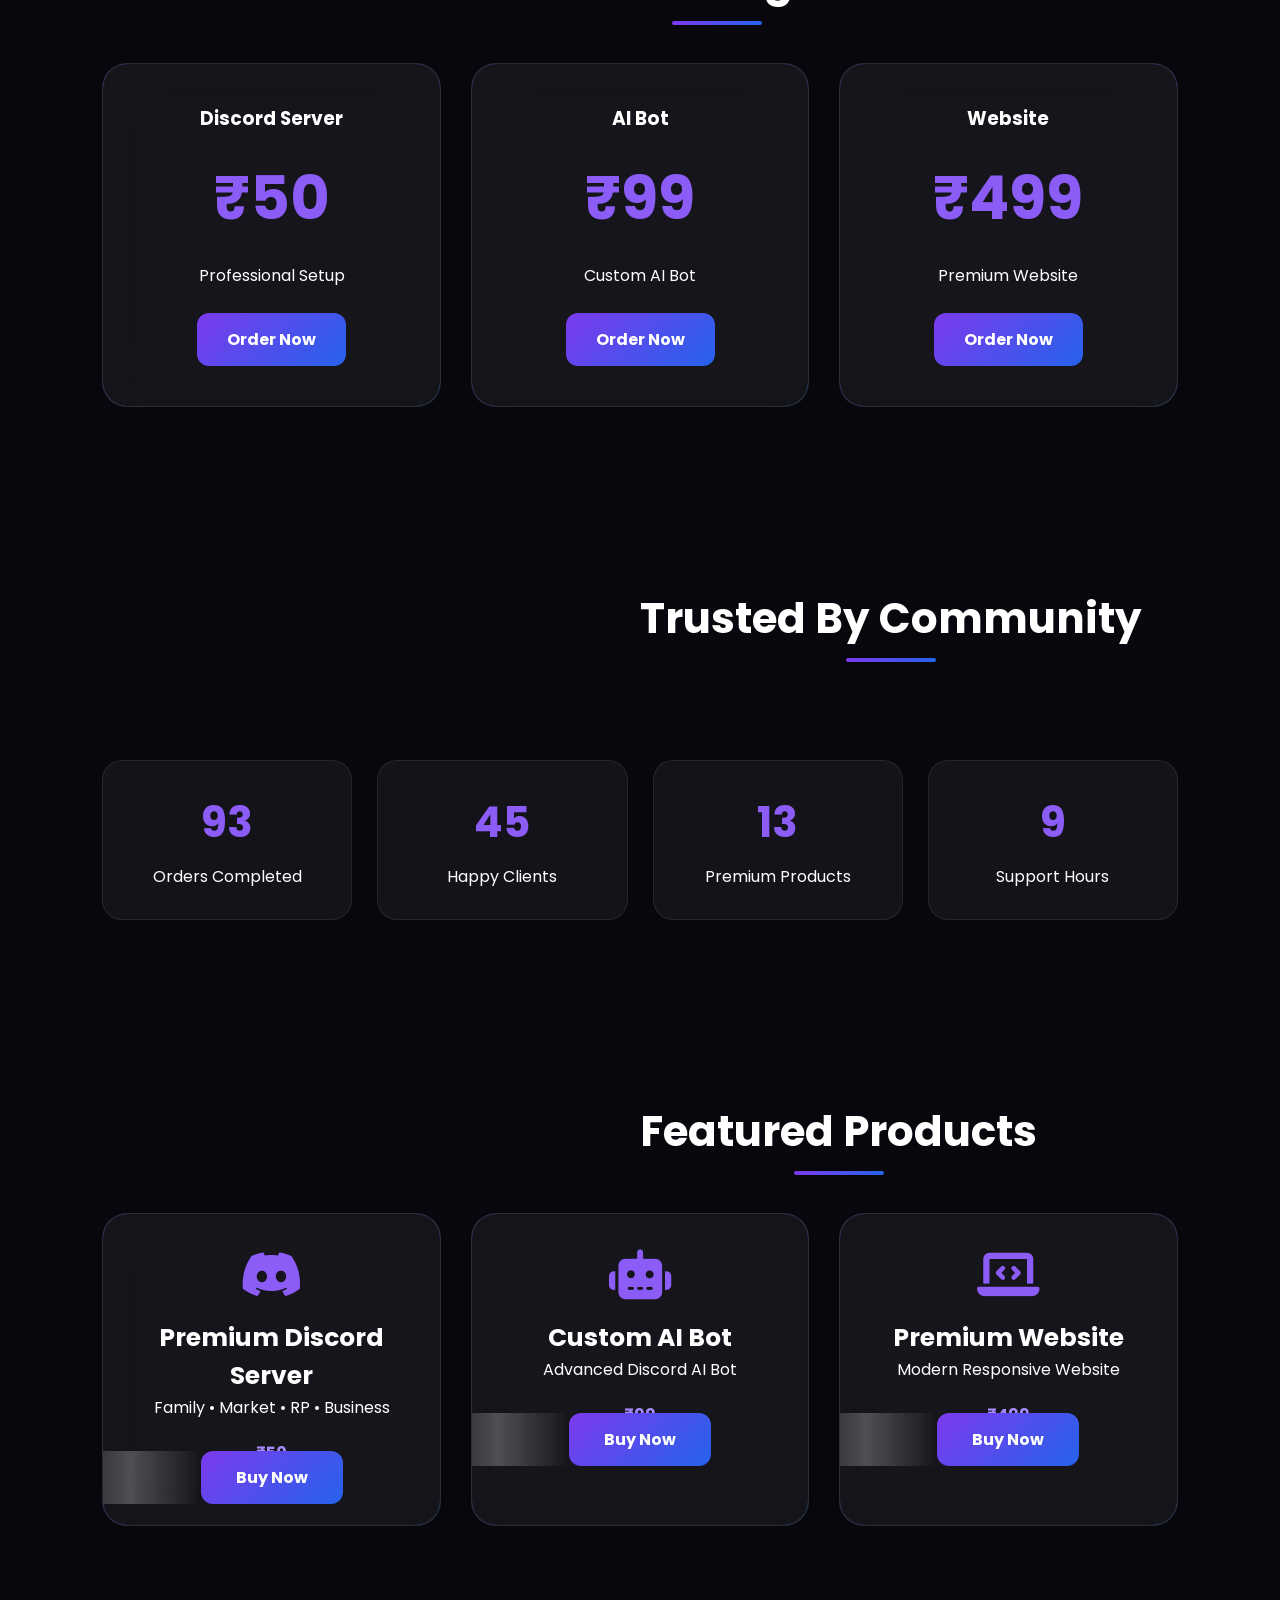
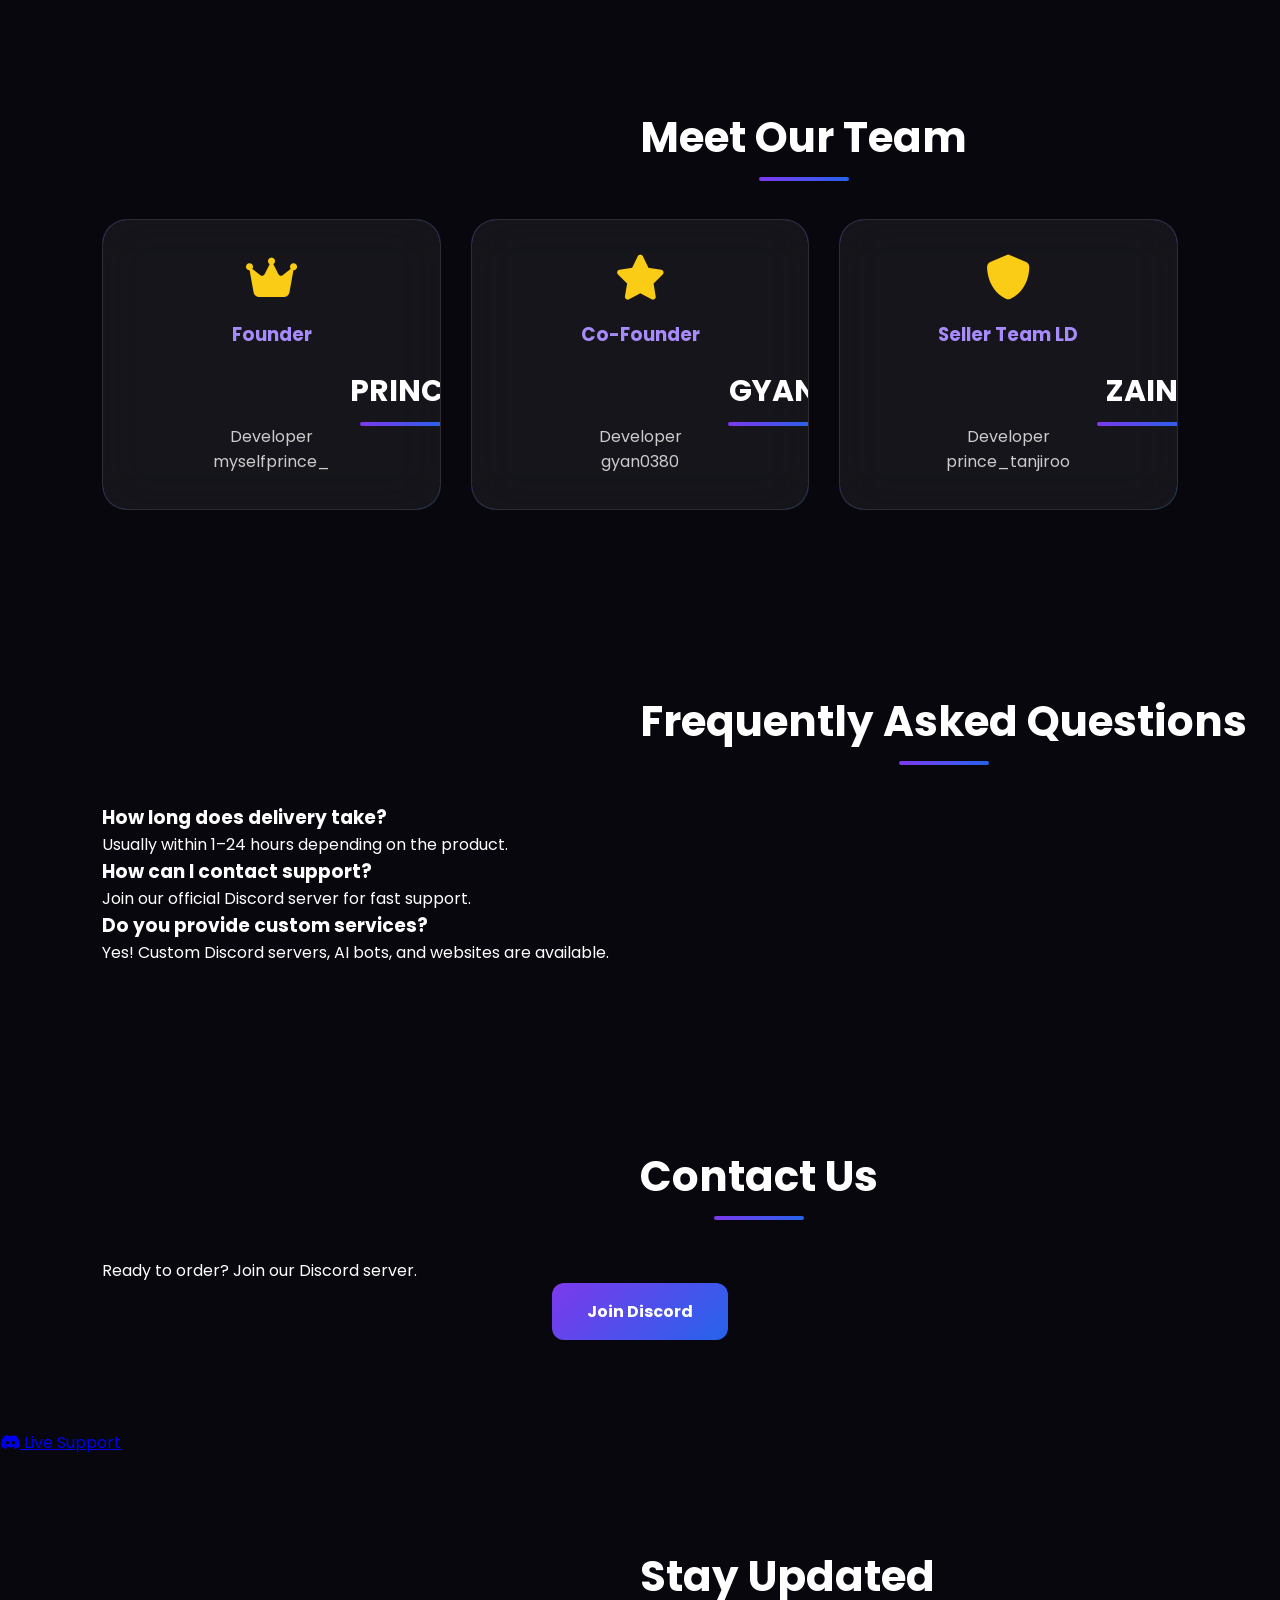
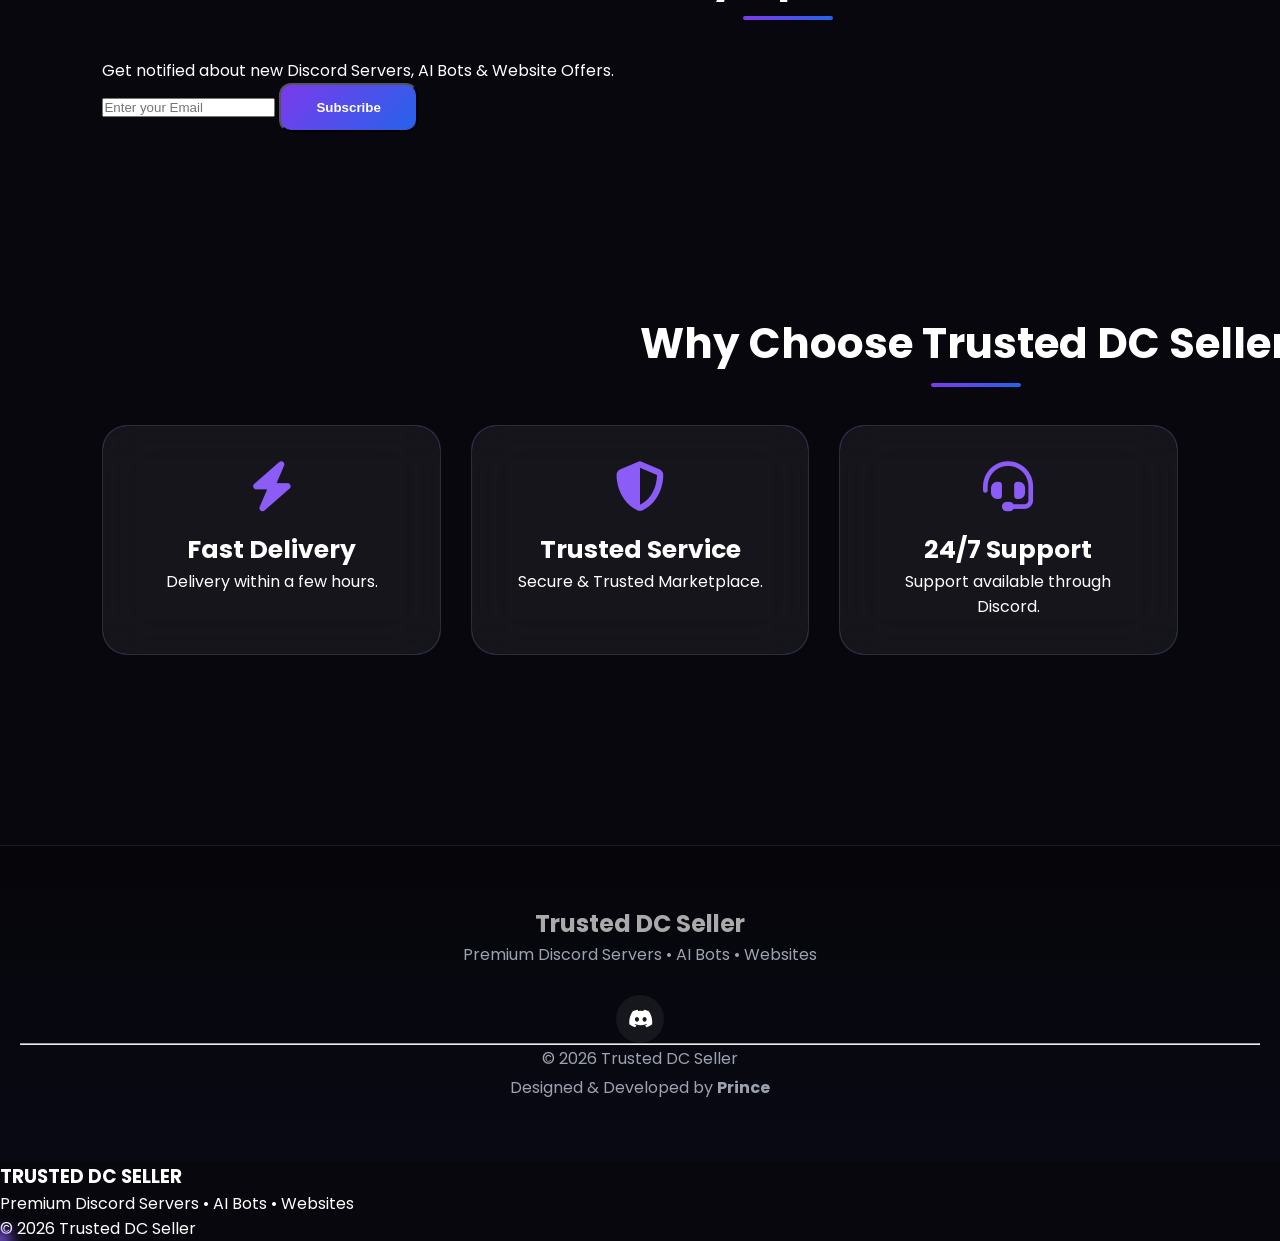
==== commit 8f966831: "Update index.html" ====
--- a/index.html
+++ b/index.html
@@ -491,64 +491,6 @@
 
 
 <!-- =========================
-     ORDER POPUP
-========================== -->
-
-<div id="orderModal" class="modal">
-
-<div class="modal-content">
-
-<span class="close">&times;</span>
-
-<h2>Place Your Order</h2>
-
-<form>
-
-<input
-type="text"
-placeholder="Your Name"
-required>
-
-<input
-type="email"
-placeholder="Your Email"
-required>
-
-<select>
-
-<option>
-Discord Server
-</option>
-
-<option>
-AI Bot
-</option>
-
-<option>
-Website
-</option>
-
-</select>
-
-<textarea
-placeholder="Your Requirements"
-rows="5"></textarea>
-
-<button
-type="submit"
-class="btn1">
-
-Submit Order
-
-</button>
-
-</form>
-
-</div>
-
-</div>
-
-<!-- =========================
      FAQ
 ========================== -->
 
@@ -593,9 +535,6 @@
 </div>
 
 </section>
-
-
-
 
 <!-- CONTACT -->
 
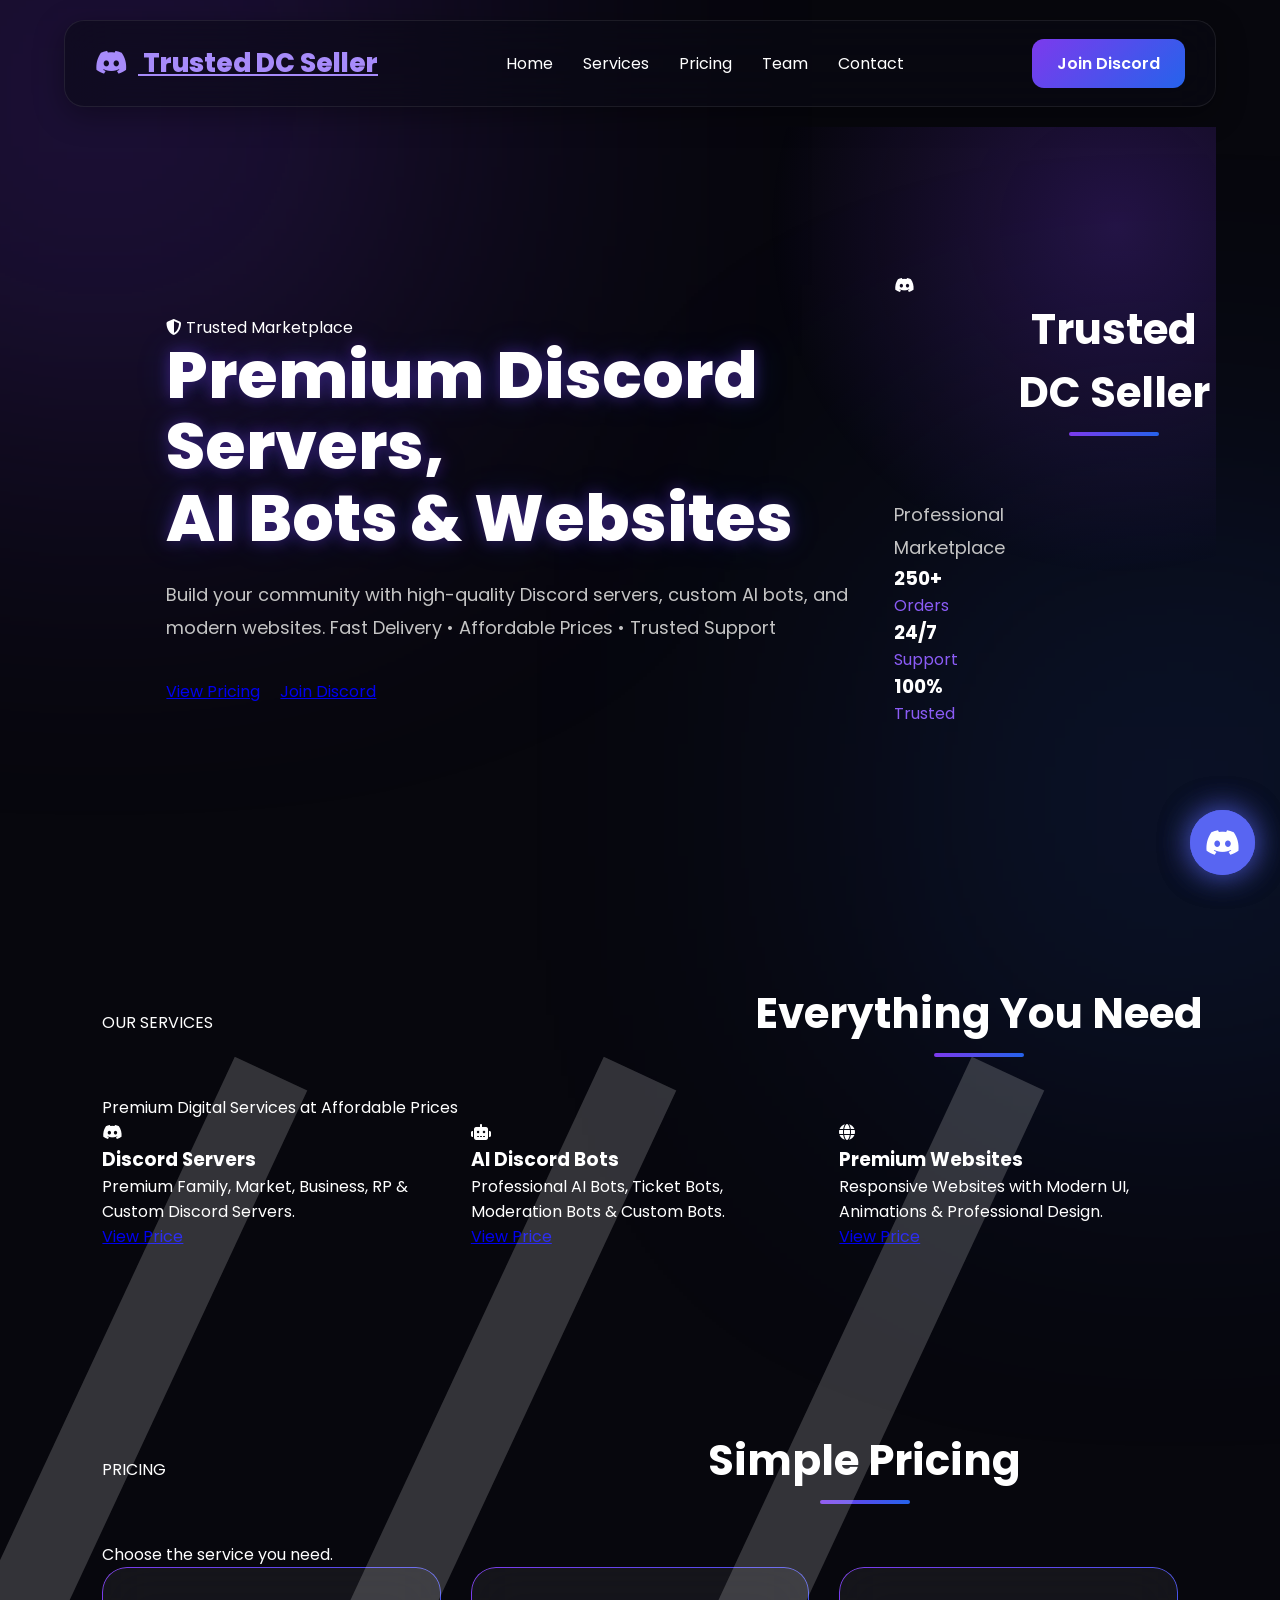
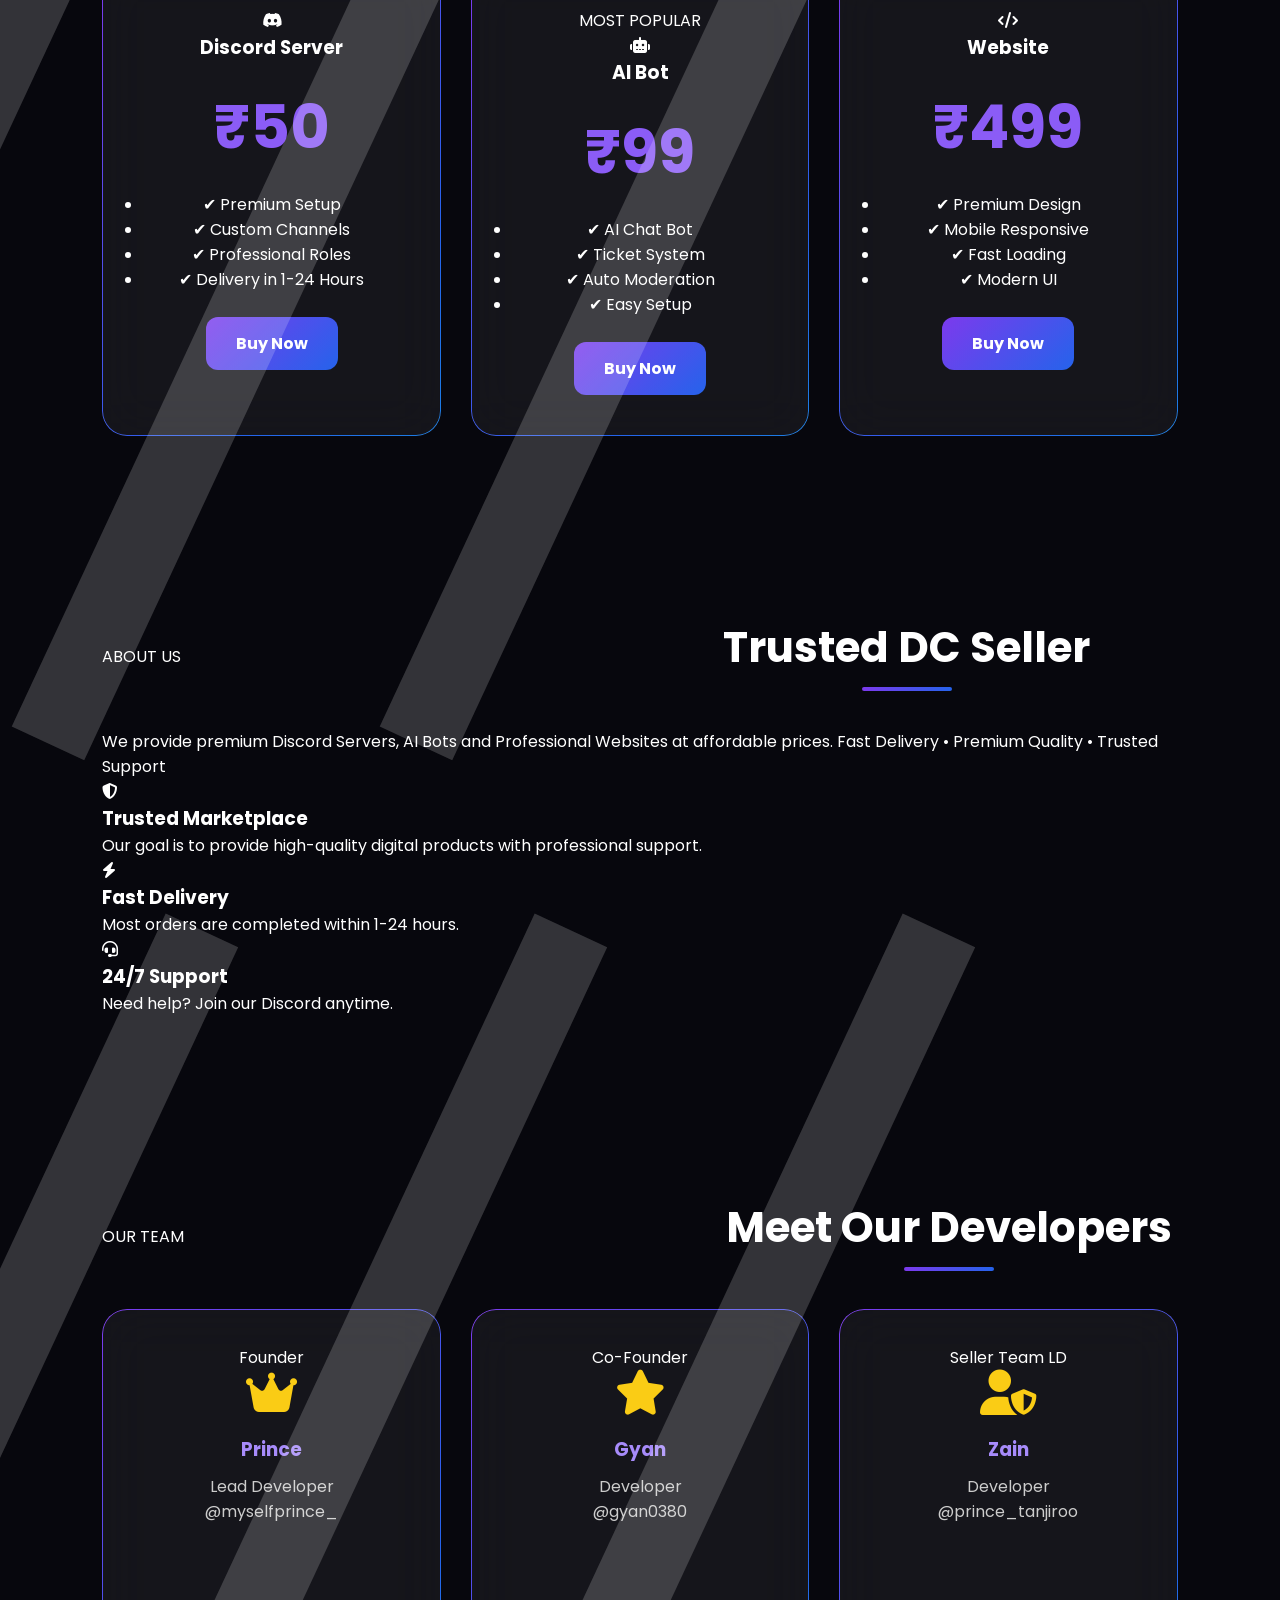
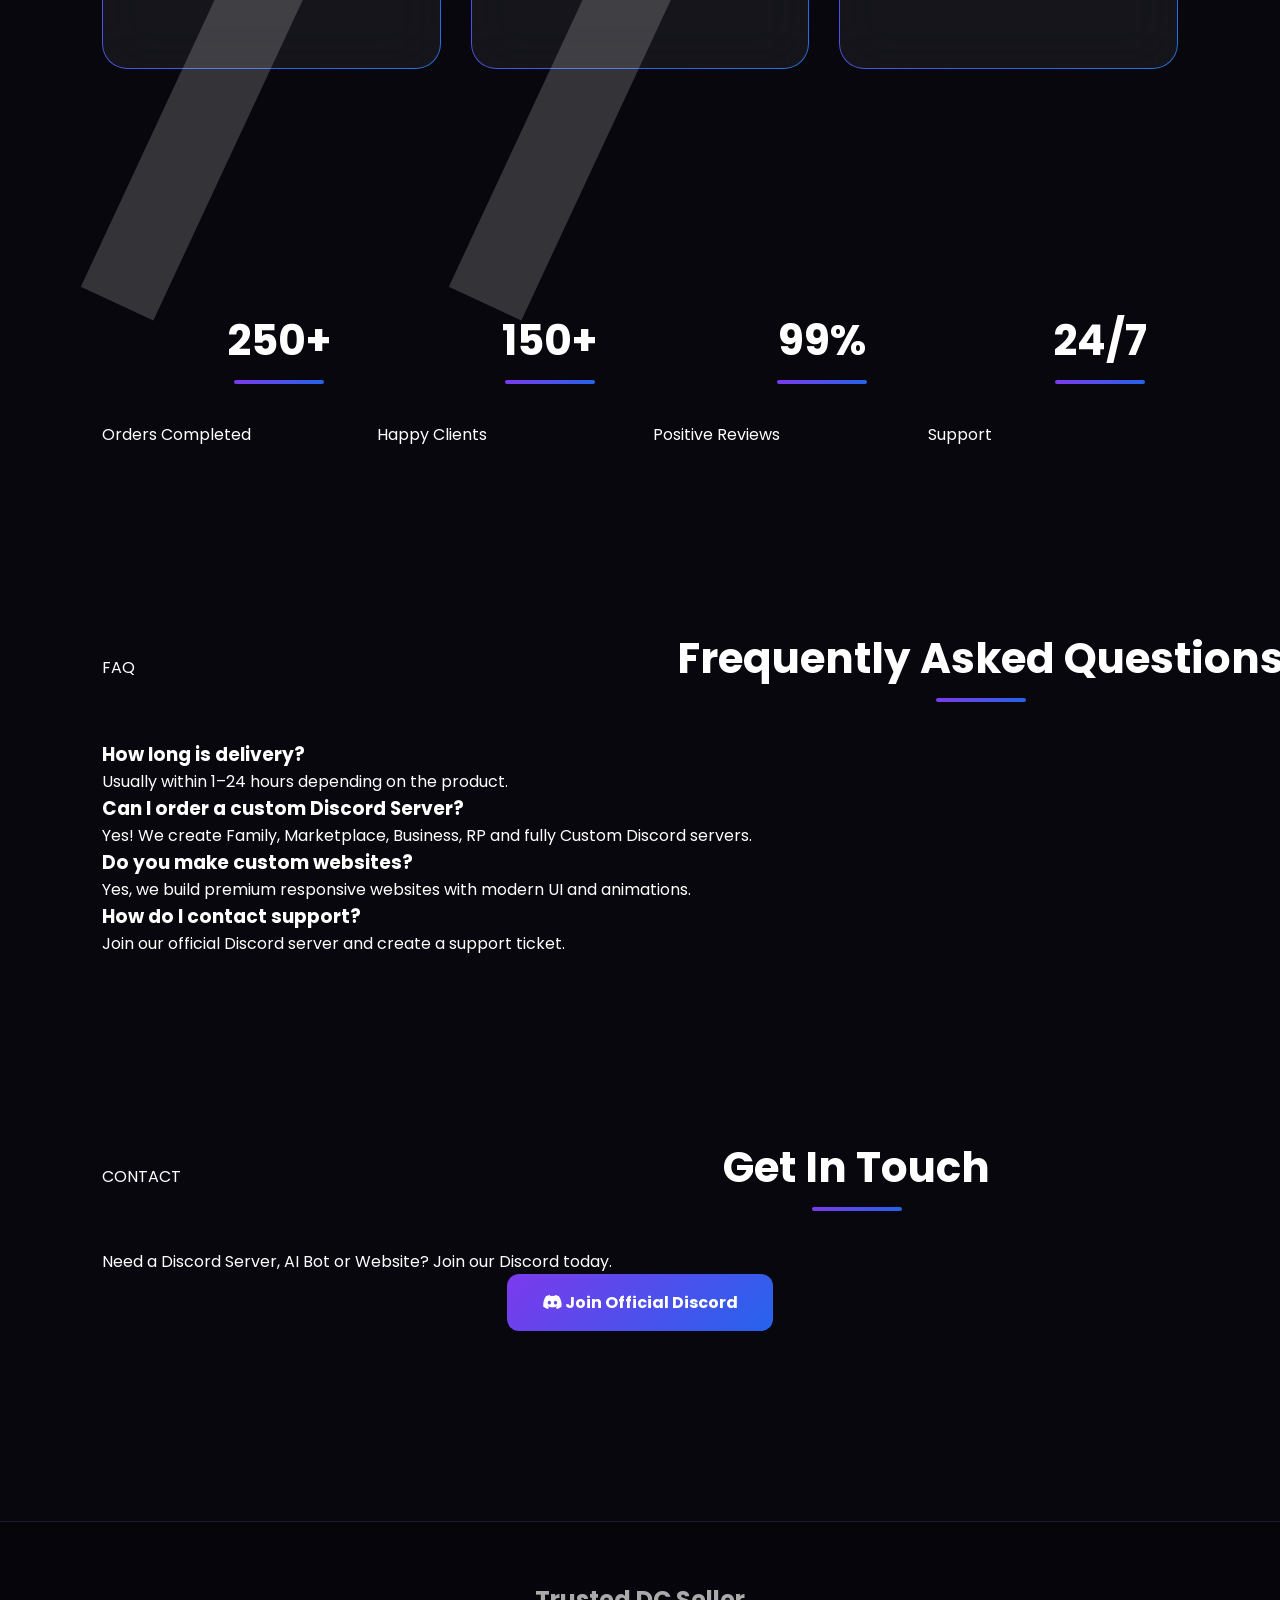
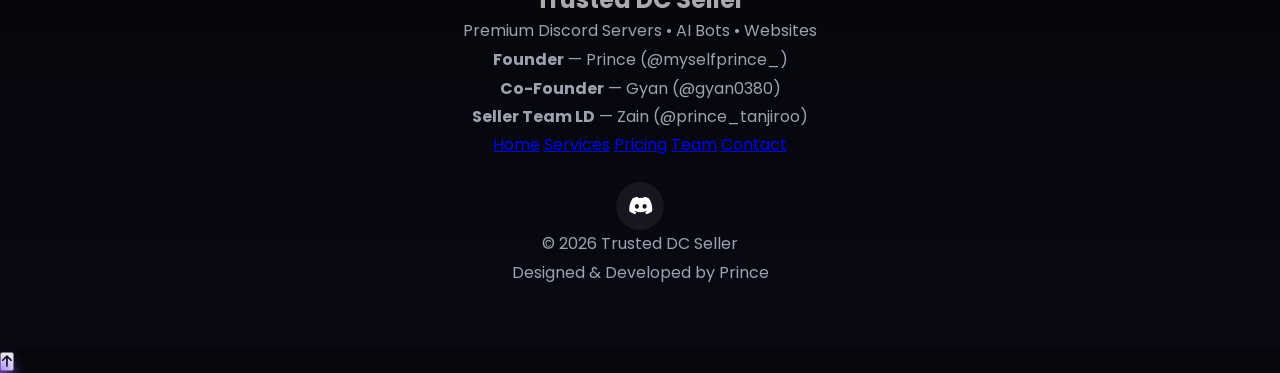
==== commit 876a3ab6: "Update index.html" ====
--- a/index.html
+++ b/index.html
@@ -6,34 +6,45 @@
 <meta charset="UTF-8">
 <meta name="viewport" content="width=device-width, initial-scale=1.0">
 
-<title>Trusted DC Seller | Discord Servers, AI Bots & Websites</title>
-
-<meta name="description" content="Trusted DC Seller - Premium Discord Servers, AI Bots and Websites at affordable prices.">
+<title>Trusted DC Seller | Premium Discord Servers</title>
+
+<meta name="description"
+content="Buy Premium Discord Servers, AI Bots & Websites at affordable prices.">
 
 <link rel="stylesheet" href="style.css">
+
+<link rel="preconnect" href="https://fonts.googleapis.com">
+<link rel="preconnect" href="https://fonts.gstatic.com" crossorigin>
+
+<link href="https://fonts.googleapis.com/css2?family=Poppins:wght@300;400;500;600;700;800&display=swap" rel="stylesheet">
 
 <link rel="stylesheet"
 href="https://cdnjs.cloudflare.com/ajax/libs/font-awesome/6.7.0/css/all.min.css">
 
 </head>
 
-
 <body>
 
-
-<!-- NAVBAR -->
+<!-- Background -->
+
+<div class="bg-blur bg1"></div>
+<div class="bg-blur bg2"></div>
+
+<!-- Navbar -->
 
 <header>
 
 <nav class="navbar">
 
-<div class="logo">
+<a href="#" class="logo">
+
 <i class="fa-brands fa-discord"></i>
-Trusted DC Seller
-</div>
-
-
-<ul>
+
+<span>Trusted DC Seller</span>
+
+</a>
+
+<ul class="nav-links">
 
 <li><a href="#home">Home</a></li>
 
@@ -46,347 +57,725 @@
 <li><a href="#contact">Contact</a></li>
 
 </ul>
-
-
-<a href="https://discord.gg/3xh2aJM4d"
-class="discord-btn"
-target="_blank">
-
-Join Discord
-
-</a>
-
-
-</nav>
-
-</header>
-
-
-
-<!-- HERO -->
-
-
-<section class="hero" id="home">
-
-
-<div class="hero-content">
-
-
-<h1>
-
-Premium Discord Servers,
-<br>
-
-<span>AI Bots & Websites</span>
-
-</h1>
-
-
-<p>
-
-Build your community with professional Discord
-servers, custom AI bots and modern websites.
-
-Fast Delivery • Trusted Service • Affordable Prices
-
-</p>
-
-
-<div class="hero-buttons">
-
-
-<a href="#pricing" class="btn1">
-
-Buy Now
-
-</a>
-
 
 <a href="https://discord.gg/3xh2aJM4d"
 target="_blank"
-class="btn2">
-
-Discord
-
-</a>
-
-
-</div>
-
-
-</div>
-
+class="discord-btn">
+
+Join Discord
+
+</a>
+
+</nav>
+
+</header>
+
+<!-- Hero -->
+
+<section class="hero" id="home">
+
+<div class="hero-left">
+
+<div class="hero-tag">
+
+<i class="fa-solid fa-shield-halved"></i>
+
+Trusted Marketplace
+
+</div>
+
+<h1>
+
+Premium Discord Servers,<br>
+
+AI Bots & Websites
+
+</h1>
+
+<p>
+
+Build your community with high-quality Discord servers,
+custom AI bots, and modern websites.
+
+Fast Delivery • Affordable Prices • Trusted Support
+
+</p>
+
+<div class="hero-buttons">
+
+<a href="#pricing" class="btn-primary">
+
+View Pricing
+
+</a>
+
+<a href="https://discord.gg/3xh2aJM4d"
+
+target="_blank"
+
+class="btn-secondary">
+
+Join Discord
+
+</a>
+
+</div>
+
+</div>
+
+<div class="hero-right">
+
+<div class="hero-card">
+
+<i class="fa-brands fa-discord"></i>
+
+<h2>Trusted DC Seller</h2>
+
+<p>
+
+Professional Marketplace
+
+</p>
+
+<div class="hero-stats">
+
+<div>
+
+<h3>250+</h3>
+
+<span>Orders</span>
+
+</div>
+
+<div>
+
+<h3>24/7</h3>
+
+<span>Support</span>
+
+</div>
+
+<div>
+
+<h3>100%</h3>
+
+<span>Trusted</span>
+
+</div>
+
+</div>
+
+</div>
+
+</div>
 
 </section>
-
-
-
-
-
-<!-- SERVICES -->
-
-
-<section id="services">
-
-
-<h2>Our Services</h2>
-
+<!-- ===================================
+        SERVICES
+=================================== -->
+
+<section class="services" id="services">
+
+<div class="section-title">
+
+<span>OUR SERVICES</span>
+
+<h2>Everything You Need</h2>
+
+<p>
+Premium Digital Services at Affordable Prices
+</p>
+
+</div>
 
 <div class="service-grid">
 
-
-
-<div class="card">
+<div class="service-card">
+
+<div class="service-icon">
 
 <i class="fa-brands fa-discord"></i>
 
+</div>
+
 <h3>Discord Servers</h3>
 
 <p>
 
-Premium Family, Market, RP and Custom Servers.
-
-</p>
-
-<h4>Starting ₹50</h4>
-
-</div>
-
-
-
-<div class="card">
+Premium Family, Market,
+Business, RP & Custom
+Discord Servers.
+
+</p>
+
+<a href="#pricing">
+
+View Price
+
+</a>
+
+</div>
+
+<div class="service-card">
+
+<div class="service-icon">
 
 <i class="fa-solid fa-robot"></i>
 
-<h3>AI Bots</h3>
-
-<p>
-
-Custom AI Discord Bots with advanced features.
-
-</p>
-
-<h4>Starting ₹99</h4>
-
-</div>
-
-
-
-
-<div class="card">
+</div>
+
+<h3>AI Discord Bots</h3>
+
+<p>
+
+Professional AI Bots,
+Ticket Bots,
+Moderation Bots &
+Custom Bots.
+
+</p>
+
+<a href="#pricing">
+
+View Price
+
+</a>
+
+</div>
+
+<div class="service-card">
+
+<div class="service-icon">
 
 <i class="fa-solid fa-globe"></i>
 
-<h3>Websites</h3>
-
-<p>
-
-Modern responsive websites for your business.
-
-</p>
-
-<h4>Starting ₹499</h4>
-
-</div>
-
-
-
-</div>
-
+</div>
+
+<h3>Premium Websites</h3>
+
+<p>
+
+Responsive Websites
+with Modern UI,
+Animations &
+Professional Design.
+
+</p>
+
+<a href="#pricing">
+
+View Price
+
+</a>
+
+</div>
+
+</div>
 
 </section>
 
 
-
-
-
-<!-- PRICING -->
-
-
-<section id="pricing">
-
-
-<h2>Pricing</h2>
-
+<!-- ===================================
+        PRICING
+=================================== -->
+
+<section class="pricing" id="pricing">
+
+<div class="section-title">
+
+<span>PRICING</span>
+
+<h2>Simple Pricing</h2>
+
+<p>
+
+Choose the service you need.
+
+</p>
+
+</div>
 
 <div class="pricing-grid">
 
 
+<!-- Discord -->
 
 <div class="price-card">
 
+<div class="price-icon">
+
+<i class="fa-brands fa-discord"></i>
+
+</div>
+
 <h3>Discord Server</h3>
 
-<h1>₹50</h1>
-
-<p>Professional Setup</p>
-
-<a href="https://discord.gg/3xh2aJM4d">
-
-Order Now
-
-</a>
-
-</div>
-
-
-
-
-<div class="price-card popular">
-
+<h1>
+
+₹50
+
+</h1>
+
+<ul>
+
+<li>
+
+✔ Premium Setup
+
+</li>
+
+<li>
+
+✔ Custom Channels
+
+</li>
+
+<li>
+
+✔ Professional Roles
+
+</li>
+
+<li>
+
+✔ Delivery in 1-24 Hours
+
+</li>
+
+</ul>
+
+<a href="https://discord.gg/3xh2aJM4d"
+
+target="_blank"
+
+class="buy-btn">
+
+Buy Now
+
+</a>
+
+</div>
+
+
+
+<!-- AI BOT -->
+
+<div class="price-card featured">
+
+<div class="popular">
+
+MOST POPULAR
+
+</div>
+
+<div class="price-icon">
+
+<i class="fa-solid fa-robot"></i>
+
+</div>
 
 <h3>AI Bot</h3>
 
-<h1>₹99</h1>
-
-<p>Custom AI Bot</p>
-
-<a href="https://discord.gg/3xh2aJM4d">
-
-Order Now
-
-</a>
-
-
-</div>
-
-
-
-
+<h1>
+
+₹99
+
+</h1>
+
+<ul>
+
+<li>
+
+✔ AI Chat Bot
+
+</li>
+
+<li>
+
+✔ Ticket System
+
+</li>
+
+<li>
+
+✔ Auto Moderation
+
+</li>
+
+<li>
+
+✔ Easy Setup
+
+</li>
+
+</ul>
+
+<a href="https://discord.gg/3xh2aJM4d"
+
+target="_blank"
+
+class="buy-btn">
+
+Buy Now
+
+</a>
+
+</div>
+
+
+
+<!-- WEBSITE -->
 
 <div class="price-card">
 
+<div class="price-icon">
+
+<i class="fa-solid fa-code"></i>
+
+</div>
+
 <h3>Website</h3>
 
-<h1>₹499</h1>
-
-<p>Premium Website</p>
-
-<a href="https://discord.gg/3xh2aJM4d">
-
-Order Now
-
-</a>
-
-
-</div>
-
-
-
-</div>
-
+<h1>
+
+₹499
+
+</h1>
+
+<ul>
+
+<li>
+
+✔ Premium Design
+
+</li>
+
+<li>
+
+✔ Mobile Responsive
+
+</li>
+
+<li>
+
+✔ Fast Loading
+
+</li>
+
+<li>
+
+✔ Modern UI
+
+</li>
+
+</ul>
+
+<a href="https://discord.gg/3xh2aJM4d"
+
+target="_blank"
+
+class="buy-btn">
+
+Buy Now
+
+</a>
+
+</div>
+
+</div>
 
 </section>
-
-<!-- =========================
-     LIVE STATS
-========================== -->
-
-<section id="stats">
-
-<h2>Trusted By Community</h2>
-
-<div class="stats">
-
-<div class="stat-card">
-<h3 class="counter" data-target="250">0</h3>
+<!-- ===================================
+        ABOUT
+=================================== -->
+
+<section class="about" id="about">
+
+<div class="section-title">
+
+<span>ABOUT US</span>
+
+<h2>Trusted DC Seller</h2>
+
+<p>
+
+We provide premium Discord Servers, AI Bots and
+Professional Websites at affordable prices.
+
+Fast Delivery • Premium Quality • Trusted Support
+
+</p>
+
+</div>
+
+<div class="about-box">
+
+<div class="about-card">
+
+<i class="fa-solid fa-shield-halved"></i>
+
+<h3>Trusted Marketplace</h3>
+
+<p>
+
+Our goal is to provide high-quality digital products
+with professional support.
+
+</p>
+
+</div>
+
+<div class="about-card">
+
+<i class="fa-solid fa-bolt"></i>
+
+<h3>Fast Delivery</h3>
+
+<p>
+
+Most orders are completed within
+1-24 hours.
+
+</p>
+
+</div>
+
+<div class="about-card">
+
+<i class="fa-solid fa-headset"></i>
+
+<h3>24/7 Support</h3>
+
+<p>
+
+Need help?
+Join our Discord anytime.
+
+</p>
+
+</div>
+
+</div>
+
+</section>
+
+
+
+<!-- ===================================
+        TEAM
+=================================== -->
+
+<section id="team" class="team">
+
+<div class="section-title">
+
+<span>OUR TEAM</span>
+
+<h2>Meet Our Developers</h2>
+
+</div>
+
+<div class="team-grid">
+
+
+<!-- Founder -->
+
+<div class="team-card">
+
+<div class="team-role founder">
+
+Founder
+
+</div>
+
+<div class="team-icon">
+
+<i class="fa-solid fa-crown"></i>
+
+</div>
+
+<h3>Prince</h3>
+
+<p class="position">
+
+Lead Developer
+
+</p>
+
+<p>
+
+@myselfprince_
+
+</p>
+
+</div>
+
+
+
+<!-- Co Founder -->
+
+<div class="team-card">
+
+<div class="team-role cofounder">
+
+Co-Founder
+
+</div>
+
+<div class="team-icon">
+
+<i class="fa-solid fa-star"></i>
+
+</div>
+
+<h3>Gyan</h3>
+
+<p class="position">
+
+Developer
+
+</p>
+
+<p>
+
+@gyan0380
+
+</p>
+
+</div>
+
+
+
+<!-- Seller Team -->
+
+<div class="team-card">
+
+<div class="team-role seller">
+
+Seller Team LD
+
+</div>
+
+<div class="team-icon">
+
+<i class="fa-solid fa-user-shield"></i>
+
+</div>
+
+<h3>Zain</h3>
+
+<p class="position">
+
+Developer
+
+</p>
+
+<p>
+
+@prince_tanjiroo
+
+</p>
+
+</div>
+
+</div>
+
+</section>
+
+
+
+<!-- ===================================
+        LIVE STATS
+=================================== -->
+
+<section class="stats">
+
+<div class="stat-box">
+
+<h2>250+</h2>
+
 <p>Orders Completed</p>
-</div>
-
-<div class="stat-card">
-<h3 class="counter" data-target="120">0</h3>
+
+</div>
+
+<div class="stat-box">
+
+<h2>150+</h2>
+
 <p>Happy Clients</p>
-</div>
-
-<div class="stat-card">
-<h3 class="counter" data-target="35">0</h3>
-<p>Premium Products</p>
-</div>
-
-<div class="stat-card">
-<h3 class="counter" data-target="24">0</h3>
-<p>Support Hours</p>
-</div>
+
+</div>
+
+<div class="stat-box">
+
+<h2>99%</h2>
+
+<p>Positive Reviews</p>
+
+</div>
+
+<div class="stat-box">
+
+<h2>24/7</h2>
+
+<p>Support</p>
 
 </div>
 
 </section>
-
-<!-- =========================
-     FEATURED PRODUCTS
-========================== -->
-
-<section id="products">
-
-<h2>Featured Products</h2>
-
-<div class="service-grid">
-
-<div class="card">
-
-<i class="fa-brands fa-discord"></i>
-
-<h3>Premium Discord Server</h3>
-
-<p>
-Family • Market • RP • Business
-</p>
-
-<h4>₹50</h4>
-
-<a href="https://discord.gg/3xh2aJM4d"
-class="btn1"
-target="_blank">
-
-Buy Now
-
-</a>
-
-</div>
-
-
-<div class="card">
-
-<i class="fa-solid fa-robot"></i>
-
-<h3>Custom AI Bot</h3>
-
-<p>
-Advanced Discord AI Bot
-</p>
-
-<h4>₹99</h4>
-
-<a href="https://discord.gg/3xh2aJM4d"
-class="btn1"
-target="_blank">
-
-Buy Now
-
-</a>
-
-</div>
-
-
-<div class="card">
-
-<i class="fa-solid fa-laptop-code"></i>
-
-<h3>Premium Website</h3>
-
-<p>
-Modern Responsive Website
-</p>
-
-<h4>₹499</h4>
-
-<a href="https://discord.gg/3xh2aJM4d"
-class="btn1"
-target="_blank">
-
-Buy Now
-
-</a>
+<!-- ===================================
+        FAQ
+=================================== -->
+
+<section class="faq" id="faq">
+
+<div class="section-title">
+
+<span>FAQ</span>
+
+<h2>Frequently Asked Questions</h2>
+
+</div>
+
+<div class="faq-container">
+
+<div class="faq-item">
+
+<h3>How long is delivery?</h3>
+
+<p>
+Usually within 1–24 hours depending on the product.
+</p>
+
+</div>
+
+<div class="faq-item">
+
+<h3>Can I order a custom Discord Server?</h3>
+
+<p>
+Yes! We create Family, Marketplace, Business, RP and fully Custom Discord servers.
+</p>
+
+</div>
+
+<div class="faq-item">
+
+<h3>Do you make custom websites?</h3>
+
+<p>
+Yes, we build premium responsive websites with modern UI and animations.
+</p>
+
+</div>
+
+<div class="faq-item">
+
+<h3>How do I contact support?</h3>
+
+<p>
+Join our official Discord server and create a support ticket.
+</p>
 
 </div>
 
@@ -396,342 +785,134 @@
 
 
 
-<!-- TEAM SECTION -->
-
-
-<section id="team">
-
-
-<h2>Meet Our Team</h2>
-
-
-
-<div class="team-grid">
-
-
-
-<div class="team-card">
-
-<i class="fa-solid fa-crown"></i>
-
-<h3>Founder</h3>
-
-<h2>PRINCE</h2>
-
-<p>
-
-Developer
-
-<br>
-
-myselfprince_
-
-</p>
-
-
-</div>
-
-
-
-
-
-<div class="team-card">
-
-<i class="fa-solid fa-star"></i>
-
-<h3>Co-Founder</h3>
-
-<h2>GYAN</h2>
-
-<p>
-
-Developer
-
-<br>
-
-gyan0380
-
-</p>
-
-
-</div>
-
-
-
-
-
-<div class="team-card">
-
-<i class="fa-solid fa-shield"></i>
-
-<h3>Seller Team LD</h3>
-
-<h2>ZAIN</h2>
-
-<p>
-
-Developer
-
-<br>
-
-prince_tanjiroo
-
-</p>
-
-
-</div>
-
-
-
-</div>
-
-
-</section>
-
-
-
-<!-- =========================
-     FAQ
-========================== -->
-
-<section id="faq">
-
-<h2>Frequently Asked Questions</h2>
-
-<div class="faq-item">
-
-<h3>
-How long does delivery take?
-</h3>
-
-<p>
-Usually within 1–24 hours depending on the product.
-</p>
-
-</div>
-
-<div class="faq-item">
-
-<h3>
-How can I contact support?
-</h3>
-
-<p>
-Join our official Discord server for fast support.
-</p>
-
-</div>
-
-<div class="faq-item">
-
-<h3>
-Do you provide custom services?
-</h3>
-
-<p>
-Yes! Custom Discord servers, AI bots, and websites are available.
-</p>
-
-</div>
-
-</section>
-
-<!-- CONTACT -->
-
-
-<section id="contact">
-
-
-<h2>Contact Us</h2>
-
-
-<p>
-
-Ready to order? Join our Discord server.
-
-</p>
-
+<!-- ===================================
+        CONTACT
+=================================== -->
+
+<section class="contact" id="contact">
+
+<div class="section-title">
+
+<span>CONTACT</span>
+
+<h2>Get In Touch</h2>
+
+<p>
+
+Need a Discord Server, AI Bot or Website?
+Join our Discord today.
+
+</p>
+
+</div>
+
+<div class="contact-box">
 
 <a href="https://discord.gg/3xh2aJM4d"
 target="_blank"
 class="contact-btn">
 
-Join Discord
-
-</a>
-
+<i class="fa-brands fa-discord"></i>
+
+Join Official Discord
+
+</a>
+
+</div>
 
 </section>
 
-<!-- ==========================================
-     TRUSTED DC SELLER - V5 PART 3
-========================================== -->
-
-<!-- LIVE CHAT BUTTON -->
+
+
+<!-- ===================================
+        FOOTER
+=================================== -->
+
+<footer>
+
+<div class="footer-content">
+
+<h2>Trusted DC Seller</h2>
+
+<p>
+
+Premium Discord Servers • AI Bots • Websites
+
+</p>
+
+<div class="footer-team">
+
+<p><strong>Founder</strong> — Prince (@myselfprince_)</p>
+
+<p><strong>Co-Founder</strong> — Gyan (@gyan0380)</p>
+
+<p><strong>Seller Team LD</strong> — Zain (@prince_tanjiroo)</p>
+
+</div>
+
+<div class="footer-links">
+
+<a href="#home">Home</a>
+
+<a href="#services">Services</a>
+
+<a href="#pricing">Pricing</a>
+
+<a href="#team">Team</a>
+
+<a href="#contact">Contact</a>
+
+</div>
+
+<div class="footer-social">
+
+<a href="https://discord.gg/3xh2aJM4d" target="_blank">
+
+<i class="fa-brands fa-discord"></i>
+
+</a>
+
+</div>
+
+<p class="copyright">
+
+© 2026 Trusted DC Seller
+
+<br>
+
+Designed & Developed by Prince
+
+</p>
+
+</div>
+
+</footer>
+
+
+
+<!-- Floating Discord Button -->
 
 <a href="https://discord.gg/3xh2aJM4d"
 target="_blank"
-class="live-chat">
+class="floating-discord">
 
 <i class="fa-brands fa-discord"></i>
 
-Live Support
-
-</a>
-
-
-<!-- NEWSLETTER -->
-
-<section id="newsletter">
-
-<h2>Stay Updated</h2>
-
-<p>
-
-Get notified about new Discord Servers,
-AI Bots & Website Offers.
-
-</p>
-
-<form class="newsletter-form">
-
-<input
-type="email"
-placeholder="Enter your Email"
-required>
-
-<button class="btn1">
-
-Subscribe
+</a>
+
+
+
+<!-- Back To Top -->
+
+<button id="topBtn">
+
+<i class="fa-solid fa-arrow-up"></i>
 
 </button>
 
-</form>
-
-</section>
-
-
-<!-- WHY CHOOSE US -->
-
-<section id="why">
-
-<h2>Why Choose Trusted DC Seller?</h2>
-
-<div class="service-grid">
-
-<div class="card">
-
-<i class="fa-solid fa-bolt"></i>
-
-<h3>Fast Delivery</h3>
-
-<p>
-
-Delivery within a few hours.
-
-</p>
-
-</div>
-
-<div class="card">
-
-<i class="fa-solid fa-shield-halved"></i>
-
-<h3>Trusted Service</h3>
-
-<p>
-
-Secure & Trusted Marketplace.
-
-</p>
-
-</div>
-
-<div class="card">
-
-<i class="fa-solid fa-headset"></i>
-
-<h3>24/7 Support</h3>
-
-<p>
-
-Support available through Discord.
-
-</p>
-
-</div>
-
-</div>
-
-</section>
-
-
-<!-- FINAL FOOTER -->
-
-<footer>
-
-<h2>Trusted DC Seller</h2>
-
-<p>
-
-Premium Discord Servers • AI Bots • Websites
-
-</p>
-
-<div class="footer-social">
-
-<a href="https://discord.gg/3xh2aJM4d" target="_blank">
-
-<i class="fa-brands fa-discord"></i>
-
-</a>
-
-</div>
-
-<hr>
-
-<p>
-
-© 2026 Trusted DC Seller
-
-<br>
-
-Designed & Developed by
-
-<strong>Prince</strong>
-
-</p>
-
-</footer>
-
-<h3>
-
-TRUSTED DC SELLER
-
-</h3>
-
-
-<p>
-
-Premium Discord Servers • AI Bots • Websites
-
-</p>
-
-
-<p>
-
-© 2026 Trusted DC Seller
-
-</p>
-
-
-</footer>
-
 
 
 <script src="script.js"></script>
 
-
 </body>
-
 </html>
--- a/style.css
+++ b/style.css
@@ -517,7 +517,8 @@
 
 
 .team-card{
-
+min-height:360px;
+padding:40px 30px;
 
 background:
 
@@ -1042,7 +1043,6 @@
 .team-card,
 .price-card{
 
-overflow:hidden;
 position:relative;
 
 }
